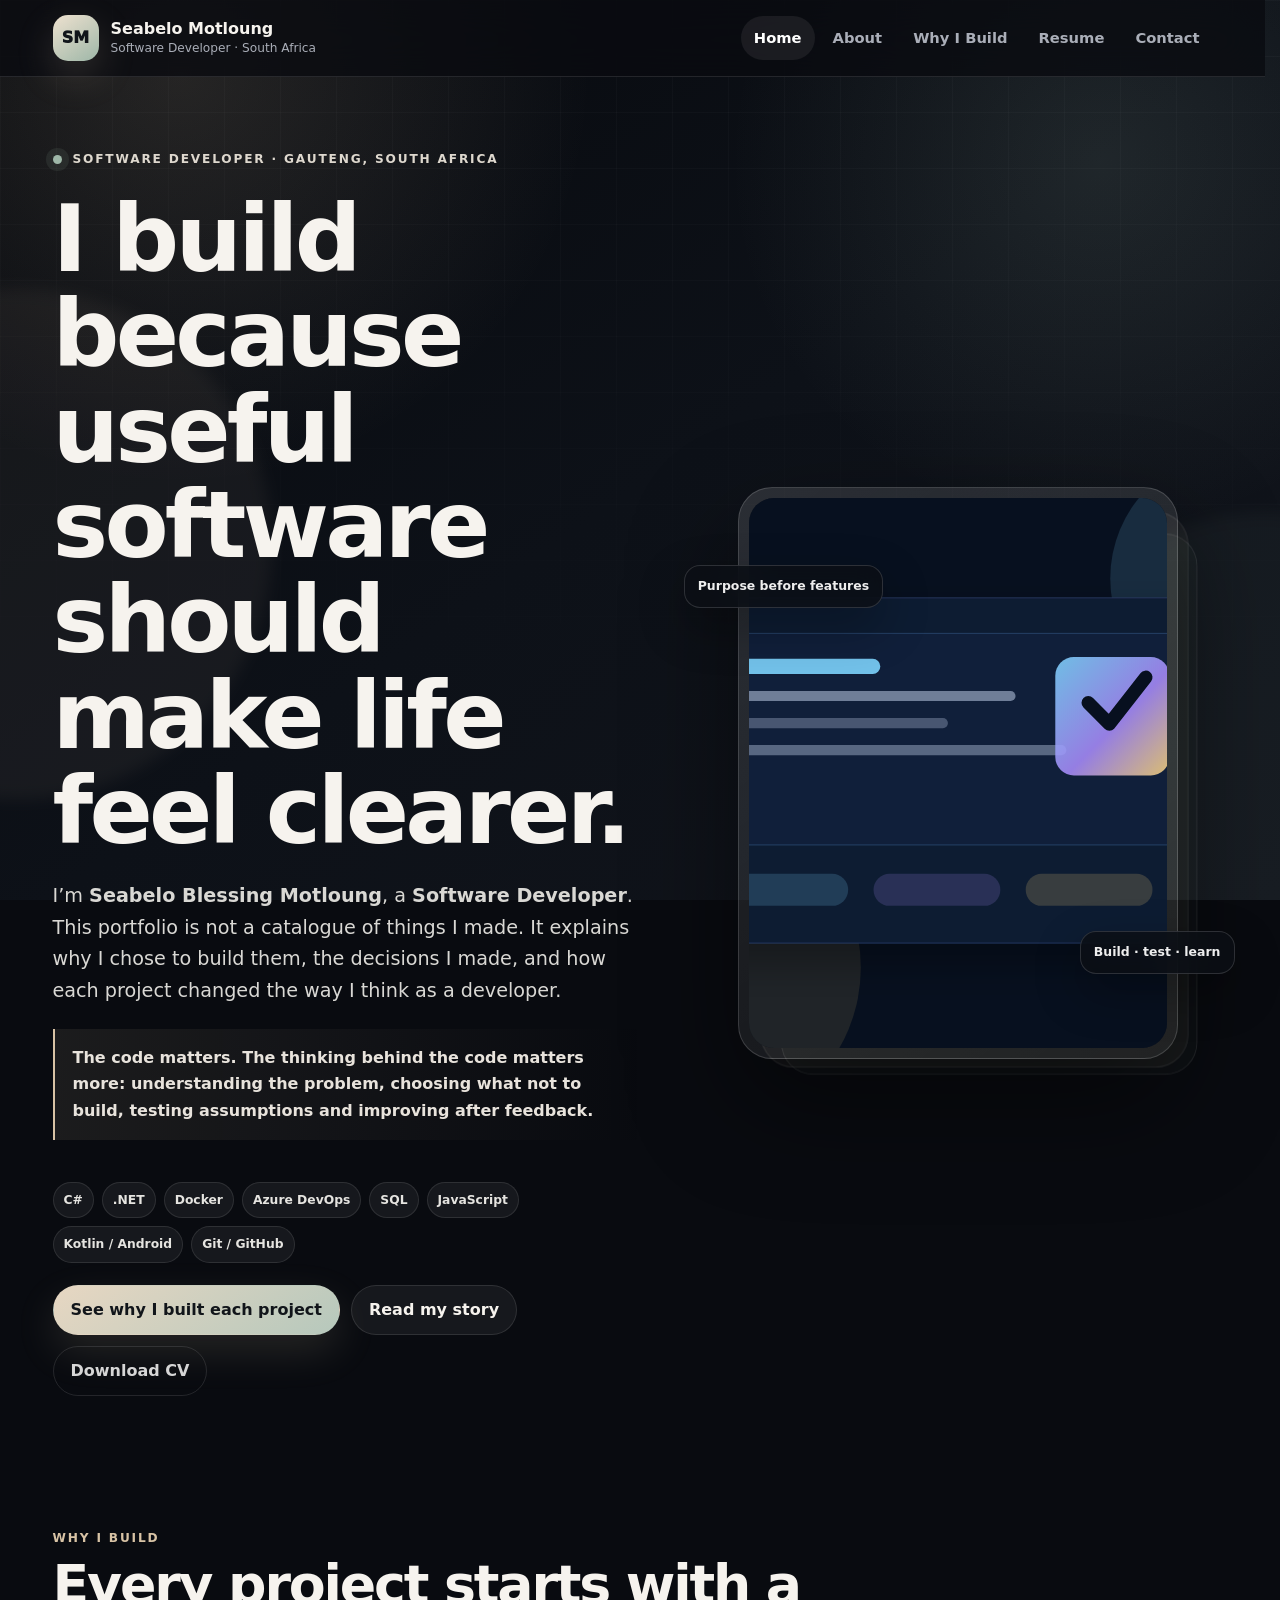
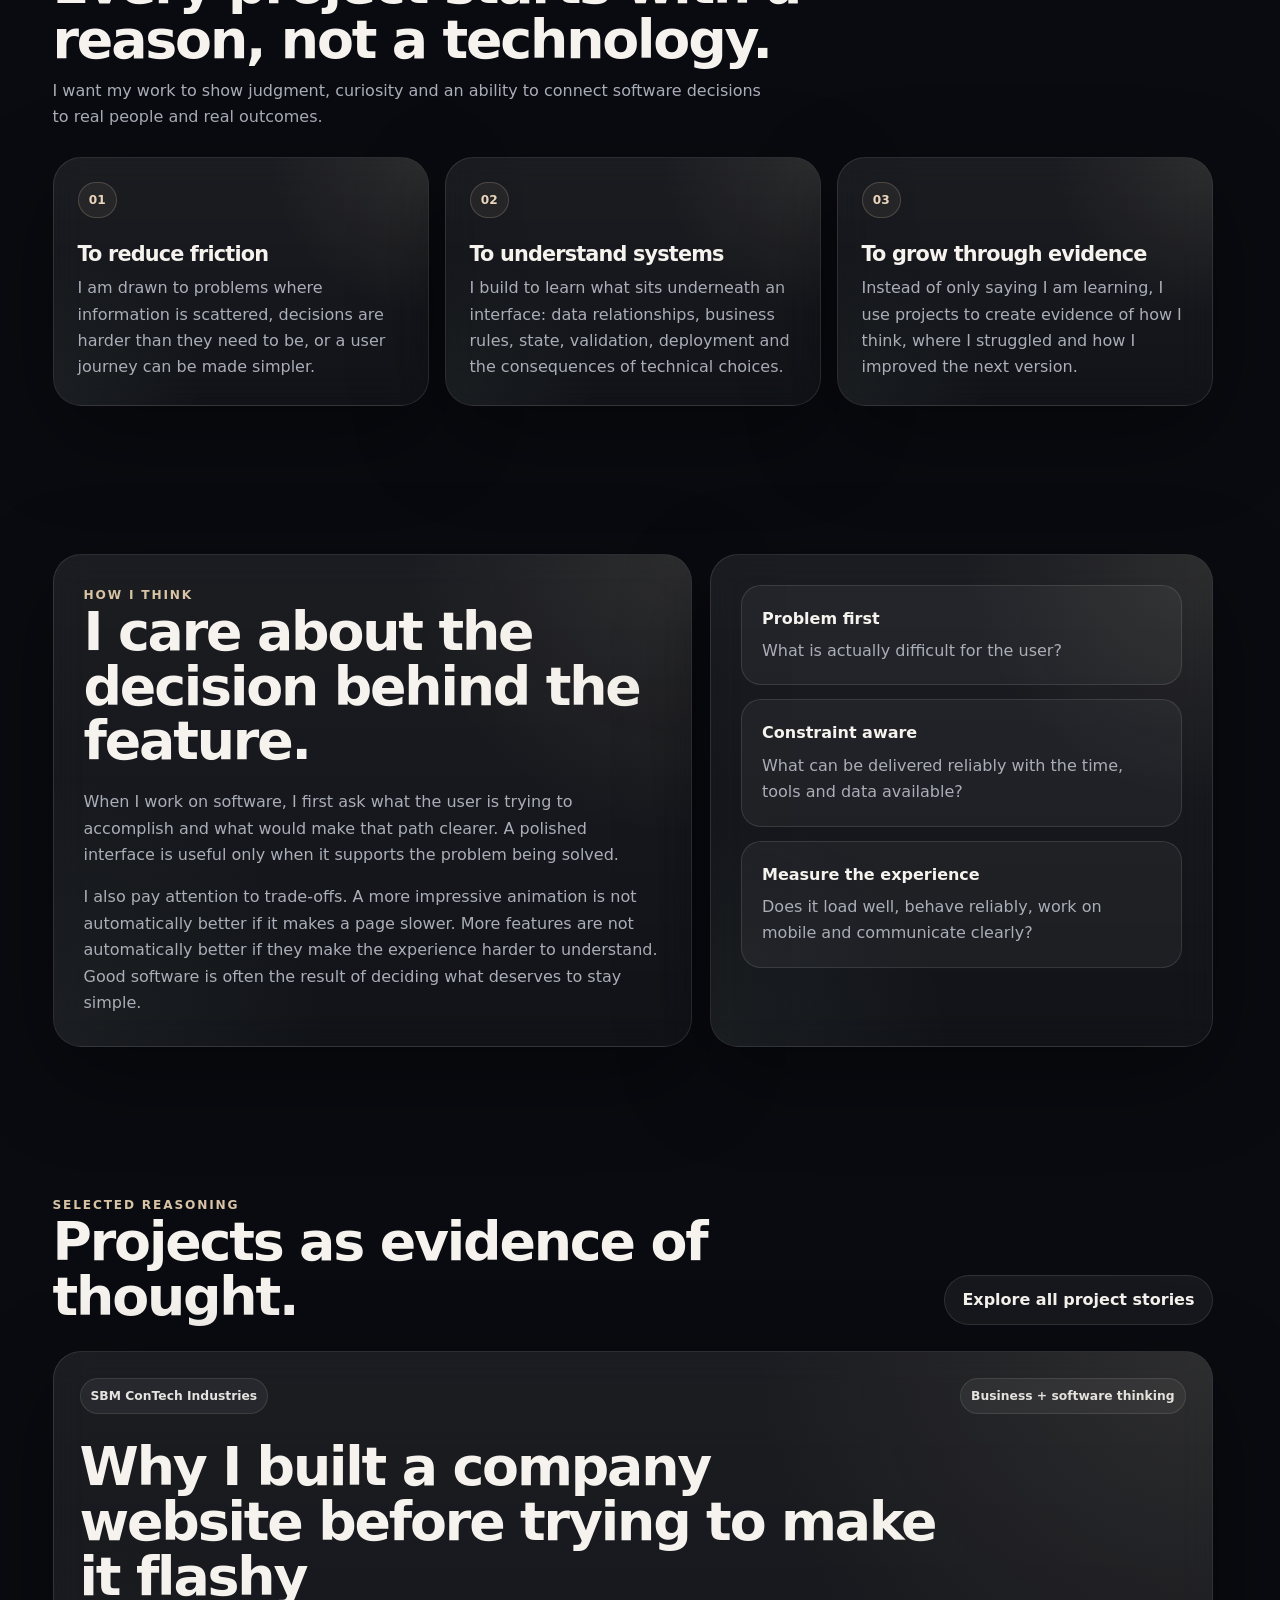
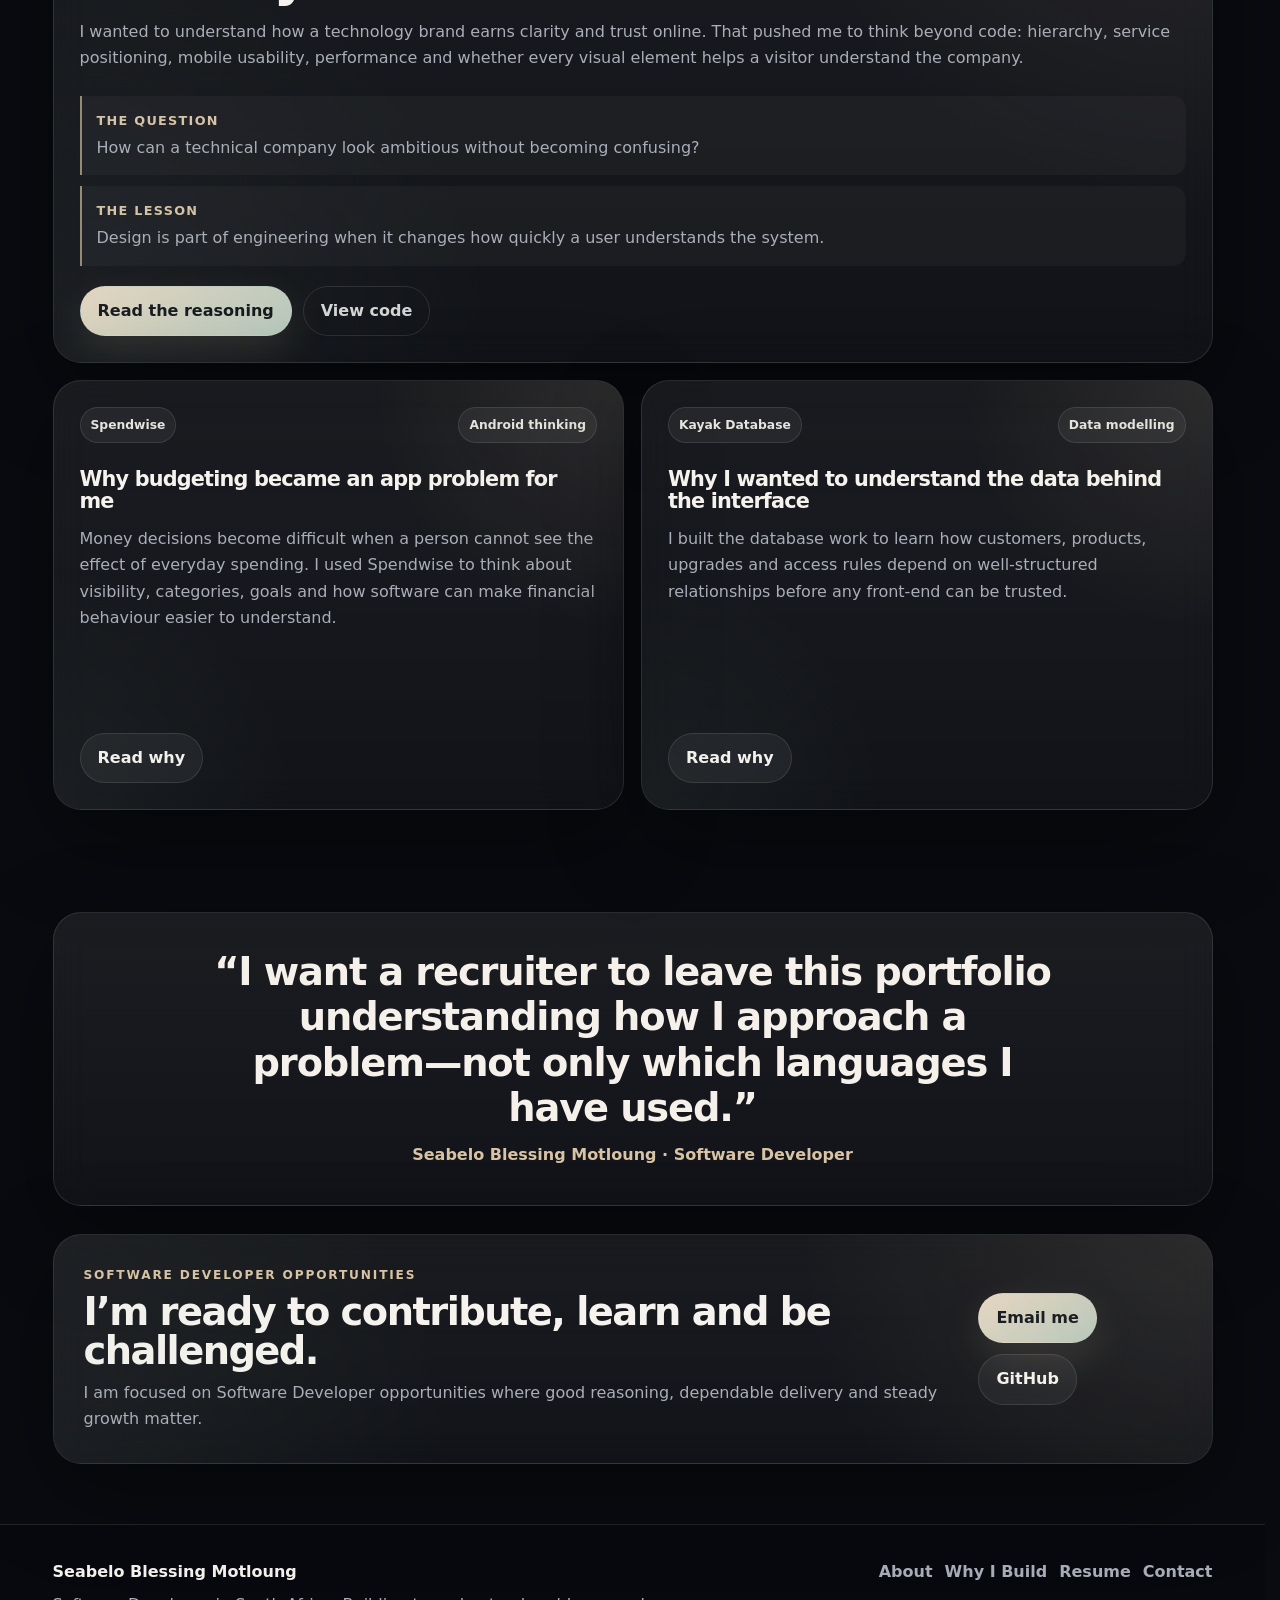
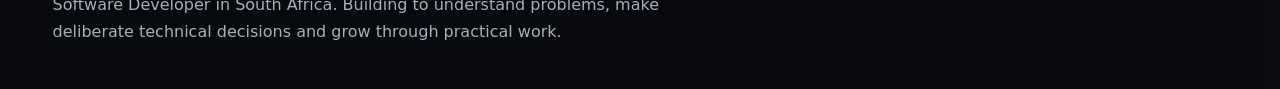
==== index.html @ 1f6c00f1 "Update homepage portrait, skills and Software Developer identity" ====
<!doctype html><html lang="en-ZA"><head><meta charset="utf-8"><meta name="viewport" content="width=device-width,initial-scale=1"><title>Seabelo Blessing Motloung | Software Developer</title><meta name="description" content="Seabelo Blessing Motloung is a Software Developer in South Africa focused on purposeful software, C#, Docker, Azure DevOps, SQL, web development and application development."><meta name="author" content="Seabelo Blessing Motloung"><meta name="robots" content="index,follow,max-image-preview:large,max-snippet:-1,max-video-preview:-1"><meta name="theme-color" content="#090b10"><link rel="canonical" href="https://seabelomotloung.co.za/"><meta property="og:site_name" content="Seabelo Blessing Motloung"><meta property="og:type" content="profile"><meta property="og:title" content="Seabelo Blessing Motloung | Software Developer"><meta property="og:description" content="Software Developer in South Africa. Explore why I build software, how I reason through problems and what each project teaches me."><meta property="og:url" content="https://seabelomotloung.co.za/"><meta property="og:image" content="https://raw.githubusercontent.com/motloungseabelo-gif/sbmcontech-website/main/images/founder-960.webp"><meta property="og:image:alt" content="Seabelo Blessing Motloung, Software Developer"><meta name="twitter:card" content="summary_large_image"><meta name="twitter:title" content="Seabelo Blessing Motloung | Software Developer"><meta name="twitter:description" content="Software Developer focused on purposeful software, practical problem solving and continuous growth."><meta name="twitter:image" content="https://raw.githubusercontent.com/motloungseabelo-gif/sbmcontech-website/main/images/founder-960.webp"><link rel="stylesheet" href="assets/styles.css"><script type="application/ld+json">{"@context":"https://schema.org","@graph":[{"@type":"Person","@id":"https://seabelomotloung.co.za/#person","name":"Seabelo Blessing Motloung","alternateName":"Seabelo Motloung","url":"https://seabelomotloung.co.za/","image":"https://raw.githubusercontent.com/motloungseabelo-gif/sbmcontech-website/main/images/founder-960.webp","jobTitle":"Software Developer","description":"Software Developer in South Africa focused on practical problem solving and purposeful software development.","knowsAbout":["C#",".NET","Docker","Azure DevOps","SQL","JavaScript","Kotlin","Android development","Git","GitHub","Responsive web development"],"sameAs":["https://github.com/motloungseabelo-gif"],"alumniOf":{"@type":"CollegeOrUniversity","name":"IIE Rosebank College"}},{"@type":"WebSite","@id":"https://seabelomotloung.co.za/#website","url":"https://seabelomotloung.co.za/","name":"Seabelo Blessing Motloung | Software Developer","publisher":{"@id":"https://seabelomotloung.co.za/#person"}}]}</script></head><body><a class="skip-link" href="#main">Skip to content</a><div class="site-bg" aria-hidden="true"><span class="orb one"></span><span class="orb two"></span></div><header class="site-header"><div class="container nav-shell"><a class="brand" href="index.html" aria-label="Seabelo Motloung home"><span class="brand-mark">SM</span><span><strong>Seabelo Motloung</strong><small>Software Developer · South Africa</small></span></a><button class="nav-toggle" type="button" aria-expanded="false" aria-controls="primary-nav">Menu</button><nav id="primary-nav" class="primary-nav" aria-label="Primary navigation"><ul><li><a href="index.html" aria-current="page">Home</a></li><li><a href="about.html">About</a></li><li><a href="projects.html">Why I Build</a></li><li><a href="resume.html">Resume</a></li><li><a href="contact.html">Contact</a></li></ul></nav></div></header><main id="main"><section class="hero container reveal"><div class="hero-copy"><p class="eyebrow">Software Developer · Gauteng, South Africa</p><h1>I build because useful software should make life feel clearer.</h1><p class="lead">I’m <strong>Seabelo Blessing Motloung</strong>, a <strong>Software Developer</strong>. This portfolio is not a catalogue of things I made. It explains why I chose to build them, the decisions I made, and how each project changed the way I think as a developer.</p><p class="why-line">The code matters. The thinking behind the code matters more: understanding the problem, choosing what not to build, testing assumptions and improving after feedback.</p><div class="skill-cloud" aria-label="Core software development skills"><span>C#</span><span>.NET</span><span>Docker</span><span>Azure DevOps</span><span>SQL</span><span>JavaScript</span><span>Kotlin / Android</span><span>Git / GitHub</span></div><div class="hero-actions"><a class="btn btn-primary" href="projects.html">See why I built each project</a><a class="btn btn-outline" href="about.html">Read my story</a><a class="btn btn-ghost" href="Seabelo_Blessing_Motloung_CV.pdf" download>Download CV</a></div></div><aside class="portrait-scene" aria-label="Portrait of Seabelo Blessing Motloung"><div class="portrait-glow" aria-hidden="true"></div><div class="portrait-chip a">Purpose before features</div><div class="portrait-card"><img src="https://raw.githubusercontent.com/motloungseabelo-gif/sbmcontech-website/main/images/founder-960.webp" srcset="https://raw.githubusercontent.com/motloungseabelo-gif/sbmcontech-website/main/images/founder-480.webp 480w,https://raw.githubusercontent.com/motloungseabelo-gif/sbmcontech-website/main/images/founder-960.webp 960w" sizes="(max-width:980px) 92vw,460px" width="900" height="1170" fetchpriority="high" alt="Seabelo Blessing Motloung, Software Developer"></div><div class="portrait-chip b">Build · test · learn</div></aside></section><section class="section container reveal"><div class="section-head"><p class="kicker">Why I build</p><h2>Every project starts with a reason, not a technology.</h2><p>I want my work to show judgment, curiosity and an ability to connect software decisions to real people and real outcomes.</p></div><div class="reason-grid"><article class="reason-card"><span class="number">01</span><h3>To reduce friction</h3><p>I am drawn to problems where information is scattered, decisions are harder than they need to be, or a user journey can be made simpler.</p></article><article class="reason-card"><span class="number">02</span><h3>To understand systems</h3><p>I build to learn what sits underneath an interface: data relationships, business rules, state, validation, deployment and the consequences of technical choices.</p></article><article class="reason-card"><span class="number">03</span><h3>To grow through evidence</h3><p>Instead of only saying I am learning, I use projects to create evidence of how I think, where I struggled and how I improved the next version.</p></article></div></section><section class="section container reveal"><div class="story-grid"><article class="story-card"><p class="kicker">How I think</p><h2>I care about the decision behind the feature.</h2><p>When I work on software, I first ask what the user is trying to accomplish and what would make that path clearer. A polished interface is useful only when it supports the problem being solved.</p><p>I also pay attention to trade-offs. A more impressive animation is not automatically better if it makes a page slower. More features are not automatically better if they make the experience harder to understand. Good software is often the result of deciding what deserves to stay simple.</p></article><aside class="story-card"><div class="decision-stack"><div class="decision"><strong>Problem first</strong><p>What is actually difficult for the user?</p></div><div class="decision"><strong>Constraint aware</strong><p>What can be delivered reliably with the time, tools and data available?</p></div><div class="decision"><strong>Measure the experience</strong><p>Does it load well, behave reliably, work on mobile and communicate clearly?</p></div></div></aside></div></section><section class="section container reveal"><div class="section-head horizontal"><div><p class="kicker">Selected reasoning</p><h2>Projects as evidence of thought.</h2></div><a class="btn btn-outline" href="projects.html">Explore all project stories</a></div><div class="project-grid"><article class="project-card featured"><div class="project-meta"><span>SBM ConTech Industries</span><span>Business + software thinking</span></div><h2>Why I built a company website before trying to make it flashy</h2><p>I wanted to understand how a technology brand earns clarity and trust online. That pushed me to think beyond code: hierarchy, service positioning, mobile usability, performance and whether every visual element helps a visitor understand the company.</p><div class="project-thinking"><div><strong>The question</strong><span>How can a technical company look ambitious without becoming confusing?</span></div><div><strong>The lesson</strong><span>Design is part of engineering when it changes how quickly a user understands the system.</span></div></div><div class="link-row"><a class="btn btn-primary" href="projects.html#sbm">Read the reasoning</a><a class="btn btn-ghost" href="https://github.com/motloungseabelo-gif/sbmcontech-website" target="_blank" rel="noopener">View code</a></div></article><article class="project-card"><div class="project-meta"><span>Spendwise</span><span>Android thinking</span></div><h3>Why budgeting became an app problem for me</h3><p>Money decisions become difficult when a person cannot see the effect of everyday spending. I used Spendwise to think about visibility, categories, goals and how software can make financial behaviour easier to understand.</p><div class="link-row"><a class="btn btn-outline" href="projects.html#spendwise">Read why</a></div></article><article class="project-card"><div class="project-meta"><span>Kayak Database</span><span>Data modelling</span></div><h3>Why I wanted to understand the data behind the interface</h3><p>I built the database work to learn how customers, products, upgrades and access rules depend on well-structured relationships before any front-end can be trusted.</p><div class="link-row"><a class="btn btn-outline" href="projects.html#kayak">Read why</a></div></article></div></section><section class="container quote-band reveal"><p>“I want a recruiter to leave this portfolio understanding how I approach a problem—not only which languages I have used.”</p><span>Seabelo Blessing Motloung · Software Developer</span></section><section class="container cta reveal"><div><p class="kicker">Software Developer opportunities</p><h2>I’m ready to contribute, learn and be challenged.</h2><p>I am focused on Software Developer opportunities where good reasoning, dependable delivery and steady growth matter.</p></div><div class="hero-actions"><a class="btn btn-primary" href="mailto:seabelomotloung@gmail.com">Email me</a><a class="btn btn-outline" href="https://github.com/motloungseabelo-gif" target="_blank" rel="noopener">GitHub</a></div></section></main><footer class="site-footer"><div class="container footer-grid"><div><strong>Seabelo Blessing Motloung</strong><p>Software Developer in South Africa. Building to understand problems, make deliberate technical decisions and grow through practical work.</p></div><div class="footer-links"><a href="about.html">About</a><a href="projects.html">Why I Build</a><a href="resume.html">Resume</a><a href="contact.html">Contact</a></div></div></footer><script src="assets/script.js" defer></script></body></html>
---- assets/styles.css ----
:root{--bg:#090b10;--bg2:#10141c;--panel:rgba(18,22,31,.76);--panel2:rgba(255,255,255,.055);--text:#f6f3ee;--muted:#aaaeb8;--line:rgba(255,255,255,.11);--accent:#d8c3a5;--accent2:#9eb7a8;--deep:#232832;--shadow:0 28px 90px rgba(0,0,0,.4);--r:28px}*{box-sizing:border-box}html{scroll-behavior:smooth;scrollbar-gutter:stable}body{margin:0;min-width:320px;overflow-x:hidden;background:var(--bg);color:var(--text);font-family:Inter,ui-sans-serif,system-ui,-apple-system,BlinkMacSystemFont,"Segoe UI",sans-serif;line-height:1.65;-webkit-font-smoothing:antialiased}img{display:block;max-width:100%;height:auto}a{color:inherit;text-decoration:none}button,a{-webkit-tap-highlight-color:transparent}p{margin:0;color:var(--muted)}h1,h2,h3{margin:0;line-height:1.02;letter-spacing:-.04em}h1{font-size:clamp(3rem,7.3vw,7rem);max-width:980px}h2{font-size:clamp(2rem,4.2vw,4rem);max-width:860px}h3{font-size:1.3rem}.container{width:min(1160px,92%);margin-inline:auto}.skip-link{position:fixed;left:12px;top:-80px;z-index:100;background:#fff;color:#111;padding:10px 14px;border-radius:12px}.skip-link:focus{top:12px}.site-bg{position:fixed;inset:0;z-index:-3;overflow:hidden;background:radial-gradient(circle at 14% 8%,rgba(216,195,165,.14),transparent 30%),radial-gradient(circle at 86% 18%,rgba(158,183,168,.13),transparent 28%),linear-gradient(145deg,#07090d,#0d1118 52%,#12151c)}.site-bg:before{content:"";position:absolute;inset:0;background-image:linear-gradient(rgba(255,255,255,.028) 1px,transparent 1px),linear-gradient(90deg,rgba(255,255,255,.028) 1px,transparent 1px);background-size:56px 56px;mask-image:linear-gradient(to bottom,#000,transparent 88%)}.orb{position:absolute;border-radius:50%;filter:blur(8px);opacity:.38}.orb.one{width:32rem;height:32rem;left:-15rem;top:18rem;background:rgba(216,195,165,.16)}.orb.two{width:28rem;height:28rem;right:-13rem;top:32rem;background:rgba(158,183,168,.13)}.site-header{position:sticky;top:0;z-index:40;border-bottom:1px solid var(--line);background:rgba(9,11,16,.78);backdrop-filter:blur(20px);-webkit-backdrop-filter:blur(20px)}.nav-shell{min-height:76px;display:flex;align-items:center;justify-content:space-between;gap:24px}.brand{display:flex;align-items:center;gap:12px;min-width:0}.brand-mark{width:46px;height:46px;flex:0 0 46px;display:grid;place-items:center;border-radius:15px;background:linear-gradient(145deg,#eee1cf,#9eb7a8);color:#11151a;font-weight:950;box-shadow:0 14px 38px rgba(216,195,165,.18)}.brand span:last-child{min-width:0}.brand strong,.brand small{display:block;line-height:1.15}.brand strong{white-space:nowrap}.brand small{margin-top:4px;color:var(--muted);font-size:.76rem}.primary-nav ul{display:flex;gap:5px;align-items:center;list-style:none;margin:0;padding:0}.primary-nav a{display:block;padding:10px 13px;border-radius:999px;color:var(--muted);font-size:.92rem;font-weight:780}.primary-nav a:hover,.primary-nav a[aria-current=page]{color:#fff;background:rgba(255,255,255,.07)}.nav-toggle{display:none;border:1px solid var(--line);background:rgba(255,255,255,.06);color:#fff;border-radius:999px;padding:10px 14px;font:inherit;font-weight:800}.hero{min-height:calc(100svh - 76px);display:grid;grid-template-columns:1.08fr .92fr;gap:54px;align-items:center;padding:72px 0 58px}.hero-copy{display:grid;gap:22px;min-width:0}.eyebrow,.kicker{margin:0;color:var(--accent);font-size:.76rem;font-weight:900;letter-spacing:.15em;text-transform:uppercase}.eyebrow{display:flex;align-items:center;gap:11px;color:#ded8ce}.eyebrow:before{content:"";width:9px;height:9px;border-radius:50%;background:var(--accent2);box-shadow:0 0 0 7px rgba(158,183,168,.1)}.lead{max-width:780px;color:#d9d8d4;font-size:clamp(1.05rem,1.8vw,1.2rem)}.why-line{max-width:760px;padding:16px 18px;border-left:2px solid var(--accent);background:linear-gradient(90deg,rgba(216,195,165,.09),transparent);border-radius:0 18px 18px 0;color:#e8e3dc;font-weight:650}.hero-actions,.link-row{display:flex;flex-wrap:wrap;gap:11px}.btn{min-height:46px;display:inline-flex;align-items:center;justify-content:center;padding:11px 17px;border:1px solid var(--line);border-radius:999px;font-weight:850;transition:transform .2s ease,border-color .2s ease,background .2s ease}.btn:hover{transform:translateY(-2px);border-color:rgba(255,255,255,.23)}.btn-primary{background:linear-gradient(145deg,#e7d7c2,#b6c8bc);color:#11151a;border-color:transparent;box-shadow:0 16px 42px rgba(216,195,165,.14)}.btn-outline{background:rgba(255,255,255,.055)}.btn-ghost{background:transparent;color:#d6d6d6}.portrait-scene{position:relative;min-height:610px;display:grid;place-items:center;perspective:1200px;isolation:isolate}.portrait-glow{position:absolute;width:78%;aspect-ratio:1;border-radius:50%;background:radial-gradient(circle,rgba(216,195,165,.2),transparent 66%);filter:blur(8px);z-index:-2}.portrait-card{--rx:0deg;--ry:0deg;position:relative;width:min(440px,100%);aspect-ratio:4/5.2;padding:10px;border-radius:34px;border:1px solid rgba(255,255,255,.16);background:linear-gradient(145deg,rgba(255,255,255,.12),rgba(255,255,255,.035));box-shadow:0 45px 110px rgba(0,0,0,.48);transform-style:preserve-3d;transform:rotateX(var(--rx)) rotateY(var(--ry));transition:transform .22s ease}.portrait-card:before,.portrait-card:after{content:"";position:absolute;border:1px solid rgba(255,255,255,.1);border-radius:34px;pointer-events:none}.portrait-card:before{inset:16px -18px -18px 16px;z-index:-1;transform:translateZ(-34px);background:rgba(216,195,165,.055)}.portrait-card:after{inset:32px -34px -34px 32px;z-index:-2;transform:translateZ(-68px);background:rgba(158,183,168,.035)}.portrait-card img{width:100%;height:100%;object-fit:cover;object-position:center top;border-radius:25px;background:#151922}.portrait-chip{position:absolute;z-index:4;padding:10px 13px;border:1px solid rgba(255,255,255,.14);border-radius:16px;background:rgba(12,15,21,.82);backdrop-filter:blur(15px);box-shadow:0 18px 48px rgba(0,0,0,.3);font-size:.78rem;font-weight:850;color:#eee}.portrait-chip.a{left:-20px;top:16%}.portrait-chip.b{right:-22px;bottom:17%}.section{padding:74px 0}.section-head{display:grid;gap:10px;margin-bottom:26px}.section-head.horizontal{grid-template-columns:1fr auto;align-items:end;gap:24px}.section-head p{max-width:720px}.glass,.story-card,.project-card,.reason-card,.resume-card,.contact-card,.quote-band,.cta{position:relative;overflow:hidden;border:1px solid var(--line);border-radius:var(--r);background:linear-gradient(180deg,rgba(255,255,255,.075),rgba(255,255,255,.035));box-shadow:var(--shadow);backdrop-filter:blur(18px)}.glass:before,.story-card:before,.project-card:before,.reason-card:before,.resume-card:before,.contact-card:before,.cta:before{content:"";position:absolute;inset:0;pointer-events:none;background:radial-gradient(circle at top right,rgba(216,195,165,.1),transparent 35%),radial-gradient(circle at bottom left,rgba(158,183,168,.07),transparent 34%)}.reason-grid{display:grid;grid-template-columns:repeat(3,1fr);gap:16px}.reason-card{padding:24px;min-height:225px}.number{display:inline-flex;margin-bottom:26px;padding:7px 10px;border-radius:999px;border:1px solid rgba(216,195,165,.22);background:rgba(216,195,165,.07);color:#e9d6bc;font-size:.76rem;font-weight:900}.reason-card h3{margin-bottom:10px}.story-grid{display:grid;grid-template-columns:1.12fr .88fr;gap:18px}.story-card{padding:30px}.story-card h2{margin-bottom:20px}.story-card p+p{margin-top:16px}.decision-stack{display:grid;gap:14px}.decision{padding:20px;border:1px solid var(--line);border-radius:20px;background:rgba(255,255,255,.045)}.decision strong{display:block;margin-bottom:6px}.project-grid{display:grid;grid-template-columns:repeat(2,1fr);gap:17px}.project-card{padding:26px;min-height:430px;display:flex;flex-direction:column}.project-card.featured{grid-column:1/-1;min-height:360px}.project-meta{display:flex;justify-content:space-between;gap:10px;flex-wrap:wrap;margin-bottom:26px}.project-meta span,.tags span,.skill-cloud span{display:inline-flex;padding:7px 10px;border:1px solid rgba(255,255,255,.1);border-radius:999px;background:rgba(255,255,255,.055);font-size:.77rem;font-weight:800;color:#e5e4e0}.project-card h2,.project-card h3{margin-bottom:14px}.project-card p{margin-bottom:16px}.project-thinking{display:grid;gap:11px;margin:8px 0 20px}.project-thinking div{padding:14px 15px;border-left:2px solid rgba(216,195,165,.65);background:rgba(255,255,255,.035);border-radius:0 14px 14px 0}.project-thinking strong{display:block;font-size:.8rem;text-transform:uppercase;letter-spacing:.1em;color:#d8c3a5}.project-thinking span{display:block;margin-top:4px;color:var(--muted)}.project-card .link-row{margin-top:auto}.tags,.skill-cloud{display:flex;flex-wrap:wrap;gap:8px}.tags{margin-bottom:18px}.page-hero{padding:82px 0 42px;display:grid;gap:17px}.page-hero h1{max-width:1020px}.page-hero .lead{max-width:820px}.quote-band{margin:28px auto;padding:36px;text-align:center}.quote-band p{max-width:850px;margin:auto;color:#f5f0e9;font-size:clamp(1.45rem,3vw,2.5rem);font-weight:850;line-height:1.18;letter-spacing:-.03em}.quote-band span{display:block;margin-top:12px;color:var(--accent);font-weight:800}.process-grid{display:grid;grid-template-columns:repeat(4,1fr);gap:14px}.process-step{padding:22px;border:1px solid var(--line);border-radius:22px;background:rgba(255,255,255,.04)}.process-step span{color:var(--accent);font-size:.75rem;font-weight:900}.process-step h3{margin:14px 0 8px}.resume-grid,.contact-grid{display:grid;grid-template-columns:1.06fr .94fr;gap:18px}.resume-card,.contact-card{padding:28px}.resume-card h2,.contact-card h2{margin-bottom:16px}.highlight-list,.contact-list{display:grid;gap:11px;margin-top:22px}.highlight,.contact-link{padding:16px;border:1px solid var(--line);border-radius:18px;background:rgba(255,255,255,.045)}.highlight strong,.contact-link strong{display:block}.highlight span,.contact-link span{display:block;margin-top:4px;color:var(--muted);overflow-wrap:anywhere}.skill-cloud{margin-top:20px}.cta{display:flex;align-items:center;justify-content:space-between;gap:24px;padding:30px;margin:20px auto 60px}.cta h2{font-size:clamp(1.8rem,3vw,2.7rem);margin:7px 0 10px}.site-footer{border-top:1px solid var(--line);background:rgba(7,9,13,.5);padding:34px 0 44px}.footer-grid{display:flex;align-items:flex-start;justify-content:space-between;gap:28px}.footer-grid p{max-width:650px;margin-top:7px}.footer-links{display:flex;flex-wrap:wrap;gap:12px}.footer-links a{color:var(--muted);font-weight:800}.footer-links a:hover{color:#fff}.reveal{opacity:0;transform:translateY(16px);transition:opacity .6s ease,transform .6s ease}.reveal.is-visible{opacity:1;transform:none}@media(max-width:980px){.hero,.story-grid,.resume-grid,.contact-grid{grid-template-columns:1fr}.hero{padding-top:48px}.portrait-scene{min-height:520px}.portrait-card{width:min(390px,88%)}.reason-grid,.process-grid{grid-template-columns:repeat(2,1fr)}.primary-nav{display:none;position:absolute;left:4%;right:4%;top:76px;padding:12px;border:1px solid var(--line);border-radius:20px;background:rgba(9,11,16,.97);box-shadow:var(--shadow)}.primary-nav.open{display:block}.primary-nav ul{display:grid}.nav-toggle{display:inline-flex}.project-card.featured{grid-column:auto}.project-grid{grid-template-columns:1fr}}@media(max-width:650px){.container{width:min(92%,1160px)}.brand small{display:none}.brand strong{font-size:.91rem}.hero{gap:28px;min-height:auto;padding:44px 0 30px}.hero h1{font-size:clamp(2.7rem,14vw,4.6rem)}.portrait-scene{min-height:460px}.portrait-card{width:82%;border-radius:28px}.portrait-card img{border-radius:21px}.portrait-chip{font-size:.7rem}.portrait-chip.a{left:0}.portrait-chip.b{right:0}.section{padding:52px 0}.reason-grid,.process-grid{grid-template-columns:1fr}.section-head.horizontal{grid-template-columns:1fr}.story-card,.project-card,.resume-card,.contact-card,.cta,.quote-band{padding:22px}.cta,.footer-grid{display:grid}.project-card{min-height:0}.page-hero{padding-top:58px}.btn{width:100%}.hero-actions,.link-row{display:grid;width:100%}}@media(prefers-reduced-motion:reduce){*,*:before,*:after{animation:none!important;transition:none!important;scroll-behavior:auto!important}.reveal{opacity:1;transform:none}.portrait-card{transform:none!important}}
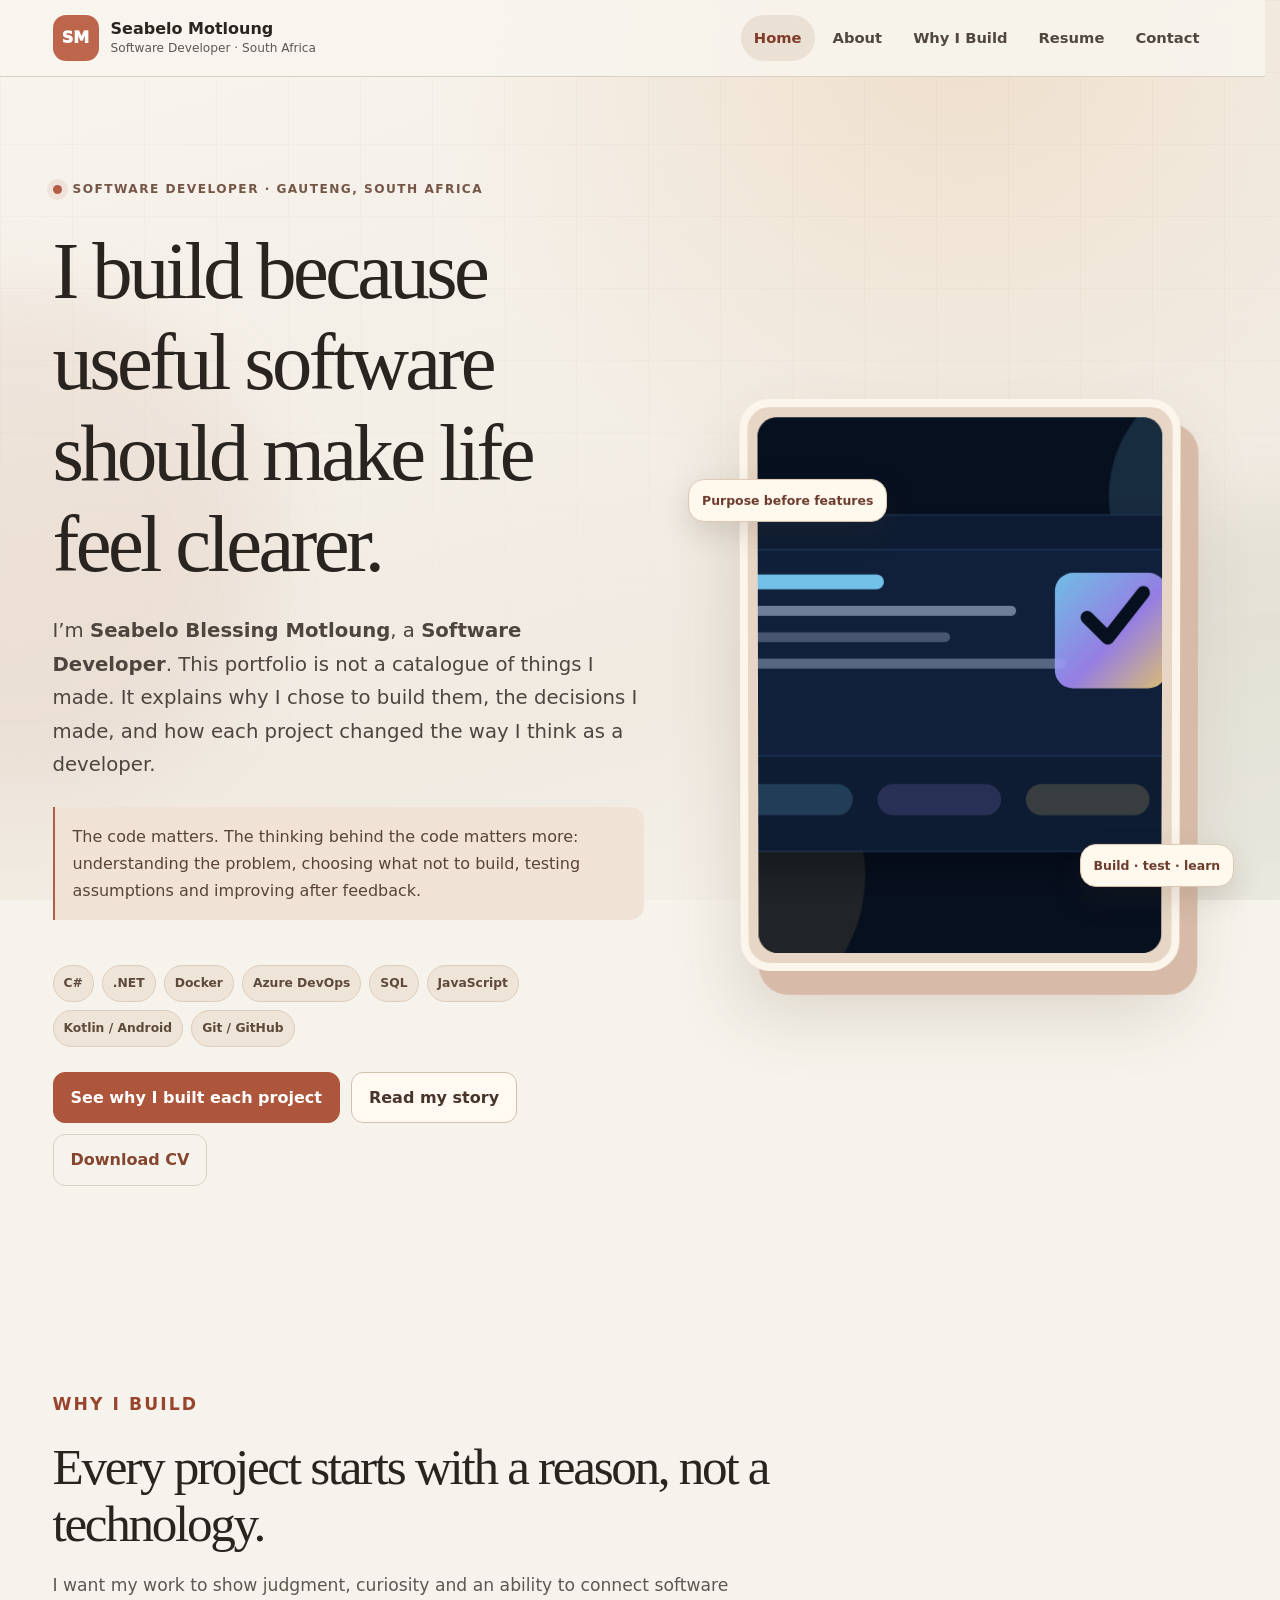
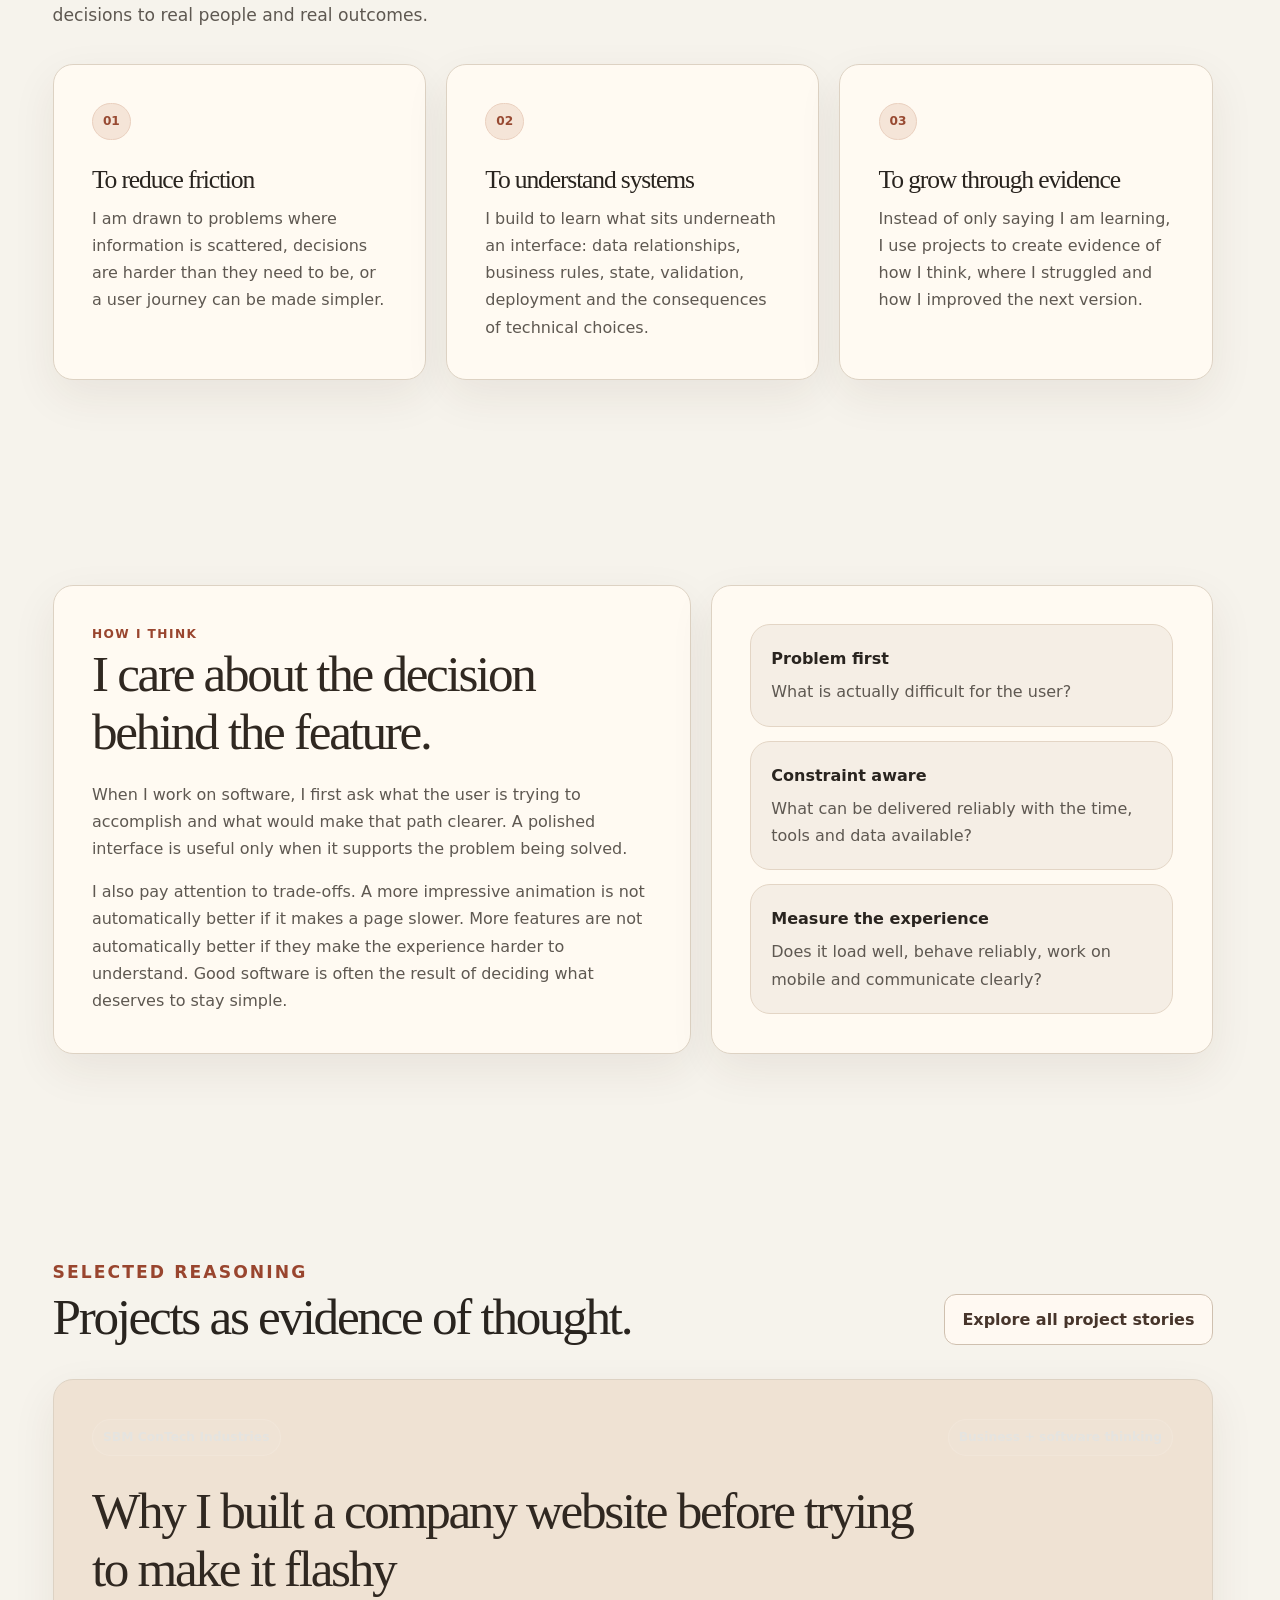
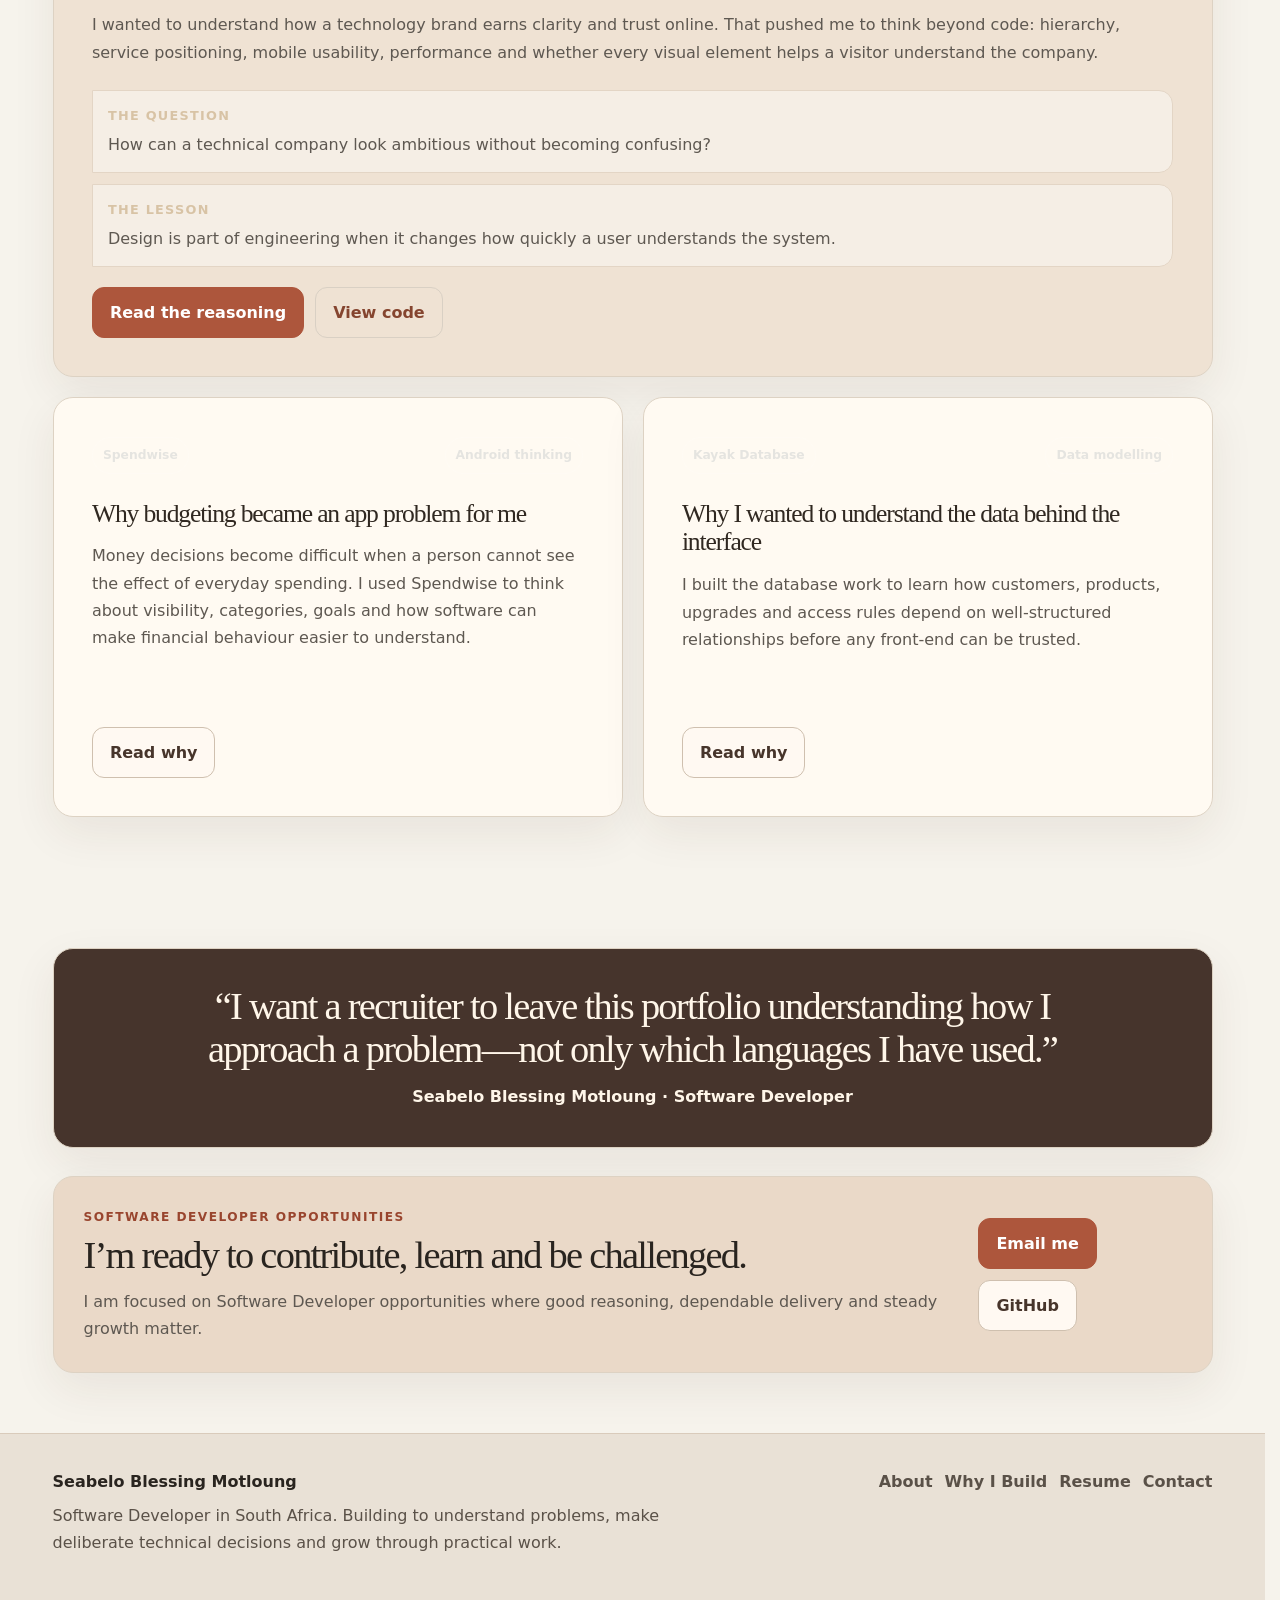
==== commit 63740f08: "Improve person entity SEO and AI search discoverability for index.html" ====
--- a/index.html
+++ b/index.html
@@ -1 +1 @@
-<!doctype html><html lang="en-ZA"><head><meta charset="utf-8"><meta name="viewport" content="width=device-width,initial-scale=1"><title>Seabelo Blessing Motloung | Software Developer</title><meta name="description" content="Seabelo Blessing Motloung is a Software Developer in South Africa focused on purposeful software, C#, Docker, Azure DevOps, SQL, web development and application development."><meta name="author" content="Seabelo Blessing Motloung"><meta name="robots" content="index,follow,max-image-preview:large,max-snippet:-1,max-video-preview:-1"><meta name="theme-color" content="#090b10"><link rel="canonical" href="https://seabelomotloung.co.za/"><meta property="og:site_name" content="Seabelo Blessing Motloung"><meta property="og:type" content="profile"><meta property="og:title" content="Seabelo Blessing Motloung | Software Developer"><meta property="og:description" content="Software Developer in South Africa. Explore why I build software, how I reason through problems and what each project teaches me."><meta property="og:url" content="https://seabelomotloung.co.za/"><meta property="og:image" content="https://raw.githubusercontent.com/motloungseabelo-gif/sbmcontech-website/main/images/founder-960.webp"><meta property="og:image:alt" content="Seabelo Blessing Motloung, Software Developer"><meta name="twitter:card" content="summary_large_image"><meta name="twitter:title" content="Seabelo Blessing Motloung | Software Developer"><meta name="twitter:description" content="Software Developer focused on purposeful software, practical problem solving and continuous growth."><meta name="twitter:image" content="https://raw.githubusercontent.com/motloungseabelo-gif/sbmcontech-website/main/images/founder-960.webp"><link rel="stylesheet" href="assets/styles.css"><script type="application/ld+json">{"@context":"https://schema.org","@graph":[{"@type":"Person","@id":"https://seabelomotloung.co.za/#person","name":"Seabelo Blessing Motloung","alternateName":"Seabelo Motloung","url":"https://seabelomotloung.co.za/","image":"https://raw.githubusercontent.com/motloungseabelo-gif/sbmcontech-website/main/images/founder-960.webp","jobTitle":"Software Developer","description":"Software Developer in South Africa focused on practical problem solving and purposeful software development.","knowsAbout":["C#",".NET","Docker","Azure DevOps","SQL","JavaScript","Kotlin","Android development","Git","GitHub","Responsive web development"],"sameAs":["https://github.com/motloungseabelo-gif"],"alumniOf":{"@type":"CollegeOrUniversity","name":"IIE Rosebank College"}},{"@type":"WebSite","@id":"https://seabelomotloung.co.za/#website","url":"https://seabelomotloung.co.za/","name":"Seabelo Blessing Motloung | Software Developer","publisher":{"@id":"https://seabelomotloung.co.za/#person"}}]}</script></head><body><a class="skip-link" href="#main">Skip to content</a><div class="site-bg" aria-hidden="true"><span class="orb one"></span><span class="orb two"></span></div><header class="site-header"><div class="container nav-shell"><a class="brand" href="index.html" aria-label="Seabelo Motloung home"><span class="brand-mark">SM</span><span><strong>Seabelo Motloung</strong><small>Software Developer · South Africa</small></span></a><button class="nav-toggle" type="button" aria-expanded="false" aria-controls="primary-nav">Menu</button><nav id="primary-nav" class="primary-nav" aria-label="Primary navigation"><ul><li><a href="index.html" aria-current="page">Home</a></li><li><a href="about.html">About</a></li><li><a href="projects.html">Why I Build</a></li><li><a href="resume.html">Resume</a></li><li><a href="contact.html">Contact</a></li></ul></nav></div></header><main id="main"><section class="hero container reveal"><div class="hero-copy"><p class="eyebrow">Software Developer · Gauteng, South Africa</p><h1>I build because useful software should make life feel clearer.</h1><p class="lead">I’m <strong>Seabelo Blessing Motloung</strong>, a <strong>Software Developer</strong>. This portfolio is not a catalogue of things I made. It explains why I chose to build them, the decisions I made, and how each project changed the way I think as a developer.</p><p class="why-line">The code matters. The thinking behind the code matters more: understanding the problem, choosing what not to build, testing assumptions and improving after feedback.</p><div class="skill-cloud" aria-label="Core software development skills"><span>C#</span><span>.NET</span><span>Docker</span><span>Azure DevOps</span><span>SQL</span><span>JavaScript</span><span>Kotlin / Android</span><span>Git / GitHub</span></div><div class="hero-actions"><a class="btn btn-primary" href="projects.html">See why I built each project</a><a class="btn btn-outline" href="about.html">Read my story</a><a class="btn btn-ghost" href="Seabelo_Blessing_Motloung_CV.pdf" download>Download CV</a></div></div><aside class="portrait-scene" aria-label="Portrait of Seabelo Blessing Motloung"><div class="portrait-glow" aria-hidden="true"></div><div class="portrait-chip a">Purpose before features</div><div class="portrait-card"><img src="https://raw.githubusercontent.com/motloungseabelo-gif/sbmcontech-website/main/images/founder-960.webp" srcset="https://raw.githubusercontent.com/motloungseabelo-gif/sbmcontech-website/main/images/founder-480.webp 480w,https://raw.githubusercontent.com/motloungseabelo-gif/sbmcontech-website/main/images/founder-960.webp 960w" sizes="(max-width:980px) 92vw,460px" width="900" height="1170" fetchpriority="high" alt="Seabelo Blessing Motloung, Software Developer"></div><div class="portrait-chip b">Build · test · learn</div></aside></section><section class="section container reveal"><div class="section-head"><p class="kicker">Why I build</p><h2>Every project starts with a reason, not a technology.</h2><p>I want my work to show judgment, curiosity and an ability to connect software decisions to real people and real outcomes.</p></div><div class="reason-grid"><article class="reason-card"><span class="number">01</span><h3>To reduce friction</h3><p>I am drawn to problems where information is scattered, decisions are harder than they need to be, or a user journey can be made simpler.</p></article><article class="reason-card"><span class="number">02</span><h3>To understand systems</h3><p>I build to learn what sits underneath an interface: data relationships, business rules, state, validation, deployment and the consequences of technical choices.</p></article><article class="reason-card"><span class="number">03</span><h3>To grow through evidence</h3><p>Instead of only saying I am learning, I use projects to create evidence of how I think, where I struggled and how I improved the next version.</p></article></div></section><section class="section container reveal"><div class="story-grid"><article class="story-card"><p class="kicker">How I think</p><h2>I care about the decision behind the feature.</h2><p>When I work on software, I first ask what the user is trying to accomplish and what would make that path clearer. A polished interface is useful only when it supports the problem being solved.</p><p>I also pay attention to trade-offs. A more impressive animation is not automatically better if it makes a page slower. More features are not automatically better if they make the experience harder to understand. Good software is often the result of deciding what deserves to stay simple.</p></article><aside class="story-card"><div class="decision-stack"><div class="decision"><strong>Problem first</strong><p>What is actually difficult for the user?</p></div><div class="decision"><strong>Constraint aware</strong><p>What can be delivered reliably with the time, tools and data available?</p></div><div class="decision"><strong>Measure the experience</strong><p>Does it load well, behave reliably, work on mobile and communicate clearly?</p></div></div></aside></div></section><section class="section container reveal"><div class="section-head horizontal"><div><p class="kicker">Selected reasoning</p><h2>Projects as evidence of thought.</h2></div><a class="btn btn-outline" href="projects.html">Explore all project stories</a></div><div class="project-grid"><article class="project-card featured"><div class="project-meta"><span>SBM ConTech Industries</span><span>Business + software thinking</span></div><h2>Why I built a company website before trying to make it flashy</h2><p>I wanted to understand how a technology brand earns clarity and trust online. That pushed me to think beyond code: hierarchy, service positioning, mobile usability, performance and whether every visual element helps a visitor understand the company.</p><div class="project-thinking"><div><strong>The question</strong><span>How can a technical company look ambitious without becoming confusing?</span></div><div><strong>The lesson</strong><span>Design is part of engineering when it changes how quickly a user understands the system.</span></div></div><div class="link-row"><a class="btn btn-primary" href="projects.html#sbm">Read the reasoning</a><a class="btn btn-ghost" href="https://github.com/motloungseabelo-gif/sbmcontech-website" target="_blank" rel="noopener">View code</a></div></article><article class="project-card"><div class="project-meta"><span>Spendwise</span><span>Android thinking</span></div><h3>Why budgeting became an app problem for me</h3><p>Money decisions become difficult when a person cannot see the effect of everyday spending. I used Spendwise to think about visibility, categories, goals and how software can make financial behaviour easier to understand.</p><div class="link-row"><a class="btn btn-outline" href="projects.html#spendwise">Read why</a></div></article><article class="project-card"><div class="project-meta"><span>Kayak Database</span><span>Data modelling</span></div><h3>Why I wanted to understand the data behind the interface</h3><p>I built the database work to learn how customers, products, upgrades and access rules depend on well-structured relationships before any front-end can be trusted.</p><div class="link-row"><a class="btn btn-outline" href="projects.html#kayak">Read why</a></div></article></div></section><section class="container quote-band reveal"><p>“I want a recruiter to leave this portfolio understanding how I approach a problem—not only which languages I have used.”</p><span>Seabelo Blessing Motloung · Software Developer</span></section><section class="container cta reveal"><div><p class="kicker">Software Developer opportunities</p><h2>I’m ready to contribute, learn and be challenged.</h2><p>I am focused on Software Developer opportunities where good reasoning, dependable delivery and steady growth matter.</p></div><div class="hero-actions"><a class="btn btn-primary" href="mailto:seabelomotloung@gmail.com">Email me</a><a class="btn btn-outline" href="https://github.com/motloungseabelo-gif" target="_blank" rel="noopener">GitHub</a></div></section></main><footer class="site-footer"><div class="container footer-grid"><div><strong>Seabelo Blessing Motloung</strong><p>Software Developer in South Africa. Building to understand problems, make deliberate technical decisions and grow through practical work.</p></div><div class="footer-links"><a href="about.html">About</a><a href="projects.html">Why I Build</a><a href="resume.html">Resume</a><a href="contact.html">Contact</a></div></div></footer><script src="assets/script.js" defer></script></body></html>+<!doctype html><html lang="en-ZA"><head><meta charset="utf-8"><meta name="viewport" content="width=device-width,initial-scale=1"><title>Seabelo Blessing Motloung | Software Developer</title><meta name="description" content="Seabelo Blessing Motloung is a Software Developer in South Africa focused on purposeful software, C#, Docker, Azure DevOps, SQL, web development and application development."><meta name="author" content="Seabelo Blessing Motloung"><meta name="robots" content="index,follow,max-image-preview:large,max-snippet:-1,max-video-preview:-1"><meta name="theme-color" content="#f6f3ec"><link rel="canonical" href="https://seabelomotloung.co.za/"><meta property="og:site_name" content="Seabelo Blessing Motloung"><meta property="og:type" content="profile"><meta property="og:title" content="Seabelo Blessing Motloung | Software Developer"><meta property="og:description" content="Software Developer in South Africa. Explore why I build software, how I reason through problems and what each project teaches me."><meta property="og:url" content="https://seabelomotloung.co.za/"><meta property="og:image" content="https://raw.githubusercontent.com/motloungseabelo-gif/sbmcontech-website/main/images/founder-960.webp"><meta property="og:image:alt" content="Seabelo Blessing Motloung, Software Developer"><meta name="twitter:card" content="summary_large_image"><meta name="twitter:title" content="Seabelo Blessing Motloung | Software Developer"><meta name="twitter:description" content="Software Developer focused on purposeful software, practical problem solving and continuous growth."><meta name="twitter:image" content="https://raw.githubusercontent.com/motloungseabelo-gif/sbmcontech-website/main/images/founder-960.webp"><link rel="stylesheet" href="assets/styles.css"><script type="application/ld+json">{"@context":"https://schema.org","@graph":[{"@type":"Person","@id":"https://seabelomotloung.co.za/#person","name":"Seabelo Blessing Motloung","alternateName":["Seabelo Motloung","Seabelo Blessing Motloung"],"url":"https://seabelomotloung.co.za/","image":"https://raw.githubusercontent.com/motloungseabelo-gif/sbmcontech-website/main/images/founder-960.webp","jobTitle":"Software Developer","description":"Software Developer in South Africa focused on practical problem solving and purposeful software development.","knowsAbout":["C#",".NET","Docker","Azure DevOps","SQL","JavaScript","Kotlin","Android development","Git","GitHub","Responsive web development"],"sameAs":["https://github.com/motloungseabelo-gif"],"alumniOf":{"@type":"CollegeOrUniversity","name":"IIE Rosebank College"},"hasOccupation":{"@type":"Occupation","name":"Software Developer"},"homeLocation":{"@type":"Place","name":"Gauteng, South Africa"}},{"@type":"WebSite","@id":"https://seabelomotloung.co.za/#website","url":"https://seabelomotloung.co.za/","name":"Seabelo Blessing Motloung | Software Developer","publisher":{"@id":"https://seabelomotloung.co.za/#person"}},{"@type":"ProfilePage","@id":"https://seabelomotloung.co.za/#profile","url":"https://seabelomotloung.co.za/","name":"Seabelo Blessing Motloung — Software Developer Portfolio","description":"The official software developer portfolio of Seabelo Blessing Motloung, based in South Africa, featuring project case studies, technical skills, resume, and contact details.","inLanguage":"en-ZA","mainEntity":{"@id":"https://seabelomotloung.co.za/#person"},"isPartOf":{"@id":"https://seabelomotloung.co.za/#website"}}]}</script><meta property="og:locale" content="en_ZA"><meta name="color-scheme" content="light"></head><body><a class="skip-link" href="#main">Skip to content</a><div class="site-bg" aria-hidden="true"><span class="orb one"></span><span class="orb two"></span></div><header class="site-header"><div class="container nav-shell"><a class="brand" href="index.html" aria-label="Seabelo Motloung home"><span class="brand-mark">SM</span><span><strong>Seabelo Motloung</strong><small>Software Developer · South Africa</small></span></a><button class="nav-toggle" type="button" aria-expanded="false" aria-controls="primary-nav">Menu</button><nav id="primary-nav" class="primary-nav" aria-label="Primary navigation"><ul><li><a href="index.html" aria-current="page">Home</a></li><li><a href="about.html">About</a></li><li><a href="projects.html">Why I Build</a></li><li><a href="resume.html">Resume</a></li><li><a href="contact.html">Contact</a></li></ul></nav></div></header><main id="main"><section class="hero container reveal"><div class="hero-copy"><p class="eyebrow">Software Developer · Gauteng, South Africa</p><h1>I build because useful software should make life feel clearer.</h1><p class="lead">I’m <strong>Seabelo Blessing Motloung</strong>, a <strong>Software Developer</strong>. This portfolio is not a catalogue of things I made. It explains why I chose to build them, the decisions I made, and how each project changed the way I think as a developer.</p><p class="why-line">The code matters. The thinking behind the code matters more: understanding the problem, choosing what not to build, testing assumptions and improving after feedback.</p><div class="skill-cloud" aria-label="Core software development skills"><span>C#</span><span>.NET</span><span>Docker</span><span>Azure DevOps</span><span>SQL</span><span>JavaScript</span><span>Kotlin / Android</span><span>Git / GitHub</span></div><div class="hero-actions"><a class="btn btn-primary" href="projects.html">See why I built each project</a><a class="btn btn-outline" href="about.html">Read my story</a><a class="btn btn-ghost" href="Seabelo_Blessing_Motloung_CV.pdf" download>Download CV</a></div></div><aside class="portrait-scene" aria-label="Portrait of Seabelo Blessing Motloung"><div class="portrait-glow" aria-hidden="true"></div><div class="portrait-chip a">Purpose before features</div><div class="portrait-card"><img src="https://raw.githubusercontent.com/motloungseabelo-gif/sbmcontech-website/main/images/founder-960.webp" srcset="https://raw.githubusercontent.com/motloungseabelo-gif/sbmcontech-website/main/images/founder-480.webp 480w,https://raw.githubusercontent.com/motloungseabelo-gif/sbmcontech-website/main/images/founder-960.webp 960w" sizes="(max-width:980px) 92vw,460px" width="900" height="1170" fetchpriority="high" alt="Seabelo Blessing Motloung, Software Developer"></div><div class="portrait-chip b">Build · test · learn</div></aside></section><section class="section container reveal"><div class="section-head"><p class="kicker">Why I build</p><h2>Every project starts with a reason, not a technology.</h2><p>I want my work to show judgment, curiosity and an ability to connect software decisions to real people and real outcomes.</p></div><div class="reason-grid"><article class="reason-card"><span class="number">01</span><h3>To reduce friction</h3><p>I am drawn to problems where information is scattered, decisions are harder than they need to be, or a user journey can be made simpler.</p></article><article class="reason-card"><span class="number">02</span><h3>To understand systems</h3><p>I build to learn what sits underneath an interface: data relationships, business rules, state, validation, deployment and the consequences of technical choices.</p></article><article class="reason-card"><span class="number">03</span><h3>To grow through evidence</h3><p>Instead of only saying I am learning, I use projects to create evidence of how I think, where I struggled and how I improved the next version.</p></article></div></section><section class="section container reveal"><div class="story-grid"><article class="story-card"><p class="kicker">How I think</p><h2>I care about the decision behind the feature.</h2><p>When I work on software, I first ask what the user is trying to accomplish and what would make that path clearer. A polished interface is useful only when it supports the problem being solved.</p><p>I also pay attention to trade-offs. A more impressive animation is not automatically better if it makes a page slower. More features are not automatically better if they make the experience harder to understand. Good software is often the result of deciding what deserves to stay simple.</p></article><aside class="story-card"><div class="decision-stack"><div class="decision"><strong>Problem first</strong><p>What is actually difficult for the user?</p></div><div class="decision"><strong>Constraint aware</strong><p>What can be delivered reliably with the time, tools and data available?</p></div><div class="decision"><strong>Measure the experience</strong><p>Does it load well, behave reliably, work on mobile and communicate clearly?</p></div></div></aside></div></section><section class="section container reveal"><div class="section-head horizontal"><div><p class="kicker">Selected reasoning</p><h2>Projects as evidence of thought.</h2></div><a class="btn btn-outline" href="projects.html">Explore all project stories</a></div><div class="project-grid"><article class="project-card featured"><div class="project-meta"><span>SBM ConTech Industries</span><span>Business + software thinking</span></div><h2>Why I built a company website before trying to make it flashy</h2><p>I wanted to understand how a technology brand earns clarity and trust online. That pushed me to think beyond code: hierarchy, service positioning, mobile usability, performance and whether every visual element helps a visitor understand the company.</p><div class="project-thinking"><div><strong>The question</strong><span>How can a technical company look ambitious without becoming confusing?</span></div><div><strong>The lesson</strong><span>Design is part of engineering when it changes how quickly a user understands the system.</span></div></div><div class="link-row"><a class="btn btn-primary" href="projects.html#sbm">Read the reasoning</a><a class="btn btn-ghost" href="https://github.com/motloungseabelo-gif/sbmcontech-website" target="_blank" rel="noopener">View code</a></div></article><article class="project-card"><div class="project-meta"><span>Spendwise</span><span>Android thinking</span></div><h3>Why budgeting became an app problem for me</h3><p>Money decisions become difficult when a person cannot see the effect of everyday spending. I used Spendwise to think about visibility, categories, goals and how software can make financial behaviour easier to understand.</p><div class="link-row"><a class="btn btn-outline" href="projects.html#spendwise">Read why</a></div></article><article class="project-card"><div class="project-meta"><span>Kayak Database</span><span>Data modelling</span></div><h3>Why I wanted to understand the data behind the interface</h3><p>I built the database work to learn how customers, products, upgrades and access rules depend on well-structured relationships before any front-end can be trusted.</p><div class="link-row"><a class="btn btn-outline" href="projects.html#kayak">Read why</a></div></article></div></section><section class="container quote-band reveal"><p>“I want a recruiter to leave this portfolio understanding how I approach a problem—not only which languages I have used.”</p><span>Seabelo Blessing Motloung · Software Developer</span></section><section class="container cta reveal"><div><p class="kicker">Software Developer opportunities</p><h2>I’m ready to contribute, learn and be challenged.</h2><p>I am focused on Software Developer opportunities where good reasoning, dependable delivery and steady growth matter.</p></div><div class="hero-actions"><a class="btn btn-primary" href="mailto:seabelomotloung@gmail.com">Email me</a><a class="btn btn-outline" href="https://github.com/motloungseabelo-gif" target="_blank" rel="noopener">GitHub</a></div></section></main><footer class="site-footer"><div class="container footer-grid"><div><strong>Seabelo Blessing Motloung</strong><p>Software Developer in South Africa. Building to understand problems, make deliberate technical decisions and grow through practical work.</p></div><div class="footer-links"><a href="about.html">About</a><a href="projects.html">Why I Build</a><a href="resume.html">Resume</a><a href="contact.html">Contact</a></div></div></footer><script src="assets/script.js" defer></script></body></html>
--- a/assets/styles.css
+++ b/assets/styles.css
@@ -1 +1,48 @@
-:root{--bg:#090b10;--bg2:#10141c;--panel:rgba(18,22,31,.76);--panel2:rgba(255,255,255,.055);--text:#f6f3ee;--muted:#aaaeb8;--line:rgba(255,255,255,.11);--accent:#d8c3a5;--accent2:#9eb7a8;--deep:#232832;--shadow:0 28px 90px rgba(0,0,0,.4);--r:28px}*{box-sizing:border-box}html{scroll-behavior:smooth;scrollbar-gutter:stable}body{margin:0;min-width:320px;overflow-x:hidden;background:var(--bg);color:var(--text);font-family:Inter,ui-sans-serif,system-ui,-apple-system,BlinkMacSystemFont,"Segoe UI",sans-serif;line-height:1.65;-webkit-font-smoothing:antialiased}img{display:block;max-width:100%;height:auto}a{color:inherit;text-decoration:none}button,a{-webkit-tap-highlight-color:transparent}p{margin:0;color:var(--muted)}h1,h2,h3{margin:0;line-height:1.02;letter-spacing:-.04em}h1{font-size:clamp(3rem,7.3vw,7rem);max-width:980px}h2{font-size:clamp(2rem,4.2vw,4rem);max-width:860px}h3{font-size:1.3rem}.container{width:min(1160px,92%);margin-inline:auto}.skip-link{position:fixed;left:12px;top:-80px;z-index:100;background:#fff;color:#111;padding:10px 14px;border-radius:12px}.skip-link:focus{top:12px}.site-bg{position:fixed;inset:0;z-index:-3;overflow:hidden;background:radial-gradient(circle at 14% 8%,rgba(216,195,165,.14),transparent 30%),radial-gradient(circle at 86% 18%,rgba(158,183,168,.13),transparent 28%),linear-gradient(145deg,#07090d,#0d1118 52%,#12151c)}.site-bg:before{content:"";position:absolute;inset:0;background-image:linear-gradient(rgba(255,255,255,.028) 1px,transparent 1px),linear-gradient(90deg,rgba(255,255,255,.028) 1px,transparent 1px);background-size:56px 56px;mask-image:linear-gradient(to bottom,#000,transparent 88%)}.orb{position:absolute;border-radius:50%;filter:blur(8px);opacity:.38}.orb.one{width:32rem;height:32rem;left:-15rem;top:18rem;background:rgba(216,195,165,.16)}.orb.two{width:28rem;height:28rem;right:-13rem;top:32rem;background:rgba(158,183,168,.13)}.site-header{position:sticky;top:0;z-index:40;border-bottom:1px solid var(--line);background:rgba(9,11,16,.78);backdrop-filter:blur(20px);-webkit-backdrop-filter:blur(20px)}.nav-shell{min-height:76px;display:flex;align-items:center;justify-content:space-between;gap:24px}.brand{display:flex;align-items:center;gap:12px;min-width:0}.brand-mark{width:46px;height:46px;flex:0 0 46px;display:grid;place-items:center;border-radius:15px;background:linear-gradient(145deg,#eee1cf,#9eb7a8);color:#11151a;font-weight:950;box-shadow:0 14px 38px rgba(216,195,165,.18)}.brand span:last-child{min-width:0}.brand strong,.brand small{display:block;line-height:1.15}.brand strong{white-space:nowrap}.brand small{margin-top:4px;color:var(--muted);font-size:.76rem}.primary-nav ul{display:flex;gap:5px;align-items:center;list-style:none;margin:0;padding:0}.primary-nav a{display:block;padding:10px 13px;border-radius:999px;color:var(--muted);font-size:.92rem;font-weight:780}.primary-nav a:hover,.primary-nav a[aria-current=page]{color:#fff;background:rgba(255,255,255,.07)}.nav-toggle{display:none;border:1px solid var(--line);background:rgba(255,255,255,.06);color:#fff;border-radius:999px;padding:10px 14px;font:inherit;font-weight:800}.hero{min-height:calc(100svh - 76px);display:grid;grid-template-columns:1.08fr .92fr;gap:54px;align-items:center;padding:72px 0 58px}.hero-copy{display:grid;gap:22px;min-width:0}.eyebrow,.kicker{margin:0;color:var(--accent);font-size:.76rem;font-weight:900;letter-spacing:.15em;text-transform:uppercase}.eyebrow{display:flex;align-items:center;gap:11px;color:#ded8ce}.eyebrow:before{content:"";width:9px;height:9px;border-radius:50%;background:var(--accent2);box-shadow:0 0 0 7px rgba(158,183,168,.1)}.lead{max-width:780px;color:#d9d8d4;font-size:clamp(1.05rem,1.8vw,1.2rem)}.why-line{max-width:760px;padding:16px 18px;border-left:2px solid var(--accent);background:linear-gradient(90deg,rgba(216,195,165,.09),transparent);border-radius:0 18px 18px 0;color:#e8e3dc;font-weight:650}.hero-actions,.link-row{display:flex;flex-wrap:wrap;gap:11px}.btn{min-height:46px;display:inline-flex;align-items:center;justify-content:center;padding:11px 17px;border:1px solid var(--line);border-radius:999px;font-weight:850;transition:transform .2s ease,border-color .2s ease,background .2s ease}.btn:hover{transform:translateY(-2px);border-color:rgba(255,255,255,.23)}.btn-primary{background:linear-gradient(145deg,#e7d7c2,#b6c8bc);color:#11151a;border-color:transparent;box-shadow:0 16px 42px rgba(216,195,165,.14)}.btn-outline{background:rgba(255,255,255,.055)}.btn-ghost{background:transparent;color:#d6d6d6}.portrait-scene{position:relative;min-height:610px;display:grid;place-items:center;perspective:1200px;isolation:isolate}.portrait-glow{position:absolute;width:78%;aspect-ratio:1;border-radius:50%;background:radial-gradient(circle,rgba(216,195,165,.2),transparent 66%);filter:blur(8px);z-index:-2}.portrait-card{--rx:0deg;--ry:0deg;position:relative;width:min(440px,100%);aspect-ratio:4/5.2;padding:10px;border-radius:34px;border:1px solid rgba(255,255,255,.16);background:linear-gradient(145deg,rgba(255,255,255,.12),rgba(255,255,255,.035));box-shadow:0 45px 110px rgba(0,0,0,.48);transform-style:preserve-3d;transform:rotateX(var(--rx)) rotateY(var(--ry));transition:transform .22s ease}.portrait-card:before,.portrait-card:after{content:"";position:absolute;border:1px solid rgba(255,255,255,.1);border-radius:34px;pointer-events:none}.portrait-card:before{inset:16px -18px -18px 16px;z-index:-1;transform:translateZ(-34px);background:rgba(216,195,165,.055)}.portrait-card:after{inset:32px -34px -34px 32px;z-index:-2;transform:translateZ(-68px);background:rgba(158,183,168,.035)}.portrait-card img{width:100%;height:100%;object-fit:cover;object-position:center top;border-radius:25px;background:#151922}.portrait-chip{position:absolute;z-index:4;padding:10px 13px;border:1px solid rgba(255,255,255,.14);border-radius:16px;background:rgba(12,15,21,.82);backdrop-filter:blur(15px);box-shadow:0 18px 48px rgba(0,0,0,.3);font-size:.78rem;font-weight:850;color:#eee}.portrait-chip.a{left:-20px;top:16%}.portrait-chip.b{right:-22px;bottom:17%}.section{padding:74px 0}.section-head{display:grid;gap:10px;margin-bottom:26px}.section-head.horizontal{grid-template-columns:1fr auto;align-items:end;gap:24px}.section-head p{max-width:720px}.glass,.story-card,.project-card,.reason-card,.resume-card,.contact-card,.quote-band,.cta{position:relative;overflow:hidden;border:1px solid var(--line);border-radius:var(--r);background:linear-gradient(180deg,rgba(255,255,255,.075),rgba(255,255,255,.035));box-shadow:var(--shadow);backdrop-filter:blur(18px)}.glass:before,.story-card:before,.project-card:before,.reason-card:before,.resume-card:before,.contact-card:before,.cta:before{content:"";position:absolute;inset:0;pointer-events:none;background:radial-gradient(circle at top right,rgba(216,195,165,.1),transparent 35%),radial-gradient(circle at bottom left,rgba(158,183,168,.07),transparent 34%)}.reason-grid{display:grid;grid-template-columns:repeat(3,1fr);gap:16px}.reason-card{padding:24px;min-height:225px}.number{display:inline-flex;margin-bottom:26px;padding:7px 10px;border-radius:999px;border:1px solid rgba(216,195,165,.22);background:rgba(216,195,165,.07);color:#e9d6bc;font-size:.76rem;font-weight:900}.reason-card h3{margin-bottom:10px}.story-grid{display:grid;grid-template-columns:1.12fr .88fr;gap:18px}.story-card{padding:30px}.story-card h2{margin-bottom:20px}.story-card p+p{margin-top:16px}.decision-stack{display:grid;gap:14px}.decision{padding:20px;border:1px solid var(--line);border-radius:20px;background:rgba(255,255,255,.045)}.decision strong{display:block;margin-bottom:6px}.project-grid{display:grid;grid-template-columns:repeat(2,1fr);gap:17px}.project-card{padding:26px;min-height:430px;display:flex;flex-direction:column}.project-card.featured{grid-column:1/-1;min-height:360px}.project-meta{display:flex;justify-content:space-between;gap:10px;flex-wrap:wrap;margin-bottom:26px}.project-meta span,.tags span,.skill-cloud span{display:inline-flex;padding:7px 10px;border:1px solid rgba(255,255,255,.1);border-radius:999px;background:rgba(255,255,255,.055);font-size:.77rem;font-weight:800;color:#e5e4e0}.project-card h2,.project-card h3{margin-bottom:14px}.project-card p{margin-bottom:16px}.project-thinking{display:grid;gap:11px;margin:8px 0 20px}.project-thinking div{padding:14px 15px;border-left:2px solid rgba(216,195,165,.65);background:rgba(255,255,255,.035);border-radius:0 14px 14px 0}.project-thinking strong{display:block;font-size:.8rem;text-transform:uppercase;letter-spacing:.1em;color:#d8c3a5}.project-thinking span{display:block;margin-top:4px;color:var(--muted)}.project-card .link-row{margin-top:auto}.tags,.skill-cloud{display:flex;flex-wrap:wrap;gap:8px}.tags{margin-bottom:18px}.page-hero{padding:82px 0 42px;display:grid;gap:17px}.page-hero h1{max-width:1020px}.page-hero .lead{max-width:820px}.quote-band{margin:28px auto;padding:36px;text-align:center}.quote-band p{max-width:850px;margin:auto;color:#f5f0e9;font-size:clamp(1.45rem,3vw,2.5rem);font-weight:850;line-height:1.18;letter-spacing:-.03em}.quote-band span{display:block;margin-top:12px;color:var(--accent);font-weight:800}.process-grid{display:grid;grid-template-columns:repeat(4,1fr);gap:14px}.process-step{padding:22px;border:1px solid var(--line);border-radius:22px;background:rgba(255,255,255,.04)}.process-step span{color:var(--accent);font-size:.75rem;font-weight:900}.process-step h3{margin:14px 0 8px}.resume-grid,.contact-grid{display:grid;grid-template-columns:1.06fr .94fr;gap:18px}.resume-card,.contact-card{padding:28px}.resume-card h2,.contact-card h2{margin-bottom:16px}.highlight-list,.contact-list{display:grid;gap:11px;margin-top:22px}.highlight,.contact-link{padding:16px;border:1px solid var(--line);border-radius:18px;background:rgba(255,255,255,.045)}.highlight strong,.contact-link strong{display:block}.highlight span,.contact-link span{display:block;margin-top:4px;color:var(--muted);overflow-wrap:anywhere}.skill-cloud{margin-top:20px}.cta{display:flex;align-items:center;justify-content:space-between;gap:24px;padding:30px;margin:20px auto 60px}.cta h2{font-size:clamp(1.8rem,3vw,2.7rem);margin:7px 0 10px}.site-footer{border-top:1px solid var(--line);background:rgba(7,9,13,.5);padding:34px 0 44px}.footer-grid{display:flex;align-items:flex-start;justify-content:space-between;gap:28px}.footer-grid p{max-width:650px;margin-top:7px}.footer-links{display:flex;flex-wrap:wrap;gap:12px}.footer-links a{color:var(--muted);font-weight:800}.footer-links a:hover{color:#fff}.reveal{opacity:0;transform:translateY(16px);transition:opacity .6s ease,transform .6s ease}.reveal.is-visible{opacity:1;transform:none}@media(max-width:980px){.hero,.story-grid,.resume-grid,.contact-grid{grid-template-columns:1fr}.hero{padding-top:48px}.portrait-scene{min-height:520px}.portrait-card{width:min(390px,88%)}.reason-grid,.process-grid{grid-template-columns:repeat(2,1fr)}.primary-nav{display:none;position:absolute;left:4%;right:4%;top:76px;padding:12px;border:1px solid var(--line);border-radius:20px;background:rgba(9,11,16,.97);box-shadow:var(--shadow)}.primary-nav.open{display:block}.primary-nav ul{display:grid}.nav-toggle{display:inline-flex}.project-card.featured{grid-column:auto}.project-grid{grid-template-columns:1fr}}@media(max-width:650px){.container{width:min(92%,1160px)}.brand small{display:none}.brand strong{font-size:.91rem}.hero{gap:28px;min-height:auto;padding:44px 0 30px}.hero h1{font-size:clamp(2.7rem,14vw,4.6rem)}.portrait-scene{min-height:460px}.portrait-card{width:82%;border-radius:28px}.portrait-card img{border-radius:21px}.portrait-chip{font-size:.7rem}.portrait-chip.a{left:0}.portrait-chip.b{right:0}.section{padding:52px 0}.reason-grid,.process-grid{grid-template-columns:1fr}.section-head.horizontal{grid-template-columns:1fr}.story-card,.project-card,.resume-card,.contact-card,.cta,.quote-band{padding:22px}.cta,.footer-grid{display:grid}.project-card{min-height:0}.page-hero{padding-top:58px}.btn{width:100%}.hero-actions,.link-row{display:grid;width:100%}}@media(prefers-reduced-motion:reduce){*,*:before,*:after{animation:none!important;transition:none!important;scroll-behavior:auto!important}.reveal{opacity:1;transform:none}.portrait-card{transform:none!important}}+:root{--bg:#090b10;--bg2:#10141c;--panel:rgba(18,22,31,.76);--panel2:rgba(255,255,255,.055);--text:#f6f3ee;--muted:#aaaeb8;--line:rgba(255,255,255,.11);--accent:#d8c3a5;--accent2:#9eb7a8;--deep:#232832;--shadow:0 28px 90px rgba(0,0,0,.4);--r:28px}*{box-sizing:border-box}html{scroll-behavior:smooth;scrollbar-gutter:stable}body{margin:0;min-width:320px;overflow-x:hidden;background:var(--bg);color:var(--text);font-family:Inter,ui-sans-serif,system-ui,-apple-system,BlinkMacSystemFont,"Segoe UI",sans-serif;line-height:1.65;-webkit-font-smoothing:antialiased}img{display:block;max-width:100%;height:auto}a{color:inherit;text-decoration:none}button,a{-webkit-tap-highlight-color:transparent}p{margin:0;color:var(--muted)}h1,h2,h3{margin:0;line-height:1.02;letter-spacing:-.04em}h1{font-size:clamp(3rem,7.3vw,7rem);max-width:980px}h2{font-size:clamp(2rem,4.2vw,4rem);max-width:860px}h3{font-size:1.3rem}.container{width:min(1160px,92%);margin-inline:auto}.skip-link{position:fixed;left:12px;top:-80px;z-index:100;background:#fff;color:#111;padding:10px 14px;border-radius:12px}.skip-link:focus{top:12px}.site-bg{position:fixed;inset:0;z-index:-3;overflow:hidden;background:radial-gradient(circle at 14% 8%,rgba(216,195,165,.14),transparent 30%),radial-gradient(circle at 86% 18%,rgba(158,183,168,.13),transparent 28%),linear-gradient(145deg,#07090d,#0d1118 52%,#12151c)}.site-bg:before{content:"";position:absolute;inset:0;background-image:linear-gradient(rgba(255,255,255,.028) 1px,transparent 1px),linear-gradient(90deg,rgba(255,255,255,.028) 1px,transparent 1px);background-size:56px 56px;mask-image:linear-gradient(to bottom,#000,transparent 88%)}.orb{position:absolute;border-radius:50%;filter:blur(8px);opacity:.38}.orb.one{width:32rem;height:32rem;left:-15rem;top:18rem;background:rgba(216,195,165,.16)}.orb.two{width:28rem;height:28rem;right:-13rem;top:32rem;background:rgba(158,183,168,.13)}.site-header{position:sticky;top:0;z-index:40;border-bottom:1px solid var(--line);background:rgba(9,11,16,.78);backdrop-filter:blur(20px);-webkit-backdrop-filter:blur(20px)}.nav-shell{min-height:76px;display:flex;align-items:center;justify-content:space-between;gap:24px}.brand{display:flex;align-items:center;gap:12px;min-width:0}.brand-mark{width:46px;height:46px;flex:0 0 46px;display:grid;place-items:center;border-radius:15px;background:linear-gradient(145deg,#eee1cf,#9eb7a8);color:#11151a;font-weight:950;box-shadow:0 14px 38px rgba(216,195,165,.18)}.brand span:last-child{min-width:0}.brand strong,.brand small{display:block;line-height:1.15}.brand strong{white-space:nowrap}.brand small{margin-top:4px;color:var(--muted);font-size:.76rem}.primary-nav ul{display:flex;gap:5px;align-items:center;list-style:none;margin:0;padding:0}.primary-nav a{display:block;padding:10px 13px;border-radius:999px;color:var(--muted);font-size:.92rem;font-weight:780}.primary-nav a:hover,.primary-nav a[aria-current=page]{color:#fff;background:rgba(255,255,255,.07)}.nav-toggle{display:none;border:1px solid var(--line);background:rgba(255,255,255,.06);color:#fff;border-radius:999px;padding:10px 14px;font:inherit;font-weight:800}.hero{min-height:calc(100svh - 76px);display:grid;grid-template-columns:1.08fr .92fr;gap:54px;align-items:center;padding:72px 0 58px}.hero-copy{display:grid;gap:22px;min-width:0}.eyebrow,.kicker{margin:0;color:var(--accent);font-size:.76rem;font-weight:900;letter-spacing:.15em;text-transform:uppercase}.eyebrow{display:flex;align-items:center;gap:11px;color:#ded8ce}.eyebrow:before{content:"";width:9px;height:9px;border-radius:50%;background:var(--accent2);box-shadow:0 0 0 7px rgba(158,183,168,.1)}.lead{max-width:780px;color:#d9d8d4;font-size:clamp(1.05rem,1.8vw,1.2rem)}.why-line{max-width:760px;padding:16px 18px;border-left:2px solid var(--accent);background:linear-gradient(90deg,rgba(216,195,165,.09),transparent);border-radius:0 18px 18px 0;color:#e8e3dc;font-weight:650}.hero-actions,.link-row{display:flex;flex-wrap:wrap;gap:11px}.btn{min-height:46px;display:inline-flex;align-items:center;justify-content:center;padding:11px 17px;border:1px solid var(--line);border-radius:999px;font-weight:850;transition:transform .2s ease,border-color .2s ease,background .2s ease}.btn:hover{transform:translateY(-2px);border-color:rgba(255,255,255,.23)}.btn-primary{background:linear-gradient(145deg,#e7d7c2,#b6c8bc);color:#11151a;border-color:transparent;box-shadow:0 16px 42px rgba(216,195,165,.14)}.btn-outline{background:rgba(255,255,255,.055)}.btn-ghost{background:transparent;color:#d6d6d6}.portrait-scene{position:relative;min-height:610px;display:grid;place-items:center;perspective:1200px;isolation:isolate}.portrait-glow{position:absolute;width:78%;aspect-ratio:1;border-radius:50%;background:radial-gradient(circle,rgba(216,195,165,.2),transparent 66%);filter:blur(8px);z-index:-2}.portrait-card{--rx:0deg;--ry:0deg;position:relative;width:min(440px,100%);aspect-ratio:4/5.2;padding:10px;border-radius:34px;border:1px solid rgba(255,255,255,.16);background:linear-gradient(145deg,rgba(255,255,255,.12),rgba(255,255,255,.035));box-shadow:0 45px 110px rgba(0,0,0,.48);transform-style:preserve-3d;transform:rotateX(var(--rx)) rotateY(var(--ry));transition:transform .22s ease}.portrait-card:before,.portrait-card:after{content:"";position:absolute;border:1px solid rgba(255,255,255,.1);border-radius:34px;pointer-events:none}.portrait-card:before{inset:16px -18px -18px 16px;z-index:-1;transform:translateZ(-34px);background:rgba(216,195,165,.055)}.portrait-card:after{inset:32px -34px -34px 32px;z-index:-2;transform:translateZ(-68px);background:rgba(158,183,168,.035)}.portrait-card img{width:100%;height:100%;object-fit:cover;object-position:center top;border-radius:25px;background:#151922}.portrait-chip{position:absolute;z-index:4;padding:10px 13px;border:1px solid rgba(255,255,255,.14);border-radius:16px;background:rgba(12,15,21,.82);backdrop-filter:blur(15px);box-shadow:0 18px 48px rgba(0,0,0,.3);font-size:.78rem;font-weight:850;color:#eee}.portrait-chip.a{left:-20px;top:16%}.portrait-chip.b{right:-22px;bottom:17%}.section{padding:74px 0}.section-head{display:grid;gap:10px;margin-bottom:26px}.section-head.horizontal{grid-template-columns:1fr auto;align-items:end;gap:24px}.section-head p{max-width:720px}.glass,.story-card,.project-card,.reason-card,.resume-card,.contact-card,.quote-band,.cta{position:relative;overflow:hidden;border:1px solid var(--line);border-radius:var(--r);background:linear-gradient(180deg,rgba(255,255,255,.075),rgba(255,255,255,.035));box-shadow:var(--shadow);backdrop-filter:blur(18px)}.glass:before,.story-card:before,.project-card:before,.reason-card:before,.resume-card:before,.contact-card:before,.cta:before{content:"";position:absolute;inset:0;pointer-events:none;background:radial-gradient(circle at top right,rgba(216,195,165,.1),transparent 35%),radial-gradient(circle at bottom left,rgba(158,183,168,.07),transparent 34%)}.reason-grid{display:grid;grid-template-columns:repeat(3,1fr);gap:16px}.reason-card{padding:24px;min-height:225px}.number{display:inline-flex;margin-bottom:26px;padding:7px 10px;border-radius:999px;border:1px solid rgba(216,195,165,.22);background:rgba(216,195,165,.07);color:#e9d6bc;font-size:.76rem;font-weight:900}.reason-card h3{margin-bottom:10px}.story-grid{display:grid;grid-template-columns:1.12fr .88fr;gap:18px}.story-card{padding:30px}.story-card h2{margin-bottom:20px}.story-card p+p{margin-top:16px}.decision-stack{display:grid;gap:14px}.decision{padding:20px;border:1px solid var(--line);border-radius:20px;background:rgba(255,255,255,.045)}.decision strong{display:block;margin-bottom:6px}.project-grid{display:grid;grid-template-columns:repeat(2,1fr);gap:17px}.project-card{padding:26px;min-height:430px;display:flex;flex-direction:column}.project-card.featured{grid-column:1/-1;min-height:360px}.project-meta{display:flex;justify-content:space-between;gap:10px;flex-wrap:wrap;margin-bottom:26px}.project-meta span,.tags span,.skill-cloud span{display:inline-flex;padding:7px 10px;border:1px solid rgba(255,255,255,.1);border-radius:999px;background:rgba(255,255,255,.055);font-size:.77rem;font-weight:800;color:#e5e4e0}.project-card h2,.project-card h3{margin-bottom:14px}.project-card p{margin-bottom:16px}.project-thinking{display:grid;gap:11px;margin:8px 0 20px}.project-thinking div{padding:14px 15px;border-left:2px solid rgba(216,195,165,.65);background:rgba(255,255,255,.035);border-radius:0 14px 14px 0}.project-thinking strong{display:block;font-size:.8rem;text-transform:uppercase;letter-spacing:.1em;color:#d8c3a5}.project-thinking span{display:block;margin-top:4px;color:var(--muted)}.project-card .link-row{margin-top:auto}.tags,.skill-cloud{display:flex;flex-wrap:wrap;gap:8px}.tags{margin-bottom:18px}.page-hero{padding:82px 0 42px;display:grid;gap:17px}.page-hero h1{max-width:1020px}.page-hero .lead{max-width:820px}.quote-band{margin:28px auto;padding:36px;text-align:center}.quote-band p{max-width:850px;margin:auto;color:#f5f0e9;font-size:clamp(1.45rem,3vw,2.5rem);font-weight:850;line-height:1.18;letter-spacing:-.03em}.quote-band span{display:block;margin-top:12px;color:var(--accent);font-weight:800}.process-grid{display:grid;grid-template-columns:repeat(4,1fr);gap:14px}.process-step{padding:22px;border:1px solid var(--line);border-radius:22px;background:rgba(255,255,255,.04)}.process-step span{color:var(--accent);font-size:.75rem;font-weight:900}.process-step h3{margin:14px 0 8px}.resume-grid,.contact-grid{display:grid;grid-template-columns:1.06fr .94fr;gap:18px}.resume-card,.contact-card{padding:28px}.resume-card h2,.contact-card h2{margin-bottom:16px}.highlight-list,.contact-list{display:grid;gap:11px;margin-top:22px}.highlight,.contact-link{padding:16px;border:1px solid var(--line);border-radius:18px;background:rgba(255,255,255,.045)}.highlight strong,.contact-link strong{display:block}.highlight span,.contact-link span{display:block;margin-top:4px;color:var(--muted);overflow-wrap:anywhere}.skill-cloud{margin-top:20px}.cta{display:flex;align-items:center;justify-content:space-between;gap:24px;padding:30px;margin:20px auto 60px}.cta h2{font-size:clamp(1.8rem,3vw,2.7rem);margin:7px 0 10px}.site-footer{border-top:1px solid var(--line);background:rgba(7,9,13,.5);padding:34px 0 44px}.footer-grid{display:flex;align-items:flex-start;justify-content:space-between;gap:28px}.footer-grid p{max-width:650px;margin-top:7px}.footer-links{display:flex;flex-wrap:wrap;gap:12px}.footer-links a{color:var(--muted);font-weight:800}.footer-links a:hover{color:#fff}.reveal{opacity:0;transform:translateY(16px);transition:opacity .6s ease,transform .6s ease}.reveal.is-visible{opacity:1;transform:none}@media(max-width:980px){.hero,.story-grid,.resume-grid,.contact-grid{grid-template-columns:1fr}.hero{padding-top:48px}.portrait-scene{min-height:520px}.portrait-card{width:min(390px,88%)}.reason-grid,.process-grid{grid-template-columns:repeat(2,1fr)}.primary-nav{display:none;position:absolute;left:4%;right:4%;top:76px;padding:12px;border:1px solid var(--line);border-radius:20px;background:rgba(9,11,16,.97);box-shadow:var(--shadow)}.primary-nav.open{display:block}.primary-nav ul{display:grid}.nav-toggle{display:inline-flex}.project-card.featured{grid-column:auto}.project-grid{grid-template-columns:1fr}}@media(max-width:650px){.container{width:min(92%,1160px)}.brand small{display:none}.brand strong{font-size:.91rem}.hero{gap:28px;min-height:auto;padding:44px 0 30px}.hero h1{font-size:clamp(2.7rem,14vw,4.6rem)}.portrait-scene{min-height:460px}.portrait-card{width:82%;border-radius:28px}.portrait-card img{border-radius:21px}.portrait-chip{font-size:.7rem}.portrait-chip.a{left:0}.portrait-chip.b{right:0}.section{padding:52px 0}.reason-grid,.process-grid{grid-template-columns:1fr}.section-head.horizontal{grid-template-columns:1fr}.story-card,.project-card,.resume-card,.contact-card,.cta,.quote-band{padding:22px}.cta,.footer-grid{display:grid}.project-card{min-height:0}.page-hero{padding-top:58px}.btn{width:100%}.hero-actions,.link-row{display:grid;width:100%}}@media(prefers-reduced-motion:reduce){*,*:before,*:after{animation:none!important;transition:none!important;scroll-behavior:auto!important}.reveal{opacity:1;transform:none}.portrait-card{transform:none!important}}
+
+/* 2026 editorial refresh — warm, readable, and intentionally lightweight */
+:root{color-scheme:light;--bg:#f6f3ec;--bg2:#efe9de;--panel:#fffaf1;--panel2:#eee8de;--text:#29241f;--muted:#5e5851;--line:#d9d0c4;--accent:#a34f37;--accent2:#687b65;--deep:#382c28;--shadow:0 16px 45px rgba(65,45,30,.075);--r:20px}
+html{scroll-padding-top:100px}
+body{background:var(--bg);color:var(--text);font-family:ui-sans-serif,system-ui,-apple-system,"Segoe UI",sans-serif;line-height:1.7}
+h1,h2,h3,.quote-band p{font-family:Georgia,"Iowan Old Style","Palatino Linotype",serif;font-weight:500;letter-spacing:-.045em;line-height:1.13}
+h1{font-size:clamp(3.1rem,6.3vw,6.6rem)}h2{font-size:clamp(2.2rem,4vw,4.1rem)}h3{font-size:clamp(1.4rem,2vw,1.75rem)}
+p{color:var(--muted)}.container{width:min(1160px,calc(100% - 48px))}
+.site-bg{background:radial-gradient(ellipse at 75% 4%,#efdfcc 0,transparent 40%),linear-gradient(165deg,#f8f5ef 0%,#f0eae1 70%,#f6f3ec 100%)}
+.site-bg:before{background-image:linear-gradient(rgba(104,74,52,.035) 1px,transparent 1px),linear-gradient(90deg,rgba(104,74,52,.035) 1px,transparent 1px);background-size:72px 72px}
+.orb{opacity:.12;filter:blur(40px)}.orb.one{background:#c58c73}.orb.two{background:#889779}
+.site-header{background:rgba(248,245,238,.88);border-color:var(--line);backdrop-filter:blur(14px)}
+.nav-shell{min-height:76px}
+.brand-mark{background:#bd664b;color:#fff;box-shadow:none;border-radius:13px}
+.brand strong{color:var(--text)}.brand small{color:var(--muted)}
+.primary-nav a{color:#50483f;font-weight:650}.primary-nav a:hover,.primary-nav a[aria-current=page]{background:#eae0d4;color:#823b28}
+.nav-toggle{background:#fff9f0;color:var(--text);border-color:var(--line)}
+.eyebrow,.kicker{color:#99452e;letter-spacing:.12em}.eyebrow{color:#755647}.eyebrow:before{background:#b35e44;box-shadow:0 0 0 6px #b35e441a}
+.hero{gap:clamp(24px,5vw,72px);padding-block:clamp(64px,8vw,112px);min-height:min(860px,calc(100svh - 76px))}
+.hero-copy{gap:25px}.hero h1{max-width:750px}.lead{color:#4d453e;font-size:clamp(1.05rem,1.55vw,1.23rem)}
+.why-line{background:#f0e3d6;border-left-color:#b35e44;color:#584338;border-radius:0 14px 14px 0;font-weight:500}
+.skill-cloud span,.tags span{background:#eee4d8!important;color:#5d4a3b!important;border:1px solid #ddccba!important}
+.btn{border-radius:12px;font-weight:700;min-height:48px;box-shadow:none;transition:transform .2s ease,background .2s ease,border-color .2s ease}
+.btn:hover{transform:translateY(-2px);border-color:#ab7863}.btn-primary{background:#ad563c;color:#fff;border-color:#ad563c;box-shadow:none}.btn-primary:hover{background:#88412d;color:#fff}
+.btn-outline{background:#fff9f2;color:#47352b;border-color:#cfc0af}.btn-ghost{color:#85452f;background:transparent}
+.portrait-scene{perspective:1300px;transform:translate3d(0,calc(var(--scroll-depth,0px)*-.12),0);will-change:transform}
+.portrait-glow{background:radial-gradient(circle,#c7816833,transparent 68%)}
+.portrait-card{background:#e7d6c5;border:8px solid #fbf5ec;border-radius:30px;box-shadow:18px 24px 0 #d7bba8,0 40px 70px #64483130;transform:rotateX(calc(var(--rx,0deg) + var(--scroll-tilt,0deg))) rotateY(var(--ry,0deg));}
+.portrait-card:before{border-color:#ceb6a1;background:#e5d2c0}.portrait-card:after{border-color:#e0c8b5;background:#e9d8c6}
+.portrait-card img{border-radius:20px}.portrait-chip{background:#fff9ed;color:#6c3c2e;border:1px solid #dbc8b5;box-shadow:0 12px 30px #4f392526}
+.section{padding-block:clamp(64px,8vw,112px)}.section-head{gap:18px;margin-bottom:34px}.section-head p{font-size:1.075rem}
+.glass,.story-card,.project-card,.reason-card,.resume-card,.contact-card,.quote-band,.cta{background:#fffaf2;border:1px solid #ddd2c3;box-shadow:var(--shadow);backdrop-filter:none}
+.glass:before,.story-card:before,.project-card:before,.reason-card:before,.resume-card:before,.contact-card:before,.cta:before{background:none}
+.reason-grid,.project-grid,.story-grid{gap:20px}.reason-card,.project-card,.story-card{padding:clamp(24px,3vw,40px)}
+.reason-card{min-height:250px}.number{background:#f5e5d8;color:#984a32;border:1px solid #ead0bf}
+.project-card{min-height:420px}.project-card.featured{background:#efe2d3;min-height:390px}
+.project-card h2,.project-card h3,.story-card h2{color:#302821}
+.project-meta{color:#854e3a}.project-thinking>div,.decision{background:#f5eee5;border:1px solid #e3d5c5}
+.quote-band{background:#46342c;color:#fff6e9}.quote-band p,.quote-band span{color:#fff6e9}
+.cta{background:#ead9c8}.site-footer{background:#e9e1d6;border-top:1px solid #d9cbbb;color:var(--text)}
+.site-footer p,.footer-links a{color:#5a5148}
+.page-hero{padding-top:clamp(72px,9vw,130px);padding-bottom:clamp(35px,5vw,70px)}
+:focus-visible{outline:3px solid #ac573f;outline-offset:4px}
+@media(max-width:980px){.hero{min-height:auto;gap:35px}.portrait-scene{min-height:420px}.portrait-card{width:min(390px,78vw)}}
+@media(max-width:720px){.container{width:calc(100% - 36px)}.hero{padding-top:56px;padding-bottom:40px;gap:18px}.hero-copy{gap:18px}h1{font-size:clamp(2.75rem,12.5vw,4rem)}h2{font-size:clamp(2rem,9vw,3rem)}.section{padding-block:60px}.reason-card,.project-card,.story-card{padding:24px;min-height:0}.portrait-scene{min-height:390px;transform:none}.portrait-card{width:min(320px,72vw);box-shadow:12px 16px 0 #d7bba8,0 20px 45px #64483122}.portrait-chip{font-size:.68rem;padding:8px}.portrait-chip.a{left:0}.portrait-chip.b{right:0}.hero-actions .btn{flex:1 1 auto}.site-header{backdrop-filter:none}.primary-nav{background:#fffaf2!important;border-color:#dfd1c2!important}.primary-nav a{color:#4d4037!important}}
+@media(max-width:480px){.brand small{font-size:.65rem}.brand-mark{width:40px;height:40px;flex-basis:40px}.hero-actions{gap:8px}.hero-actions .btn{width:100%}.portrait-scene{min-height:345px}.portrait-card{width:min(270px,72vw)}}
+@media(prefers-reduced-motion:reduce){html{scroll-behavior:auto}.portrait-scene,.portrait-card,.btn{transform:none!important;transition:none!important}.reveal{opacity:1!important;transform:none!important}}
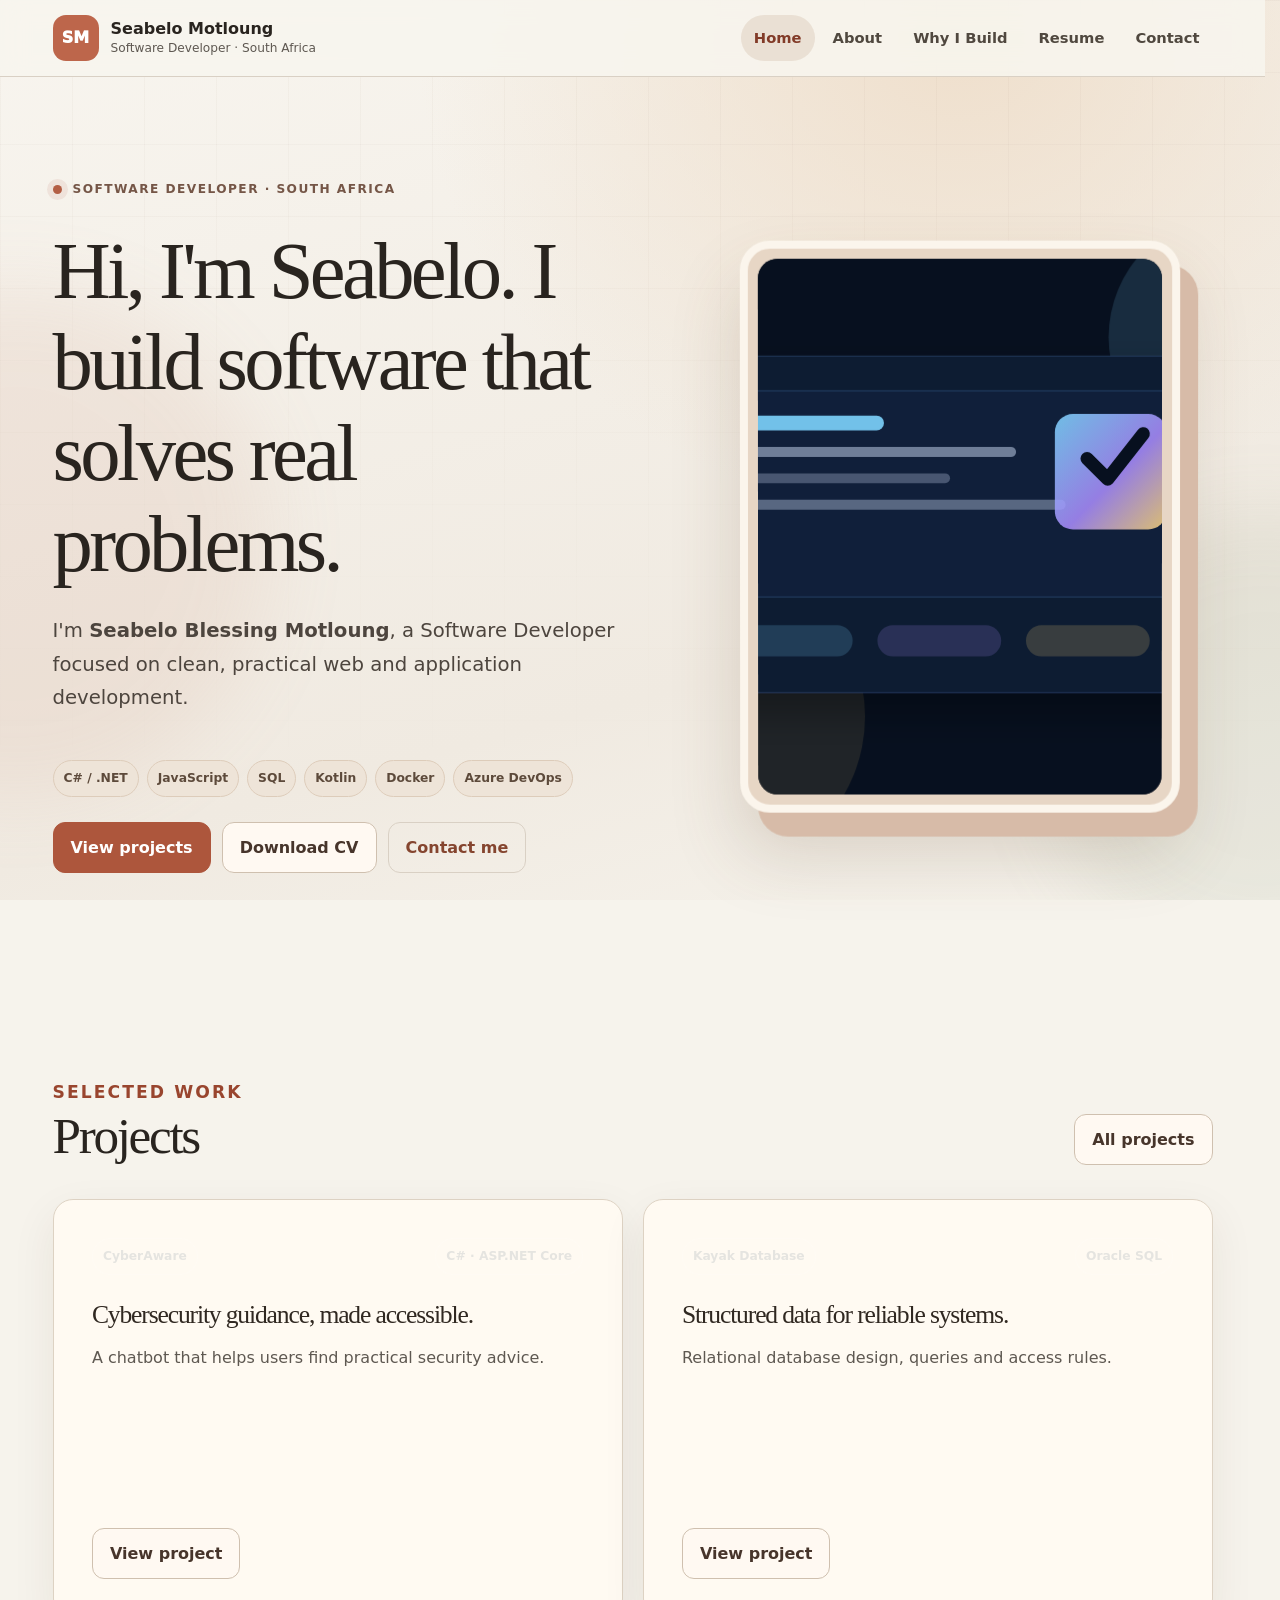
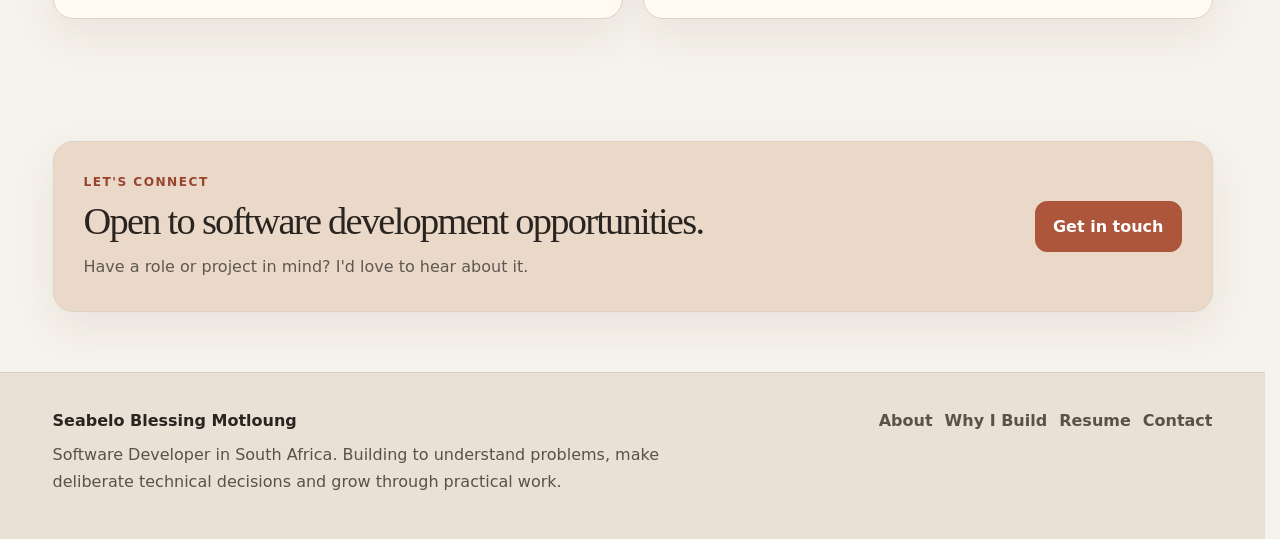
==== commit 5f4f202a: "Streamline index.html for concise professional recruiter experience" ====
--- a/index.html
+++ b/index.html
@@ -1 +1 @@
-<!doctype html><html lang="en-ZA"><head><meta charset="utf-8"><meta name="viewport" content="width=device-width,initial-scale=1"><title>Seabelo Blessing Motloung | Software Developer</title><meta name="description" content="Seabelo Blessing Motloung is a Software Developer in South Africa focused on purposeful software, C#, Docker, Azure DevOps, SQL, web development and application development."><meta name="author" content="Seabelo Blessing Motloung"><meta name="robots" content="index,follow,max-image-preview:large,max-snippet:-1,max-video-preview:-1"><meta name="theme-color" content="#f6f3ec"><link rel="canonical" href="https://seabelomotloung.co.za/"><meta property="og:site_name" content="Seabelo Blessing Motloung"><meta property="og:type" content="profile"><meta property="og:title" content="Seabelo Blessing Motloung | Software Developer"><meta property="og:description" content="Software Developer in South Africa. Explore why I build software, how I reason through problems and what each project teaches me."><meta property="og:url" content="https://seabelomotloung.co.za/"><meta property="og:image" content="https://raw.githubusercontent.com/motloungseabelo-gif/sbmcontech-website/main/images/founder-960.webp"><meta property="og:image:alt" content="Seabelo Blessing Motloung, Software Developer"><meta name="twitter:card" content="summary_large_image"><meta name="twitter:title" content="Seabelo Blessing Motloung | Software Developer"><meta name="twitter:description" content="Software Developer focused on purposeful software, practical problem solving and continuous growth."><meta name="twitter:image" content="https://raw.githubusercontent.com/motloungseabelo-gif/sbmcontech-website/main/images/founder-960.webp"><link rel="stylesheet" href="assets/styles.css"><script type="application/ld+json">{"@context":"https://schema.org","@graph":[{"@type":"Person","@id":"https://seabelomotloung.co.za/#person","name":"Seabelo Blessing Motloung","alternateName":["Seabelo Motloung","Seabelo Blessing Motloung"],"url":"https://seabelomotloung.co.za/","image":"https://raw.githubusercontent.com/motloungseabelo-gif/sbmcontech-website/main/images/founder-960.webp","jobTitle":"Software Developer","description":"Software Developer in South Africa focused on practical problem solving and purposeful software development.","knowsAbout":["C#",".NET","Docker","Azure DevOps","SQL","JavaScript","Kotlin","Android development","Git","GitHub","Responsive web development"],"sameAs":["https://github.com/motloungseabelo-gif"],"alumniOf":{"@type":"CollegeOrUniversity","name":"IIE Rosebank College"},"hasOccupation":{"@type":"Occupation","name":"Software Developer"},"homeLocation":{"@type":"Place","name":"Gauteng, South Africa"}},{"@type":"WebSite","@id":"https://seabelomotloung.co.za/#website","url":"https://seabelomotloung.co.za/","name":"Seabelo Blessing Motloung | Software Developer","publisher":{"@id":"https://seabelomotloung.co.za/#person"}},{"@type":"ProfilePage","@id":"https://seabelomotloung.co.za/#profile","url":"https://seabelomotloung.co.za/","name":"Seabelo Blessing Motloung — Software Developer Portfolio","description":"The official software developer portfolio of Seabelo Blessing Motloung, based in South Africa, featuring project case studies, technical skills, resume, and contact details.","inLanguage":"en-ZA","mainEntity":{"@id":"https://seabelomotloung.co.za/#person"},"isPartOf":{"@id":"https://seabelomotloung.co.za/#website"}}]}</script><meta property="og:locale" content="en_ZA"><meta name="color-scheme" content="light"></head><body><a class="skip-link" href="#main">Skip to content</a><div class="site-bg" aria-hidden="true"><span class="orb one"></span><span class="orb two"></span></div><header class="site-header"><div class="container nav-shell"><a class="brand" href="index.html" aria-label="Seabelo Motloung home"><span class="brand-mark">SM</span><span><strong>Seabelo Motloung</strong><small>Software Developer · South Africa</small></span></a><button class="nav-toggle" type="button" aria-expanded="false" aria-controls="primary-nav">Menu</button><nav id="primary-nav" class="primary-nav" aria-label="Primary navigation"><ul><li><a href="index.html" aria-current="page">Home</a></li><li><a href="about.html">About</a></li><li><a href="projects.html">Why I Build</a></li><li><a href="resume.html">Resume</a></li><li><a href="contact.html">Contact</a></li></ul></nav></div></header><main id="main"><section class="hero container reveal"><div class="hero-copy"><p class="eyebrow">Software Developer · Gauteng, South Africa</p><h1>I build because useful software should make life feel clearer.</h1><p class="lead">I’m <strong>Seabelo Blessing Motloung</strong>, a <strong>Software Developer</strong>. This portfolio is not a catalogue of things I made. It explains why I chose to build them, the decisions I made, and how each project changed the way I think as a developer.</p><p class="why-line">The code matters. The thinking behind the code matters more: understanding the problem, choosing what not to build, testing assumptions and improving after feedback.</p><div class="skill-cloud" aria-label="Core software development skills"><span>C#</span><span>.NET</span><span>Docker</span><span>Azure DevOps</span><span>SQL</span><span>JavaScript</span><span>Kotlin / Android</span><span>Git / GitHub</span></div><div class="hero-actions"><a class="btn btn-primary" href="projects.html">See why I built each project</a><a class="btn btn-outline" href="about.html">Read my story</a><a class="btn btn-ghost" href="Seabelo_Blessing_Motloung_CV.pdf" download>Download CV</a></div></div><aside class="portrait-scene" aria-label="Portrait of Seabelo Blessing Motloung"><div class="portrait-glow" aria-hidden="true"></div><div class="portrait-chip a">Purpose before features</div><div class="portrait-card"><img src="https://raw.githubusercontent.com/motloungseabelo-gif/sbmcontech-website/main/images/founder-960.webp" srcset="https://raw.githubusercontent.com/motloungseabelo-gif/sbmcontech-website/main/images/founder-480.webp 480w,https://raw.githubusercontent.com/motloungseabelo-gif/sbmcontech-website/main/images/founder-960.webp 960w" sizes="(max-width:980px) 92vw,460px" width="900" height="1170" fetchpriority="high" alt="Seabelo Blessing Motloung, Software Developer"></div><div class="portrait-chip b">Build · test · learn</div></aside></section><section class="section container reveal"><div class="section-head"><p class="kicker">Why I build</p><h2>Every project starts with a reason, not a technology.</h2><p>I want my work to show judgment, curiosity and an ability to connect software decisions to real people and real outcomes.</p></div><div class="reason-grid"><article class="reason-card"><span class="number">01</span><h3>To reduce friction</h3><p>I am drawn to problems where information is scattered, decisions are harder than they need to be, or a user journey can be made simpler.</p></article><article class="reason-card"><span class="number">02</span><h3>To understand systems</h3><p>I build to learn what sits underneath an interface: data relationships, business rules, state, validation, deployment and the consequences of technical choices.</p></article><article class="reason-card"><span class="number">03</span><h3>To grow through evidence</h3><p>Instead of only saying I am learning, I use projects to create evidence of how I think, where I struggled and how I improved the next version.</p></article></div></section><section class="section container reveal"><div class="story-grid"><article class="story-card"><p class="kicker">How I think</p><h2>I care about the decision behind the feature.</h2><p>When I work on software, I first ask what the user is trying to accomplish and what would make that path clearer. A polished interface is useful only when it supports the problem being solved.</p><p>I also pay attention to trade-offs. A more impressive animation is not automatically better if it makes a page slower. More features are not automatically better if they make the experience harder to understand. Good software is often the result of deciding what deserves to stay simple.</p></article><aside class="story-card"><div class="decision-stack"><div class="decision"><strong>Problem first</strong><p>What is actually difficult for the user?</p></div><div class="decision"><strong>Constraint aware</strong><p>What can be delivered reliably with the time, tools and data available?</p></div><div class="decision"><strong>Measure the experience</strong><p>Does it load well, behave reliably, work on mobile and communicate clearly?</p></div></div></aside></div></section><section class="section container reveal"><div class="section-head horizontal"><div><p class="kicker">Selected reasoning</p><h2>Projects as evidence of thought.</h2></div><a class="btn btn-outline" href="projects.html">Explore all project stories</a></div><div class="project-grid"><article class="project-card featured"><div class="project-meta"><span>SBM ConTech Industries</span><span>Business + software thinking</span></div><h2>Why I built a company website before trying to make it flashy</h2><p>I wanted to understand how a technology brand earns clarity and trust online. That pushed me to think beyond code: hierarchy, service positioning, mobile usability, performance and whether every visual element helps a visitor understand the company.</p><div class="project-thinking"><div><strong>The question</strong><span>How can a technical company look ambitious without becoming confusing?</span></div><div><strong>The lesson</strong><span>Design is part of engineering when it changes how quickly a user understands the system.</span></div></div><div class="link-row"><a class="btn btn-primary" href="projects.html#sbm">Read the reasoning</a><a class="btn btn-ghost" href="https://github.com/motloungseabelo-gif/sbmcontech-website" target="_blank" rel="noopener">View code</a></div></article><article class="project-card"><div class="project-meta"><span>Spendwise</span><span>Android thinking</span></div><h3>Why budgeting became an app problem for me</h3><p>Money decisions become difficult when a person cannot see the effect of everyday spending. I used Spendwise to think about visibility, categories, goals and how software can make financial behaviour easier to understand.</p><div class="link-row"><a class="btn btn-outline" href="projects.html#spendwise">Read why</a></div></article><article class="project-card"><div class="project-meta"><span>Kayak Database</span><span>Data modelling</span></div><h3>Why I wanted to understand the data behind the interface</h3><p>I built the database work to learn how customers, products, upgrades and access rules depend on well-structured relationships before any front-end can be trusted.</p><div class="link-row"><a class="btn btn-outline" href="projects.html#kayak">Read why</a></div></article></div></section><section class="container quote-band reveal"><p>“I want a recruiter to leave this portfolio understanding how I approach a problem—not only which languages I have used.”</p><span>Seabelo Blessing Motloung · Software Developer</span></section><section class="container cta reveal"><div><p class="kicker">Software Developer opportunities</p><h2>I’m ready to contribute, learn and be challenged.</h2><p>I am focused on Software Developer opportunities where good reasoning, dependable delivery and steady growth matter.</p></div><div class="hero-actions"><a class="btn btn-primary" href="mailto:seabelomotloung@gmail.com">Email me</a><a class="btn btn-outline" href="https://github.com/motloungseabelo-gif" target="_blank" rel="noopener">GitHub</a></div></section></main><footer class="site-footer"><div class="container footer-grid"><div><strong>Seabelo Blessing Motloung</strong><p>Software Developer in South Africa. Building to understand problems, make deliberate technical decisions and grow through practical work.</p></div><div class="footer-links"><a href="about.html">About</a><a href="projects.html">Why I Build</a><a href="resume.html">Resume</a><a href="contact.html">Contact</a></div></div></footer><script src="assets/script.js" defer></script></body></html>+<!doctype html><html lang="en-ZA"><head><meta charset="utf-8"><meta name="viewport" content="width=device-width,initial-scale=1"><title>Seabelo Blessing Motloung | Software Developer</title><meta name="description" content="Seabelo Blessing Motloung is a Software Developer in South Africa focused on purposeful software, C#, Docker, Azure DevOps, SQL, web development and application development."><meta name="author" content="Seabelo Blessing Motloung"><meta name="robots" content="index,follow,max-image-preview:large,max-snippet:-1,max-video-preview:-1"><meta name="theme-color" content="#f6f3ec"><link rel="canonical" href="https://seabelomotloung.co.za/"><meta property="og:site_name" content="Seabelo Blessing Motloung"><meta property="og:type" content="profile"><meta property="og:title" content="Seabelo Blessing Motloung | Software Developer"><meta property="og:description" content="Software Developer in South Africa. Explore why I build software, how I reason through problems and what each project teaches me."><meta property="og:url" content="https://seabelomotloung.co.za/"><meta property="og:image" content="https://raw.githubusercontent.com/motloungseabelo-gif/sbmcontech-website/main/images/founder-960.webp"><meta property="og:image:alt" content="Seabelo Blessing Motloung, Software Developer"><meta name="twitter:card" content="summary_large_image"><meta name="twitter:title" content="Seabelo Blessing Motloung | Software Developer"><meta name="twitter:description" content="Software Developer focused on purposeful software, practical problem solving and continuous growth."><meta name="twitter:image" content="https://raw.githubusercontent.com/motloungseabelo-gif/sbmcontech-website/main/images/founder-960.webp"><link rel="stylesheet" href="assets/styles.css"><script type="application/ld+json">{"@context":"https://schema.org","@graph":[{"@type":"Person","@id":"https://seabelomotloung.co.za/#person","name":"Seabelo Blessing Motloung","alternateName":["Seabelo Motloung","Seabelo Blessing Motloung"],"url":"https://seabelomotloung.co.za/","image":"https://raw.githubusercontent.com/motloungseabelo-gif/sbmcontech-website/main/images/founder-960.webp","jobTitle":"Software Developer","description":"Software Developer in South Africa focused on practical problem solving and purposeful software development.","knowsAbout":["C#",".NET","Docker","Azure DevOps","SQL","JavaScript","Kotlin","Android development","Git","GitHub","Responsive web development"],"sameAs":["https://github.com/motloungseabelo-gif"],"alumniOf":{"@type":"CollegeOrUniversity","name":"IIE Rosebank College"},"hasOccupation":{"@type":"Occupation","name":"Software Developer"},"homeLocation":{"@type":"Place","name":"Gauteng, South Africa"}},{"@type":"WebSite","@id":"https://seabelomotloung.co.za/#website","url":"https://seabelomotloung.co.za/","name":"Seabelo Blessing Motloung | Software Developer","publisher":{"@id":"https://seabelomotloung.co.za/#person"}},{"@type":"ProfilePage","@id":"https://seabelomotloung.co.za/#profile","url":"https://seabelomotloung.co.za/","name":"Seabelo Blessing Motloung — Software Developer Portfolio","description":"The official software developer portfolio of Seabelo Blessing Motloung, based in South Africa, featuring project case studies, technical skills, resume, and contact details.","inLanguage":"en-ZA","mainEntity":{"@id":"https://seabelomotloung.co.za/#person"},"isPartOf":{"@id":"https://seabelomotloung.co.za/#website"}}]}</script><meta property="og:locale" content="en_ZA"><meta name="color-scheme" content="light"></head><body><a class="skip-link" href="#main">Skip to content</a><div class="site-bg" aria-hidden="true"><span class="orb one"></span><span class="orb two"></span></div><header class="site-header"><div class="container nav-shell"><a class="brand" href="index.html" aria-label="Seabelo Motloung home"><span class="brand-mark">SM</span><span><strong>Seabelo Motloung</strong><small>Software Developer · South Africa</small></span></a><button class="nav-toggle" type="button" aria-expanded="false" aria-controls="primary-nav">Menu</button><nav id="primary-nav" class="primary-nav" aria-label="Primary navigation"><ul><li><a href="index.html" aria-current="page">Home</a></li><li><a href="about.html">About</a></li><li><a href="projects.html">Why I Build</a></li><li><a href="resume.html">Resume</a></li><li><a href="contact.html">Contact</a></li></ul></nav></div></header><main id="main"><section class="hero container reveal"><div class="hero-copy"><p class="eyebrow">Software Developer · South Africa</p><h1>Hi, I'm Seabelo. I build software that solves real problems.</h1><p class="lead">I'm <strong>Seabelo Blessing Motloung</strong>, a Software Developer focused on clean, practical web and application development.</p><div class="skill-cloud" aria-label="Core skills"><span>C# / .NET</span><span>JavaScript</span><span>SQL</span><span>Kotlin</span><span>Docker</span><span>Azure DevOps</span></div><div class="hero-actions"><a class="btn btn-primary" href="projects.html">View projects</a><a class="btn btn-outline" href="Seabelo_Blessing_Motloung_CV.pdf" download>Download CV</a><a class="btn btn-ghost" href="mailto:seabelomotloung@gmail.com">Contact me</a></div></div><aside class="portrait-scene" aria-label="Portrait of Seabelo Blessing Motloung"><div class="portrait-glow" aria-hidden="true"></div><div class="portrait-card"><img src="https://raw.githubusercontent.com/motloungseabelo-gif/sbmcontech-website/main/images/founder-960.webp" srcset="https://raw.githubusercontent.com/motloungseabelo-gif/sbmcontech-website/main/images/founder-480.webp 480w,https://raw.githubusercontent.com/motloungseabelo-gif/sbmcontech-website/main/images/founder-960.webp 960w" sizes="(max-width:980px) 72vw,440px" width="900" height="1170" fetchpriority="high" alt="Seabelo Blessing Motloung, Software Developer"></div></aside></section><section class="section container reveal"><div class="section-head horizontal"><div><p class="kicker">Selected work</p><h2>Projects</h2></div><a class="btn btn-outline" href="projects.html">All projects</a></div><div class="project-grid"><article class="project-card"><div class="project-meta"><span>CyberAware</span><span>C# · ASP.NET Core</span></div><h3>Cybersecurity guidance, made accessible.</h3><p>A chatbot that helps users find practical security advice.</p><div class="link-row"><a class="btn btn-outline" href="projects.html#cyberaware">View project</a></div></article><article class="project-card"><div class="project-meta"><span>Kayak Database</span><span>Oracle SQL</span></div><h3>Structured data for reliable systems.</h3><p>Relational database design, queries and access rules.</p><div class="link-row"><a class="btn btn-outline" href="projects.html#kayak">View project</a></div></article></div></section><section class="container cta reveal"><div><p class="kicker">Let's connect</p><h2>Open to software development opportunities.</h2><p>Have a role or project in mind? I'd love to hear about it.</p></div><a class="btn btn-primary" href="mailto:seabelomotloung@gmail.com">Get in touch</a></section></main><footer class="site-footer"><div class="container footer-grid"><div><strong>Seabelo Blessing Motloung</strong><p>Software Developer in South Africa. Building to understand problems, make deliberate technical decisions and grow through practical work.</p></div><div class="footer-links"><a href="about.html">About</a><a href="projects.html">Why I Build</a><a href="resume.html">Resume</a><a href="contact.html">Contact</a></div></div></footer><script src="assets/script.js" defer></script></body></html>
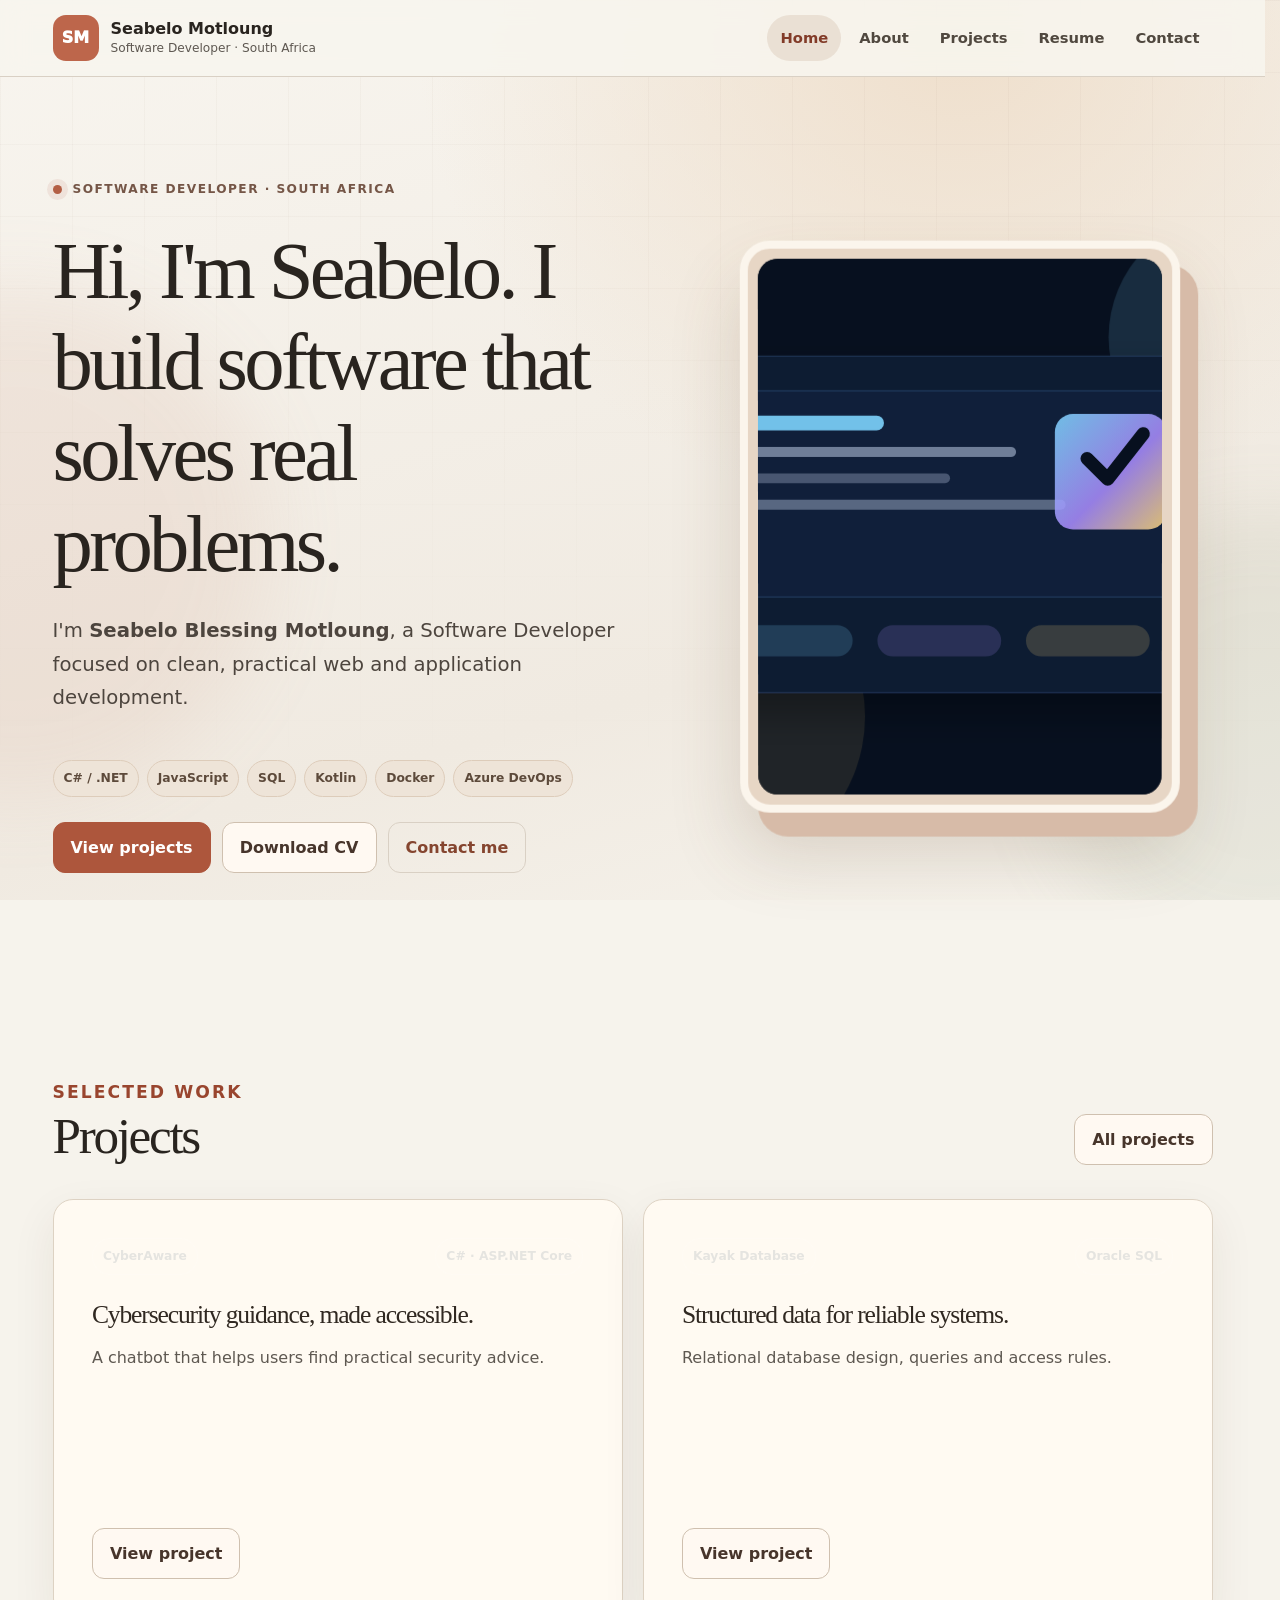
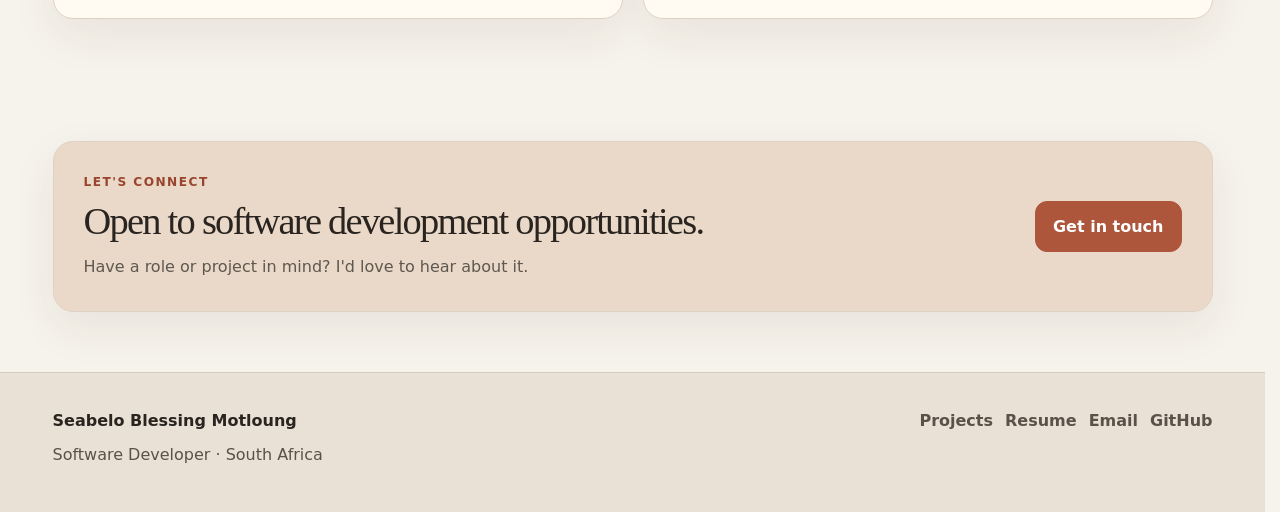
==== commit be8e4301: "Simplify portfolio navigation and footer" ====
--- a/index.html
+++ b/index.html
@@ -1 +1 @@
-<!doctype html><html lang="en-ZA"><head><meta charset="utf-8"><meta name="viewport" content="width=device-width,initial-scale=1"><title>Seabelo Blessing Motloung | Software Developer</title><meta name="description" content="Seabelo Blessing Motloung is a Software Developer in South Africa focused on purposeful software, C#, Docker, Azure DevOps, SQL, web development and application development."><meta name="author" content="Seabelo Blessing Motloung"><meta name="robots" content="index,follow,max-image-preview:large,max-snippet:-1,max-video-preview:-1"><meta name="theme-color" content="#f6f3ec"><link rel="canonical" href="https://seabelomotloung.co.za/"><meta property="og:site_name" content="Seabelo Blessing Motloung"><meta property="og:type" content="profile"><meta property="og:title" content="Seabelo Blessing Motloung | Software Developer"><meta property="og:description" content="Software Developer in South Africa. Explore why I build software, how I reason through problems and what each project teaches me."><meta property="og:url" content="https://seabelomotloung.co.za/"><meta property="og:image" content="https://raw.githubusercontent.com/motloungseabelo-gif/sbmcontech-website/main/images/founder-960.webp"><meta property="og:image:alt" content="Seabelo Blessing Motloung, Software Developer"><meta name="twitter:card" content="summary_large_image"><meta name="twitter:title" content="Seabelo Blessing Motloung | Software Developer"><meta name="twitter:description" content="Software Developer focused on purposeful software, practical problem solving and continuous growth."><meta name="twitter:image" content="https://raw.githubusercontent.com/motloungseabelo-gif/sbmcontech-website/main/images/founder-960.webp"><link rel="stylesheet" href="assets/styles.css"><script type="application/ld+json">{"@context":"https://schema.org","@graph":[{"@type":"Person","@id":"https://seabelomotloung.co.za/#person","name":"Seabelo Blessing Motloung","alternateName":["Seabelo Motloung","Seabelo Blessing Motloung"],"url":"https://seabelomotloung.co.za/","image":"https://raw.githubusercontent.com/motloungseabelo-gif/sbmcontech-website/main/images/founder-960.webp","jobTitle":"Software Developer","description":"Software Developer in South Africa focused on practical problem solving and purposeful software development.","knowsAbout":["C#",".NET","Docker","Azure DevOps","SQL","JavaScript","Kotlin","Android development","Git","GitHub","Responsive web development"],"sameAs":["https://github.com/motloungseabelo-gif"],"alumniOf":{"@type":"CollegeOrUniversity","name":"IIE Rosebank College"},"hasOccupation":{"@type":"Occupation","name":"Software Developer"},"homeLocation":{"@type":"Place","name":"Gauteng, South Africa"}},{"@type":"WebSite","@id":"https://seabelomotloung.co.za/#website","url":"https://seabelomotloung.co.za/","name":"Seabelo Blessing Motloung | Software Developer","publisher":{"@id":"https://seabelomotloung.co.za/#person"}},{"@type":"ProfilePage","@id":"https://seabelomotloung.co.za/#profile","url":"https://seabelomotloung.co.za/","name":"Seabelo Blessing Motloung — Software Developer Portfolio","description":"The official software developer portfolio of Seabelo Blessing Motloung, based in South Africa, featuring project case studies, technical skills, resume, and contact details.","inLanguage":"en-ZA","mainEntity":{"@id":"https://seabelomotloung.co.za/#person"},"isPartOf":{"@id":"https://seabelomotloung.co.za/#website"}}]}</script><meta property="og:locale" content="en_ZA"><meta name="color-scheme" content="light"></head><body><a class="skip-link" href="#main">Skip to content</a><div class="site-bg" aria-hidden="true"><span class="orb one"></span><span class="orb two"></span></div><header class="site-header"><div class="container nav-shell"><a class="brand" href="index.html" aria-label="Seabelo Motloung home"><span class="brand-mark">SM</span><span><strong>Seabelo Motloung</strong><small>Software Developer · South Africa</small></span></a><button class="nav-toggle" type="button" aria-expanded="false" aria-controls="primary-nav">Menu</button><nav id="primary-nav" class="primary-nav" aria-label="Primary navigation"><ul><li><a href="index.html" aria-current="page">Home</a></li><li><a href="about.html">About</a></li><li><a href="projects.html">Why I Build</a></li><li><a href="resume.html">Resume</a></li><li><a href="contact.html">Contact</a></li></ul></nav></div></header><main id="main"><section class="hero container reveal"><div class="hero-copy"><p class="eyebrow">Software Developer · South Africa</p><h1>Hi, I'm Seabelo. I build software that solves real problems.</h1><p class="lead">I'm <strong>Seabelo Blessing Motloung</strong>, a Software Developer focused on clean, practical web and application development.</p><div class="skill-cloud" aria-label="Core skills"><span>C# / .NET</span><span>JavaScript</span><span>SQL</span><span>Kotlin</span><span>Docker</span><span>Azure DevOps</span></div><div class="hero-actions"><a class="btn btn-primary" href="projects.html">View projects</a><a class="btn btn-outline" href="Seabelo_Blessing_Motloung_CV.pdf" download>Download CV</a><a class="btn btn-ghost" href="mailto:seabelomotloung@gmail.com">Contact me</a></div></div><aside class="portrait-scene" aria-label="Portrait of Seabelo Blessing Motloung"><div class="portrait-glow" aria-hidden="true"></div><div class="portrait-card"><img src="https://raw.githubusercontent.com/motloungseabelo-gif/sbmcontech-website/main/images/founder-960.webp" srcset="https://raw.githubusercontent.com/motloungseabelo-gif/sbmcontech-website/main/images/founder-480.webp 480w,https://raw.githubusercontent.com/motloungseabelo-gif/sbmcontech-website/main/images/founder-960.webp 960w" sizes="(max-width:980px) 72vw,440px" width="900" height="1170" fetchpriority="high" alt="Seabelo Blessing Motloung, Software Developer"></div></aside></section><section class="section container reveal"><div class="section-head horizontal"><div><p class="kicker">Selected work</p><h2>Projects</h2></div><a class="btn btn-outline" href="projects.html">All projects</a></div><div class="project-grid"><article class="project-card"><div class="project-meta"><span>CyberAware</span><span>C# · ASP.NET Core</span></div><h3>Cybersecurity guidance, made accessible.</h3><p>A chatbot that helps users find practical security advice.</p><div class="link-row"><a class="btn btn-outline" href="projects.html#cyberaware">View project</a></div></article><article class="project-card"><div class="project-meta"><span>Kayak Database</span><span>Oracle SQL</span></div><h3>Structured data for reliable systems.</h3><p>Relational database design, queries and access rules.</p><div class="link-row"><a class="btn btn-outline" href="projects.html#kayak">View project</a></div></article></div></section><section class="container cta reveal"><div><p class="kicker">Let's connect</p><h2>Open to software development opportunities.</h2><p>Have a role or project in mind? I'd love to hear about it.</p></div><a class="btn btn-primary" href="mailto:seabelomotloung@gmail.com">Get in touch</a></section></main><footer class="site-footer"><div class="container footer-grid"><div><strong>Seabelo Blessing Motloung</strong><p>Software Developer in South Africa. Building to understand problems, make deliberate technical decisions and grow through practical work.</p></div><div class="footer-links"><a href="about.html">About</a><a href="projects.html">Why I Build</a><a href="resume.html">Resume</a><a href="contact.html">Contact</a></div></div></footer><script src="assets/script.js" defer></script></body></html>+<!doctype html><html lang="en-ZA"><head><meta charset="utf-8"><meta name="viewport" content="width=device-width,initial-scale=1"><title>Seabelo Blessing Motloung | Software Developer</title><meta name="description" content="Seabelo Blessing Motloung is a Software Developer in South Africa focused on purposeful software, C#, Docker, Azure DevOps, SQL, web development and application development."><meta name="author" content="Seabelo Blessing Motloung"><meta name="robots" content="index,follow,max-image-preview:large,max-snippet:-1,max-video-preview:-1"><meta name="theme-color" content="#f6f3ec"><link rel="canonical" href="https://seabelomotloung.co.za/"><meta property="og:site_name" content="Seabelo Blessing Motloung"><meta property="og:type" content="profile"><meta property="og:title" content="Seabelo Blessing Motloung | Software Developer"><meta property="og:description" content="Software Developer in South Africa. Explore why I build software, how I reason through problems and what each project teaches me."><meta property="og:url" content="https://seabelomotloung.co.za/"><meta property="og:image" content="https://raw.githubusercontent.com/motloungseabelo-gif/sbmcontech-website/main/images/founder-960.webp"><meta property="og:image:alt" content="Seabelo Blessing Motloung, Software Developer"><meta name="twitter:card" content="summary_large_image"><meta name="twitter:title" content="Seabelo Blessing Motloung | Software Developer"><meta name="twitter:description" content="Software Developer focused on purposeful software, practical problem solving and continuous growth."><meta name="twitter:image" content="https://raw.githubusercontent.com/motloungseabelo-gif/sbmcontech-website/main/images/founder-960.webp"><link rel="stylesheet" href="assets/styles.css"><script type="application/ld+json">{"@context":"https://schema.org","@graph":[{"@type":"Person","@id":"https://seabelomotloung.co.za/#person","name":"Seabelo Blessing Motloung","alternateName":["Seabelo Motloung","Seabelo Blessing Motloung"],"url":"https://seabelomotloung.co.za/","image":"https://raw.githubusercontent.com/motloungseabelo-gif/sbmcontech-website/main/images/founder-960.webp","jobTitle":"Software Developer","description":"Software Developer in South Africa focused on practical problem solving and purposeful software development.","knowsAbout":["C#",".NET","Docker","Azure DevOps","SQL","JavaScript","Kotlin","Android development","Git","GitHub","Responsive web development"],"sameAs":["https://github.com/motloungseabelo-gif"],"alumniOf":{"@type":"CollegeOrUniversity","name":"IIE Rosebank College"},"hasOccupation":{"@type":"Occupation","name":"Software Developer"},"homeLocation":{"@type":"Place","name":"Gauteng, South Africa"}},{"@type":"WebSite","@id":"https://seabelomotloung.co.za/#website","url":"https://seabelomotloung.co.za/","name":"Seabelo Blessing Motloung | Software Developer","publisher":{"@id":"https://seabelomotloung.co.za/#person"}},{"@type":"ProfilePage","@id":"https://seabelomotloung.co.za/#profile","url":"https://seabelomotloung.co.za/","name":"Seabelo Blessing Motloung — Software Developer Portfolio","description":"The official software developer portfolio of Seabelo Blessing Motloung, based in South Africa, featuring project case studies, technical skills, resume, and contact details.","inLanguage":"en-ZA","mainEntity":{"@id":"https://seabelomotloung.co.za/#person"},"isPartOf":{"@id":"https://seabelomotloung.co.za/#website"}}]}</script><meta property="og:locale" content="en_ZA"><meta name="color-scheme" content="light"></head><body><a class="skip-link" href="#main">Skip to content</a><div class="site-bg" aria-hidden="true"><span class="orb one"></span><span class="orb two"></span></div><header class="site-header"><div class="container nav-shell"><a class="brand" href="index.html" aria-label="Seabelo Motloung home"><span class="brand-mark">SM</span><span><strong>Seabelo Motloung</strong><small>Software Developer · South Africa</small></span></a><button class="nav-toggle" type="button" aria-expanded="false" aria-controls="primary-nav">Menu</button><nav id="primary-nav" class="primary-nav" aria-label="Primary navigation"><ul><li><a href="index.html" aria-current="page">Home</a></li><li><a href="about.html">About</a></li><li><a href="projects.html">Projects</a></li><li><a href="resume.html">Resume</a></li><li><a href="contact.html">Contact</a></li></ul></nav></div></header><main id="main"><section class="hero container reveal"><div class="hero-copy"><p class="eyebrow">Software Developer · South Africa</p><h1>Hi, I'm Seabelo. I build software that solves real problems.</h1><p class="lead">I'm <strong>Seabelo Blessing Motloung</strong>, a Software Developer focused on clean, practical web and application development.</p><div class="skill-cloud" aria-label="Core skills"><span>C# / .NET</span><span>JavaScript</span><span>SQL</span><span>Kotlin</span><span>Docker</span><span>Azure DevOps</span></div><div class="hero-actions"><a class="btn btn-primary" href="projects.html">View projects</a><a class="btn btn-outline" href="Seabelo_Blessing_Motloung_CV.pdf" download>Download CV</a><a class="btn btn-ghost" href="mailto:seabelomotloung@gmail.com">Contact me</a></div></div><aside class="portrait-scene" aria-label="Portrait of Seabelo Blessing Motloung"><div class="portrait-glow" aria-hidden="true"></div><div class="portrait-card"><img src="https://raw.githubusercontent.com/motloungseabelo-gif/sbmcontech-website/main/images/founder-960.webp" srcset="https://raw.githubusercontent.com/motloungseabelo-gif/sbmcontech-website/main/images/founder-480.webp 480w,https://raw.githubusercontent.com/motloungseabelo-gif/sbmcontech-website/main/images/founder-960.webp 960w" sizes="(max-width:980px) 72vw,440px" width="900" height="1170" fetchpriority="high" alt="Seabelo Blessing Motloung, Software Developer"></div></aside></section><section class="section container reveal"><div class="section-head horizontal"><div><p class="kicker">Selected work</p><h2>Projects</h2></div><a class="btn btn-outline" href="projects.html">All projects</a></div><div class="project-grid"><article class="project-card"><div class="project-meta"><span>CyberAware</span><span>C# · ASP.NET Core</span></div><h3>Cybersecurity guidance, made accessible.</h3><p>A chatbot that helps users find practical security advice.</p><div class="link-row"><a class="btn btn-outline" href="projects.html#cyberaware">View project</a></div></article><article class="project-card"><div class="project-meta"><span>Kayak Database</span><span>Oracle SQL</span></div><h3>Structured data for reliable systems.</h3><p>Relational database design, queries and access rules.</p><div class="link-row"><a class="btn btn-outline" href="projects.html#kayak">View project</a></div></article></div></section><section class="container cta reveal"><div><p class="kicker">Let's connect</p><h2>Open to software development opportunities.</h2><p>Have a role or project in mind? I'd love to hear about it.</p></div><a class="btn btn-primary" href="mailto:seabelomotloung@gmail.com">Get in touch</a></section></main><footer class="site-footer"><div class="container footer-grid"><div><strong>Seabelo Blessing Motloung</strong><p>Software Developer · South Africa</p></div><div class="footer-links"><a href="projects.html">Projects</a><a href="resume.html">Resume</a><a href="mailto:seabelomotloung@gmail.com">Email</a><a href="https://github.com/motloungseabelo-gif" target="_blank" rel="noopener">GitHub</a></div></div></footer><script src="assets/script.js" defer></script></body></html>
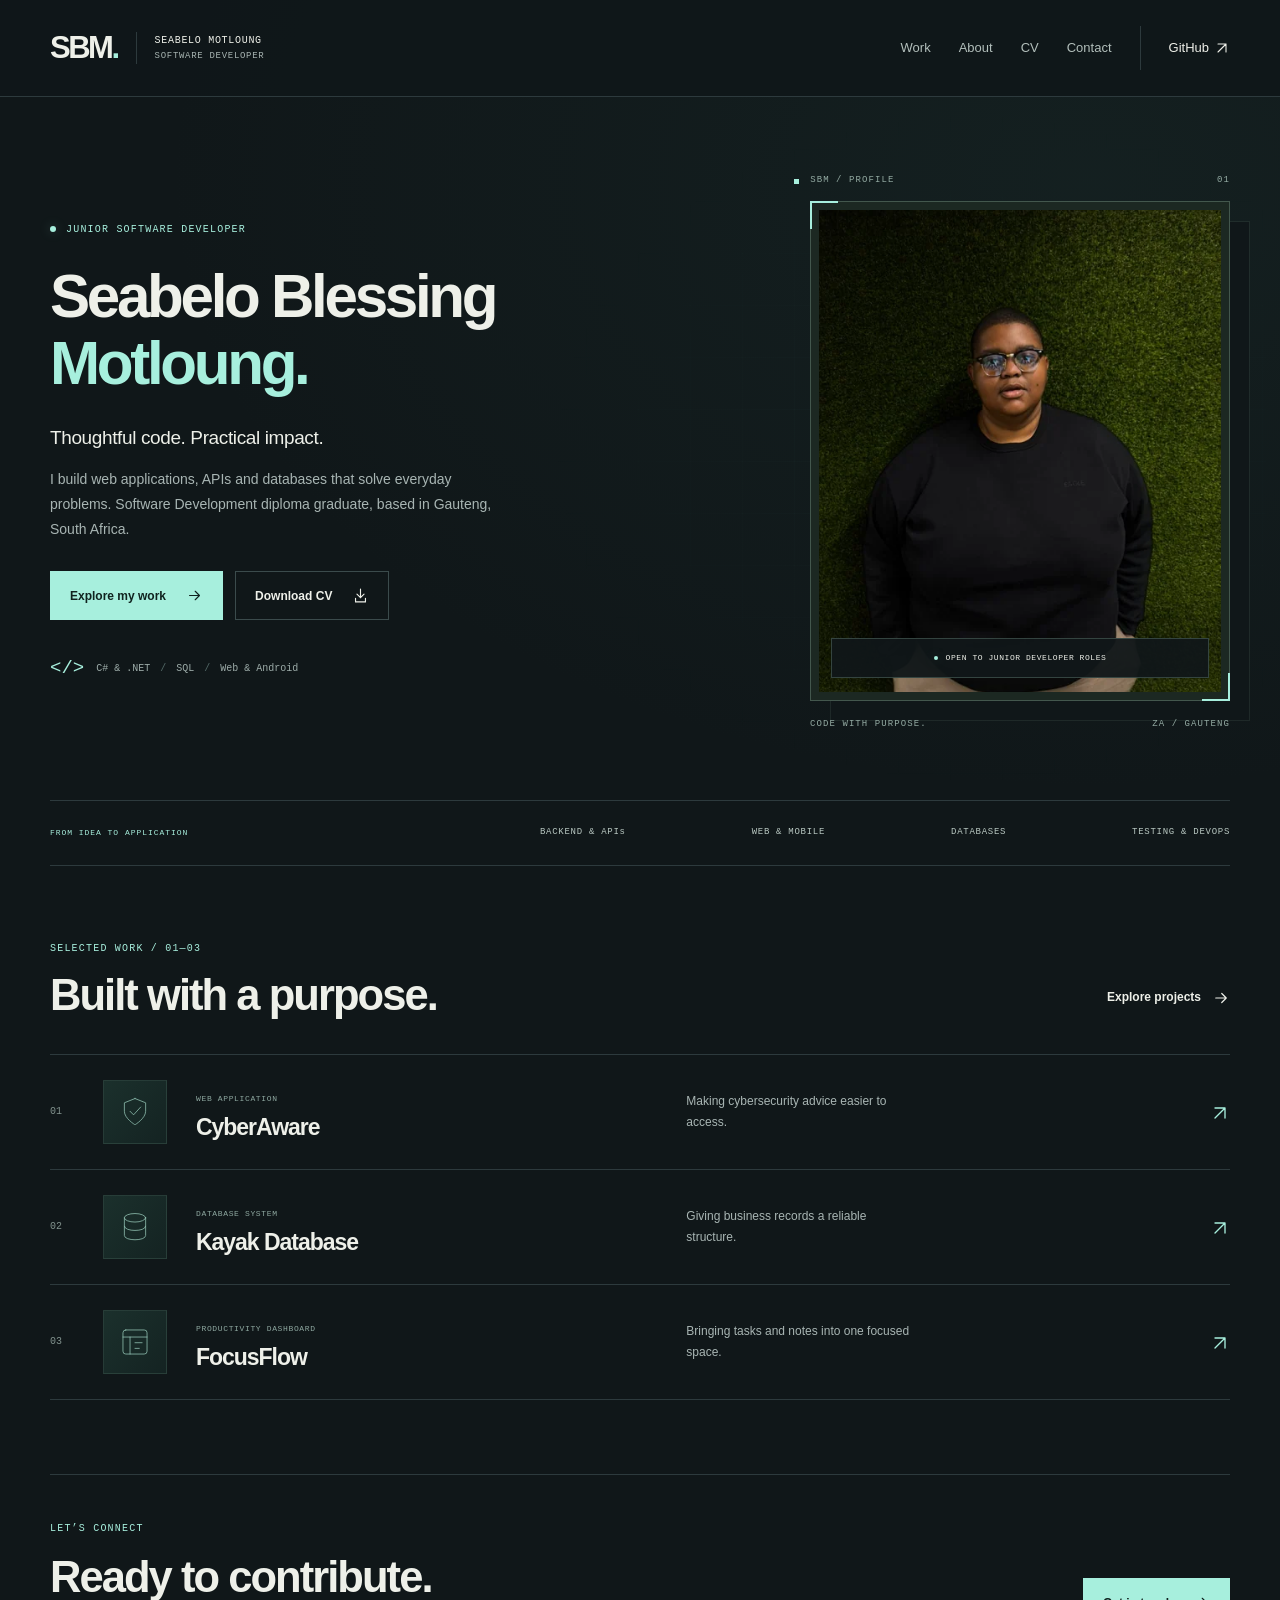
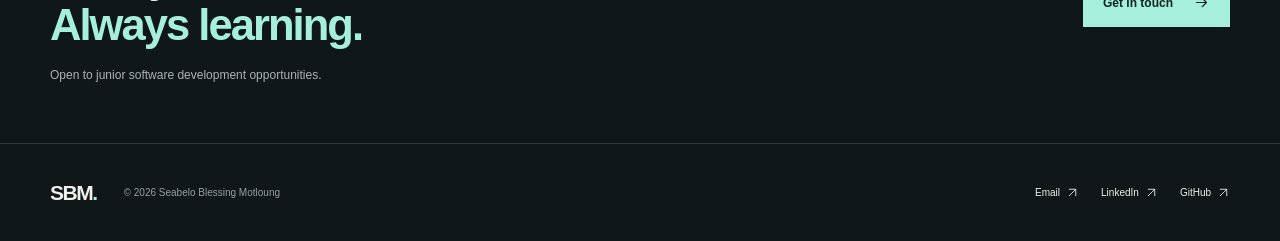
==== commit 70e02cc5: "Refresh portfolio with futuristic design, updated CV and portrait Add a responsive graphite and cyan" ====
--- a/index.html
+++ b/index.html
@@ -1 +1,17 @@
-<!doctype html><html lang="en-ZA"><head><meta charset="utf-8"><meta name="viewport" content="width=device-width,initial-scale=1"><title>Seabelo Blessing Motloung | Software Developer</title><meta name="description" content="Seabelo Blessing Motloung is a Software Developer in South Africa focused on purposeful software, C#, Docker, Azure DevOps, SQL, web development and application development."><meta name="author" content="Seabelo Blessing Motloung"><meta name="robots" content="index,follow,max-image-preview:large,max-snippet:-1,max-video-preview:-1"><meta name="theme-color" content="#f6f3ec"><link rel="canonical" href="https://seabelomotloung.co.za/"><meta property="og:site_name" content="Seabelo Blessing Motloung"><meta property="og:type" content="profile"><meta property="og:title" content="Seabelo Blessing Motloung | Software Developer"><meta property="og:description" content="Software Developer in South Africa. Explore why I build software, how I reason through problems and what each project teaches me."><meta property="og:url" content="https://seabelomotloung.co.za/"><meta property="og:image" content="https://raw.githubusercontent.com/motloungseabelo-gif/sbmcontech-website/main/images/founder-960.webp"><meta property="og:image:alt" content="Seabelo Blessing Motloung, Software Developer"><meta name="twitter:card" content="summary_large_image"><meta name="twitter:title" content="Seabelo Blessing Motloung | Software Developer"><meta name="twitter:description" content="Software Developer focused on purposeful software, practical problem solving and continuous growth."><meta name="twitter:image" content="https://raw.githubusercontent.com/motloungseabelo-gif/sbmcontech-website/main/images/founder-960.webp"><link rel="stylesheet" href="assets/styles.css"><script type="application/ld+json">{"@context":"https://schema.org","@graph":[{"@type":"Person","@id":"https://seabelomotloung.co.za/#person","name":"Seabelo Blessing Motloung","alternateName":["Seabelo Motloung","Seabelo Blessing Motloung"],"url":"https://seabelomotloung.co.za/","image":"https://raw.githubusercontent.com/motloungseabelo-gif/sbmcontech-website/main/images/founder-960.webp","jobTitle":"Software Developer","description":"Software Developer in South Africa focused on practical problem solving and purposeful software development.","knowsAbout":["C#",".NET","Docker","Azure DevOps","SQL","JavaScript","Kotlin","Android development","Git","GitHub","Responsive web development"],"sameAs":["https://github.com/motloungseabelo-gif"],"alumniOf":{"@type":"CollegeOrUniversity","name":"IIE Rosebank College"},"hasOccupation":{"@type":"Occupation","name":"Software Developer"},"homeLocation":{"@type":"Place","name":"Gauteng, South Africa"}},{"@type":"WebSite","@id":"https://seabelomotloung.co.za/#website","url":"https://seabelomotloung.co.za/","name":"Seabelo Blessing Motloung | Software Developer","publisher":{"@id":"https://seabelomotloung.co.za/#person"}},{"@type":"ProfilePage","@id":"https://seabelomotloung.co.za/#profile","url":"https://seabelomotloung.co.za/","name":"Seabelo Blessing Motloung — Software Developer Portfolio","description":"The official software developer portfolio of Seabelo Blessing Motloung, based in South Africa, featuring project case studies, technical skills, resume, and contact details.","inLanguage":"en-ZA","mainEntity":{"@id":"https://seabelomotloung.co.za/#person"},"isPartOf":{"@id":"https://seabelomotloung.co.za/#website"}}]}</script><meta property="og:locale" content="en_ZA"><meta name="color-scheme" content="light"></head><body><a class="skip-link" href="#main">Skip to content</a><div class="site-bg" aria-hidden="true"><span class="orb one"></span><span class="orb two"></span></div><header class="site-header"><div class="container nav-shell"><a class="brand" href="index.html" aria-label="Seabelo Motloung home"><span class="brand-mark">SM</span><span><strong>Seabelo Motloung</strong><small>Software Developer · South Africa</small></span></a><button class="nav-toggle" type="button" aria-expanded="false" aria-controls="primary-nav">Menu</button><nav id="primary-nav" class="primary-nav" aria-label="Primary navigation"><ul><li><a href="index.html" aria-current="page">Home</a></li><li><a href="about.html">About</a></li><li><a href="projects.html">Projects</a></li><li><a href="resume.html">Resume</a></li><li><a href="contact.html">Contact</a></li></ul></nav></div></header><main id="main"><section class="hero container reveal"><div class="hero-copy"><p class="eyebrow">Software Developer · South Africa</p><h1>Hi, I'm Seabelo. I build software that solves real problems.</h1><p class="lead">I'm <strong>Seabelo Blessing Motloung</strong>, a Software Developer focused on clean, practical web and application development.</p><div class="skill-cloud" aria-label="Core skills"><span>C# / .NET</span><span>JavaScript</span><span>SQL</span><span>Kotlin</span><span>Docker</span><span>Azure DevOps</span></div><div class="hero-actions"><a class="btn btn-primary" href="projects.html">View projects</a><a class="btn btn-outline" href="Seabelo_Blessing_Motloung_CV.pdf" download>Download CV</a><a class="btn btn-ghost" href="mailto:seabelomotloung@gmail.com">Contact me</a></div></div><aside class="portrait-scene" aria-label="Portrait of Seabelo Blessing Motloung"><div class="portrait-glow" aria-hidden="true"></div><div class="portrait-card"><img src="https://raw.githubusercontent.com/motloungseabelo-gif/sbmcontech-website/main/images/founder-960.webp" srcset="https://raw.githubusercontent.com/motloungseabelo-gif/sbmcontech-website/main/images/founder-480.webp 480w,https://raw.githubusercontent.com/motloungseabelo-gif/sbmcontech-website/main/images/founder-960.webp 960w" sizes="(max-width:980px) 72vw,440px" width="900" height="1170" fetchpriority="high" alt="Seabelo Blessing Motloung, Software Developer"></div></aside></section><section class="section container reveal"><div class="section-head horizontal"><div><p class="kicker">Selected work</p><h2>Projects</h2></div><a class="btn btn-outline" href="projects.html">All projects</a></div><div class="project-grid"><article class="project-card"><div class="project-meta"><span>CyberAware</span><span>C# · ASP.NET Core</span></div><h3>Cybersecurity guidance, made accessible.</h3><p>A chatbot that helps users find practical security advice.</p><div class="link-row"><a class="btn btn-outline" href="projects.html#cyberaware">View project</a></div></article><article class="project-card"><div class="project-meta"><span>Kayak Database</span><span>Oracle SQL</span></div><h3>Structured data for reliable systems.</h3><p>Relational database design, queries and access rules.</p><div class="link-row"><a class="btn btn-outline" href="projects.html#kayak">View project</a></div></article></div></section><section class="container cta reveal"><div><p class="kicker">Let's connect</p><h2>Open to software development opportunities.</h2><p>Have a role or project in mind? I'd love to hear about it.</p></div><a class="btn btn-primary" href="mailto:seabelomotloung@gmail.com">Get in touch</a></section></main><footer class="site-footer"><div class="container footer-grid"><div><strong>Seabelo Blessing Motloung</strong><p>Software Developer · South Africa</p></div><div class="footer-links"><a href="projects.html">Projects</a><a href="resume.html">Resume</a><a href="mailto:seabelomotloung@gmail.com">Email</a><a href="https://github.com/motloungseabelo-gif" target="_blank" rel="noopener">GitHub</a></div></div></footer><script src="assets/script.js" defer></script></body></html>+<!doctype html>
+<html lang="en-ZA"><head><meta charset="utf-8"><meta name="viewport" content="width=device-width,initial-scale=1">
+<title>Seabelo Blessing Motloung | Software Developer</title><meta name="description" content="Seabelo Blessing Motloung, a junior Software Developer in Gauteng. Explore C#, ASP.NET Core, SQL and web projects, and download my CV."><meta name="author" content="Seabelo Blessing Motloung"><meta name="robots" content="index,follow,max-image-preview:large"><meta name="theme-color" content="#101719"><meta name="color-scheme" content="dark">
+<link rel="canonical" href="https://seabelomotloung.co.za/"><link rel="icon" href="assets/favicon.svg" type="image/svg+xml">
+<meta property="og:site_name" content="Seabelo Blessing Motloung"><meta property="og:locale" content="en_ZA"><meta property="og:type" content="profile"><meta property="og:title" content="Seabelo Blessing Motloung | Software Developer"><meta property="og:description" content="Seabelo Blessing Motloung, a junior Software Developer in Gauteng. Explore C#, ASP.NET Core, SQL and web projects, and download my CV."><meta property="og:url" content="https://seabelomotloung.co.za/"><meta property="og:image" content="https://seabelomotloung.co.za/assets/images/seabelo-social.jpg"><meta property="og:image:width" content="960"><meta property="og:image:height" content="1280"><meta property="og:image:alt" content="Professional portrait of Seabelo Blessing Motloung, Software Developer">
+<meta name="twitter:card" content="summary_large_image"><meta name="twitter:title" content="Seabelo Blessing Motloung | Software Developer"><meta name="twitter:description" content="Seabelo Blessing Motloung, a junior Software Developer in Gauteng. Explore C#, ASP.NET Core, SQL and web projects, and download my CV."><meta name="twitter:image" content="https://seabelomotloung.co.za/assets/images/seabelo-social.jpg">
+<link rel="stylesheet" href="assets/styles.css?v=20261101"><script type="application/ld+json">{"@context":"https://schema.org","@graph":[{"@type":"Person","@id":"https://seabelomotloung.co.za/#person","name":"Seabelo Blessing Motloung","alternateName":"Seabelo Motloung","url":"https://seabelomotloung.co.za/","image":"https://seabelomotloung.co.za/assets/images/seabelo-social.jpg","jobTitle":"Software Developer","description":"Software Development diploma graduate with project experience in C#, ASP.NET Core, REST APIs and databases.","sameAs":["https://github.com/motloungseabelo-gif","https://www.linkedin.com/in/seabelo-motloung-aa58aa301"],"alumniOf":{"@type":"CollegeOrUniversity","name":"IIE Rosebank College"},"homeLocation":{"@type":"Place","name":"Gauteng, South Africa"},"knowsAbout":["C#","ASP.NET Core","REST APIs","SQL","Kotlin","JavaScript","Docker","Azure DevOps","Software testing"]},{"@type":"WebSite","@id":"https://seabelomotloung.co.za/#website","url":"https://seabelomotloung.co.za/","name":"Seabelo Blessing Motloung | Software Developer","publisher":{"@id":"https://seabelomotloung.co.za/#person"}},{"@type":"ProfilePage","@id":"https://seabelomotloung.co.za/#webpage","url":"https://seabelomotloung.co.za/","name":"Seabelo Blessing Motloung | Software Developer","description":"Seabelo Blessing Motloung, a junior Software Developer in Gauteng. Explore C#, ASP.NET Core, SQL and web projects, and download my CV.","inLanguage":"en-ZA","about":{"@id":"https://seabelomotloung.co.za/#person"},"isPartOf":{"@id":"https://seabelomotloung.co.za/#website"},"mainEntity":{"@id":"https://seabelomotloung.co.za/#person"}}]}</script><script src="assets/script.js?v=20261101" defer></script></head>
+<body><a class="skip-link" href="#main">Skip to content</a>
+<header class="site-header"><div class="container nav-shell">
+<a class="brand" href="index.html" aria-label="Seabelo Motloung, home"><span class="brand-mark">SBM<span aria-hidden="true">.</span></span><span class="brand-label">SEABELO MOTLOUNG<span>SOFTWARE DEVELOPER</span></span></a>
+<button class="nav-toggle" type="button" aria-expanded="false" aria-controls="primary-nav"><span>Menu</span><svg viewBox="0 0 24 24" fill="none" aria-hidden="true"><path d="M4 8h16M4 16h16"/></svg></button>
+<nav id="primary-nav" class="primary-nav" aria-label="Primary navigation"><a href="projects.html">Work</a><a href="about.html">About</a><a href="resume.html">CV</a><a href="contact.html">Contact</a><a class="nav-github" href="https://github.com/motloungseabelo-gif" target="_blank" rel="noopener noreferrer" aria-label="GitHub profile, opens in a new tab">GitHub <svg viewBox="0 0 24 24" fill="none" aria-hidden="true"><path d="M6 18 18 6M6 6h12v12"/></svg></a></nav>
+</div></header><main id="main">
+<section class="hero container"><div class="hero-copy"><p class="eyebrow"><span class="status-dot" aria-hidden="true"></span>JUNIOR SOFTWARE DEVELOPER</p><h1>Seabelo Blessing<br><span>Motloung.</span></h1><p class="hero-statement">Thoughtful code. Practical impact.</p><p class="lead">I build web applications, APIs and databases that solve everyday problems. Software Development diploma graduate, based in Gauteng, South Africa.</p><div class="hero-actions"><a class="button button-primary" href="projects.html">Explore my work<svg viewBox="0 0 24 24" fill="none" aria-hidden="true"><path d="M5 12h14M13 6l6 6-6 6"/></svg></a><a class="button button-secondary" href="Seabelo_Blessing_Motloung_CV.pdf" download>Download CV<svg viewBox="0 0 24 24" fill="none" aria-hidden="true"><path d="M12 3v12m-5-5 5 5 5-5M5 16v5h14v-5"/></svg></a></div><div class="hero-footnote"><span aria-hidden="true">&lt;/&gt;</span><span>C# &amp; .NET<span class="separator">/</span>SQL<span class="separator">/</span>Web &amp; Android</span></div></div><div class="portrait-scene"><div class="portrait-stage"><div class="portrait-topline" aria-hidden="true"><span>SBM / PROFILE</span><span>01</span></div><div class="portrait-frame"><img src="assets/images/seabelo-960.webp" srcset="assets/images/seabelo-480.webp 480w, assets/images/seabelo-960.webp 960w" sizes="(max-width: 600px) 88vw, (max-width: 900px) 66vw, 420px" width="960" height="1280" alt="Seabelo Blessing Motloung, Software Developer, wearing glasses and a black top" fetchpriority="high" decoding="async"><div class="portrait-caption"><span class="status-dot" aria-hidden="true"></span><span>OPEN TO JUNIOR DEVELOPER ROLES</span></div></div><div class="portrait-bottomline" aria-hidden="true"><span>CODE WITH PURPOSE.</span><span>ZA / GAUTENG</span></div></div></div></section>
+<div class="container capabilities" aria-label="Areas of development"><span class="micro-label">FROM IDEA TO APPLICATION</span><div><span>BACKEND &amp; APIs</span><span>WEB &amp; MOBILE</span><span>DATABASES</span><span>TESTING &amp; DEVOPS</span></div></div>
+<section class="section container" aria-labelledby="work-heading"><div class="section-heading"><div><p class="eyebrow">SELECTED WORK / 01—03</p><h2 id="work-heading">Built with a purpose.</h2></div><a class="text-link" href="projects.html">Explore projects <svg viewBox="0 0 24 24" fill="none" aria-hidden="true"><path d="M5 12h14M13 6l6 6-6 6"/></svg></a></div><div class="work-list"><a class="work-row" href="projects.html#cyberaware"><span class="work-index">01</span><div class="project-symbol" aria-hidden="true"><svg viewBox="0 0 48 48" fill="none"><path d="m24 5 15 6v12c0 10-15 19-15 19S9 33 9 23V11l15-6Z"/><path d="m17 23 5 5 10-11"/></svg></div><span class="work-title"><span class="micro-label">WEB APPLICATION</span><h3>CyberAware</h3></span><span class="work-description">Making cybersecurity advice easier to access.</span><span class="work-arrow"><svg viewBox="0 0 24 24" fill="none" aria-hidden="true"><path d="M6 18 18 6M6 6h12v12"/></svg></span></a><a class="work-row" href="projects.html#kayak"><span class="work-index">02</span><div class="project-symbol" aria-hidden="true"><svg viewBox="0 0 48 48" fill="none"><ellipse cx="24" cy="11" rx="15" ry="6"/><path d="M9 11v25c0 8 30 8 30 0V11M9 23c0 8 30 8 30 0"/></svg></div><span class="work-title"><span class="micro-label">DATABASE SYSTEM</span><h3>Kayak Database</h3></span><span class="work-description">Giving business records a reliable structure.</span><span class="work-arrow"><svg viewBox="0 0 24 24" fill="none" aria-hidden="true"><path d="M6 18 18 6M6 6h12v12"/></svg></span></a><a class="work-row" href="projects.html#focusflow"><span class="work-index">03</span><div class="project-symbol" aria-hidden="true"><svg viewBox="0 0 48 48" fill="none"><rect x="7" y="7" width="34" height="34" rx="4"/><path d="M7 17h34M17 17v24m7-16h10m-10 8h6"/></svg></div><span class="work-title"><span class="micro-label">PRODUCTIVITY DASHBOARD</span><h3>FocusFlow</h3></span><span class="work-description">Bringing tasks and notes into one focused space.</span><span class="work-arrow"><svg viewBox="0 0 24 24" fill="none" aria-hidden="true"><path d="M6 18 18 6M6 6h12v12"/></svg></span></a></div></section>
+<section class="container contact-strip"><div><p class="eyebrow">LET’S CONNECT</p><h2>Ready to contribute.<br><span>Always learning.</span></h2><p>Open to junior software development opportunities.</p></div><a class="button button-primary" href="contact.html">Get in touch<svg viewBox="0 0 24 24" fill="none" aria-hidden="true"><path d="M5 12h14M13 6l6 6-6 6"/></svg></a></section></main><footer class="site-footer"><div class="container footer-inner"><a class="footer-signature" href="index.html">SBM<span>.</span></a><p>© 2026 Seabelo Blessing Motloung</p><div class="footer-links"><a href="mailto:seabelomotloung@gmail.com">Email <svg viewBox="0 0 24 24" fill="none" aria-hidden="true"><path d="M6 18 18 6M6 6h12v12"/></svg></a><a href="https://www.linkedin.com/in/seabelo-motloung-aa58aa301" target="_blank" rel="noopener noreferrer">LinkedIn <svg viewBox="0 0 24 24" fill="none" aria-hidden="true"><path d="M6 18 18 6M6 6h12v12"/></svg></a><a href="https://github.com/motloungseabelo-gif" target="_blank" rel="noopener noreferrer">GitHub <svg viewBox="0 0 24 24" fill="none" aria-hidden="true"><path d="M6 18 18 6M6 6h12v12"/></svg></a></div></div></footer></body></html>
--- a/assets/styles.css
+++ b/assets/styles.css
@@ -1,48 +1,11 @@
-:root{--bg:#090b10;--bg2:#10141c;--panel:rgba(18,22,31,.76);--panel2:rgba(255,255,255,.055);--text:#f6f3ee;--muted:#aaaeb8;--line:rgba(255,255,255,.11);--accent:#d8c3a5;--accent2:#9eb7a8;--deep:#232832;--shadow:0 28px 90px rgba(0,0,0,.4);--r:28px}*{box-sizing:border-box}html{scroll-behavior:smooth;scrollbar-gutter:stable}body{margin:0;min-width:320px;overflow-x:hidden;background:var(--bg);color:var(--text);font-family:Inter,ui-sans-serif,system-ui,-apple-system,BlinkMacSystemFont,"Segoe UI",sans-serif;line-height:1.65;-webkit-font-smoothing:antialiased}img{display:block;max-width:100%;height:auto}a{color:inherit;text-decoration:none}button,a{-webkit-tap-highlight-color:transparent}p{margin:0;color:var(--muted)}h1,h2,h3{margin:0;line-height:1.02;letter-spacing:-.04em}h1{font-size:clamp(3rem,7.3vw,7rem);max-width:980px}h2{font-size:clamp(2rem,4.2vw,4rem);max-width:860px}h3{font-size:1.3rem}.container{width:min(1160px,92%);margin-inline:auto}.skip-link{position:fixed;left:12px;top:-80px;z-index:100;background:#fff;color:#111;padding:10px 14px;border-radius:12px}.skip-link:focus{top:12px}.site-bg{position:fixed;inset:0;z-index:-3;overflow:hidden;background:radial-gradient(circle at 14% 8%,rgba(216,195,165,.14),transparent 30%),radial-gradient(circle at 86% 18%,rgba(158,183,168,.13),transparent 28%),linear-gradient(145deg,#07090d,#0d1118 52%,#12151c)}.site-bg:before{content:"";position:absolute;inset:0;background-image:linear-gradient(rgba(255,255,255,.028) 1px,transparent 1px),linear-gradient(90deg,rgba(255,255,255,.028) 1px,transparent 1px);background-size:56px 56px;mask-image:linear-gradient(to bottom,#000,transparent 88%)}.orb{position:absolute;border-radius:50%;filter:blur(8px);opacity:.38}.orb.one{width:32rem;height:32rem;left:-15rem;top:18rem;background:rgba(216,195,165,.16)}.orb.two{width:28rem;height:28rem;right:-13rem;top:32rem;background:rgba(158,183,168,.13)}.site-header{position:sticky;top:0;z-index:40;border-bottom:1px solid var(--line);background:rgba(9,11,16,.78);backdrop-filter:blur(20px);-webkit-backdrop-filter:blur(20px)}.nav-shell{min-height:76px;display:flex;align-items:center;justify-content:space-between;gap:24px}.brand{display:flex;align-items:center;gap:12px;min-width:0}.brand-mark{width:46px;height:46px;flex:0 0 46px;display:grid;place-items:center;border-radius:15px;background:linear-gradient(145deg,#eee1cf,#9eb7a8);color:#11151a;font-weight:950;box-shadow:0 14px 38px rgba(216,195,165,.18)}.brand span:last-child{min-width:0}.brand strong,.brand small{display:block;line-height:1.15}.brand strong{white-space:nowrap}.brand small{margin-top:4px;color:var(--muted);font-size:.76rem}.primary-nav ul{display:flex;gap:5px;align-items:center;list-style:none;margin:0;padding:0}.primary-nav a{display:block;padding:10px 13px;border-radius:999px;color:var(--muted);font-size:.92rem;font-weight:780}.primary-nav a:hover,.primary-nav a[aria-current=page]{color:#fff;background:rgba(255,255,255,.07)}.nav-toggle{display:none;border:1px solid var(--line);background:rgba(255,255,255,.06);color:#fff;border-radius:999px;padding:10px 14px;font:inherit;font-weight:800}.hero{min-height:calc(100svh - 76px);display:grid;grid-template-columns:1.08fr .92fr;gap:54px;align-items:center;padding:72px 0 58px}.hero-copy{display:grid;gap:22px;min-width:0}.eyebrow,.kicker{margin:0;color:var(--accent);font-size:.76rem;font-weight:900;letter-spacing:.15em;text-transform:uppercase}.eyebrow{display:flex;align-items:center;gap:11px;color:#ded8ce}.eyebrow:before{content:"";width:9px;height:9px;border-radius:50%;background:var(--accent2);box-shadow:0 0 0 7px rgba(158,183,168,.1)}.lead{max-width:780px;color:#d9d8d4;font-size:clamp(1.05rem,1.8vw,1.2rem)}.why-line{max-width:760px;padding:16px 18px;border-left:2px solid var(--accent);background:linear-gradient(90deg,rgba(216,195,165,.09),transparent);border-radius:0 18px 18px 0;color:#e8e3dc;font-weight:650}.hero-actions,.link-row{display:flex;flex-wrap:wrap;gap:11px}.btn{min-height:46px;display:inline-flex;align-items:center;justify-content:center;padding:11px 17px;border:1px solid var(--line);border-radius:999px;font-weight:850;transition:transform .2s ease,border-color .2s ease,background .2s ease}.btn:hover{transform:translateY(-2px);border-color:rgba(255,255,255,.23)}.btn-primary{background:linear-gradient(145deg,#e7d7c2,#b6c8bc);color:#11151a;border-color:transparent;box-shadow:0 16px 42px rgba(216,195,165,.14)}.btn-outline{background:rgba(255,255,255,.055)}.btn-ghost{background:transparent;color:#d6d6d6}.portrait-scene{position:relative;min-height:610px;display:grid;place-items:center;perspective:1200px;isolation:isolate}.portrait-glow{position:absolute;width:78%;aspect-ratio:1;border-radius:50%;background:radial-gradient(circle,rgba(216,195,165,.2),transparent 66%);filter:blur(8px);z-index:-2}.portrait-card{--rx:0deg;--ry:0deg;position:relative;width:min(440px,100%);aspect-ratio:4/5.2;padding:10px;border-radius:34px;border:1px solid rgba(255,255,255,.16);background:linear-gradient(145deg,rgba(255,255,255,.12),rgba(255,255,255,.035));box-shadow:0 45px 110px rgba(0,0,0,.48);transform-style:preserve-3d;transform:rotateX(var(--rx)) rotateY(var(--ry));transition:transform .22s ease}.portrait-card:before,.portrait-card:after{content:"";position:absolute;border:1px solid rgba(255,255,255,.1);border-radius:34px;pointer-events:none}.portrait-card:before{inset:16px -18px -18px 16px;z-index:-1;transform:translateZ(-34px);background:rgba(216,195,165,.055)}.portrait-card:after{inset:32px -34px -34px 32px;z-index:-2;transform:translateZ(-68px);background:rgba(158,183,168,.035)}.portrait-card img{width:100%;height:100%;object-fit:cover;object-position:center top;border-radius:25px;background:#151922}.portrait-chip{position:absolute;z-index:4;padding:10px 13px;border:1px solid rgba(255,255,255,.14);border-radius:16px;background:rgba(12,15,21,.82);backdrop-filter:blur(15px);box-shadow:0 18px 48px rgba(0,0,0,.3);font-size:.78rem;font-weight:850;color:#eee}.portrait-chip.a{left:-20px;top:16%}.portrait-chip.b{right:-22px;bottom:17%}.section{padding:74px 0}.section-head{display:grid;gap:10px;margin-bottom:26px}.section-head.horizontal{grid-template-columns:1fr auto;align-items:end;gap:24px}.section-head p{max-width:720px}.glass,.story-card,.project-card,.reason-card,.resume-card,.contact-card,.quote-band,.cta{position:relative;overflow:hidden;border:1px solid var(--line);border-radius:var(--r);background:linear-gradient(180deg,rgba(255,255,255,.075),rgba(255,255,255,.035));box-shadow:var(--shadow);backdrop-filter:blur(18px)}.glass:before,.story-card:before,.project-card:before,.reason-card:before,.resume-card:before,.contact-card:before,.cta:before{content:"";position:absolute;inset:0;pointer-events:none;background:radial-gradient(circle at top right,rgba(216,195,165,.1),transparent 35%),radial-gradient(circle at bottom left,rgba(158,183,168,.07),transparent 34%)}.reason-grid{display:grid;grid-template-columns:repeat(3,1fr);gap:16px}.reason-card{padding:24px;min-height:225px}.number{display:inline-flex;margin-bottom:26px;padding:7px 10px;border-radius:999px;border:1px solid rgba(216,195,165,.22);background:rgba(216,195,165,.07);color:#e9d6bc;font-size:.76rem;font-weight:900}.reason-card h3{margin-bottom:10px}.story-grid{display:grid;grid-template-columns:1.12fr .88fr;gap:18px}.story-card{padding:30px}.story-card h2{margin-bottom:20px}.story-card p+p{margin-top:16px}.decision-stack{display:grid;gap:14px}.decision{padding:20px;border:1px solid var(--line);border-radius:20px;background:rgba(255,255,255,.045)}.decision strong{display:block;margin-bottom:6px}.project-grid{display:grid;grid-template-columns:repeat(2,1fr);gap:17px}.project-card{padding:26px;min-height:430px;display:flex;flex-direction:column}.project-card.featured{grid-column:1/-1;min-height:360px}.project-meta{display:flex;justify-content:space-between;gap:10px;flex-wrap:wrap;margin-bottom:26px}.project-meta span,.tags span,.skill-cloud span{display:inline-flex;padding:7px 10px;border:1px solid rgba(255,255,255,.1);border-radius:999px;background:rgba(255,255,255,.055);font-size:.77rem;font-weight:800;color:#e5e4e0}.project-card h2,.project-card h3{margin-bottom:14px}.project-card p{margin-bottom:16px}.project-thinking{display:grid;gap:11px;margin:8px 0 20px}.project-thinking div{padding:14px 15px;border-left:2px solid rgba(216,195,165,.65);background:rgba(255,255,255,.035);border-radius:0 14px 14px 0}.project-thinking strong{display:block;font-size:.8rem;text-transform:uppercase;letter-spacing:.1em;color:#d8c3a5}.project-thinking span{display:block;margin-top:4px;color:var(--muted)}.project-card .link-row{margin-top:auto}.tags,.skill-cloud{display:flex;flex-wrap:wrap;gap:8px}.tags{margin-bottom:18px}.page-hero{padding:82px 0 42px;display:grid;gap:17px}.page-hero h1{max-width:1020px}.page-hero .lead{max-width:820px}.quote-band{margin:28px auto;padding:36px;text-align:center}.quote-band p{max-width:850px;margin:auto;color:#f5f0e9;font-size:clamp(1.45rem,3vw,2.5rem);font-weight:850;line-height:1.18;letter-spacing:-.03em}.quote-band span{display:block;margin-top:12px;color:var(--accent);font-weight:800}.process-grid{display:grid;grid-template-columns:repeat(4,1fr);gap:14px}.process-step{padding:22px;border:1px solid var(--line);border-radius:22px;background:rgba(255,255,255,.04)}.process-step span{color:var(--accent);font-size:.75rem;font-weight:900}.process-step h3{margin:14px 0 8px}.resume-grid,.contact-grid{display:grid;grid-template-columns:1.06fr .94fr;gap:18px}.resume-card,.contact-card{padding:28px}.resume-card h2,.contact-card h2{margin-bottom:16px}.highlight-list,.contact-list{display:grid;gap:11px;margin-top:22px}.highlight,.contact-link{padding:16px;border:1px solid var(--line);border-radius:18px;background:rgba(255,255,255,.045)}.highlight strong,.contact-link strong{display:block}.highlight span,.contact-link span{display:block;margin-top:4px;color:var(--muted);overflow-wrap:anywhere}.skill-cloud{margin-top:20px}.cta{display:flex;align-items:center;justify-content:space-between;gap:24px;padding:30px;margin:20px auto 60px}.cta h2{font-size:clamp(1.8rem,3vw,2.7rem);margin:7px 0 10px}.site-footer{border-top:1px solid var(--line);background:rgba(7,9,13,.5);padding:34px 0 44px}.footer-grid{display:flex;align-items:flex-start;justify-content:space-between;gap:28px}.footer-grid p{max-width:650px;margin-top:7px}.footer-links{display:flex;flex-wrap:wrap;gap:12px}.footer-links a{color:var(--muted);font-weight:800}.footer-links a:hover{color:#fff}.reveal{opacity:0;transform:translateY(16px);transition:opacity .6s ease,transform .6s ease}.reveal.is-visible{opacity:1;transform:none}@media(max-width:980px){.hero,.story-grid,.resume-grid,.contact-grid{grid-template-columns:1fr}.hero{padding-top:48px}.portrait-scene{min-height:520px}.portrait-card{width:min(390px,88%)}.reason-grid,.process-grid{grid-template-columns:repeat(2,1fr)}.primary-nav{display:none;position:absolute;left:4%;right:4%;top:76px;padding:12px;border:1px solid var(--line);border-radius:20px;background:rgba(9,11,16,.97);box-shadow:var(--shadow)}.primary-nav.open{display:block}.primary-nav ul{display:grid}.nav-toggle{display:inline-flex}.project-card.featured{grid-column:auto}.project-grid{grid-template-columns:1fr}}@media(max-width:650px){.container{width:min(92%,1160px)}.brand small{display:none}.brand strong{font-size:.91rem}.hero{gap:28px;min-height:auto;padding:44px 0 30px}.hero h1{font-size:clamp(2.7rem,14vw,4.6rem)}.portrait-scene{min-height:460px}.portrait-card{width:82%;border-radius:28px}.portrait-card img{border-radius:21px}.portrait-chip{font-size:.7rem}.portrait-chip.a{left:0}.portrait-chip.b{right:0}.section{padding:52px 0}.reason-grid,.process-grid{grid-template-columns:1fr}.section-head.horizontal{grid-template-columns:1fr}.story-card,.project-card,.resume-card,.contact-card,.cta,.quote-band{padding:22px}.cta,.footer-grid{display:grid}.project-card{min-height:0}.page-hero{padding-top:58px}.btn{width:100%}.hero-actions,.link-row{display:grid;width:100%}}@media(prefers-reduced-motion:reduce){*,*:before,*:after{animation:none!important;transition:none!important;scroll-behavior:auto!important}.reveal{opacity:1;transform:none}.portrait-card{transform:none!important}}
-
-/* 2026 editorial refresh — warm, readable, and intentionally lightweight */
-:root{color-scheme:light;--bg:#f6f3ec;--bg2:#efe9de;--panel:#fffaf1;--panel2:#eee8de;--text:#29241f;--muted:#5e5851;--line:#d9d0c4;--accent:#a34f37;--accent2:#687b65;--deep:#382c28;--shadow:0 16px 45px rgba(65,45,30,.075);--r:20px}
-html{scroll-padding-top:100px}
-body{background:var(--bg);color:var(--text);font-family:ui-sans-serif,system-ui,-apple-system,"Segoe UI",sans-serif;line-height:1.7}
-h1,h2,h3,.quote-band p{font-family:Georgia,"Iowan Old Style","Palatino Linotype",serif;font-weight:500;letter-spacing:-.045em;line-height:1.13}
-h1{font-size:clamp(3.1rem,6.3vw,6.6rem)}h2{font-size:clamp(2.2rem,4vw,4.1rem)}h3{font-size:clamp(1.4rem,2vw,1.75rem)}
-p{color:var(--muted)}.container{width:min(1160px,calc(100% - 48px))}
-.site-bg{background:radial-gradient(ellipse at 75% 4%,#efdfcc 0,transparent 40%),linear-gradient(165deg,#f8f5ef 0%,#f0eae1 70%,#f6f3ec 100%)}
-.site-bg:before{background-image:linear-gradient(rgba(104,74,52,.035) 1px,transparent 1px),linear-gradient(90deg,rgba(104,74,52,.035) 1px,transparent 1px);background-size:72px 72px}
-.orb{opacity:.12;filter:blur(40px)}.orb.one{background:#c58c73}.orb.two{background:#889779}
-.site-header{background:rgba(248,245,238,.88);border-color:var(--line);backdrop-filter:blur(14px)}
-.nav-shell{min-height:76px}
-.brand-mark{background:#bd664b;color:#fff;box-shadow:none;border-radius:13px}
-.brand strong{color:var(--text)}.brand small{color:var(--muted)}
-.primary-nav a{color:#50483f;font-weight:650}.primary-nav a:hover,.primary-nav a[aria-current=page]{background:#eae0d4;color:#823b28}
-.nav-toggle{background:#fff9f0;color:var(--text);border-color:var(--line)}
-.eyebrow,.kicker{color:#99452e;letter-spacing:.12em}.eyebrow{color:#755647}.eyebrow:before{background:#b35e44;box-shadow:0 0 0 6px #b35e441a}
-.hero{gap:clamp(24px,5vw,72px);padding-block:clamp(64px,8vw,112px);min-height:min(860px,calc(100svh - 76px))}
-.hero-copy{gap:25px}.hero h1{max-width:750px}.lead{color:#4d453e;font-size:clamp(1.05rem,1.55vw,1.23rem)}
-.why-line{background:#f0e3d6;border-left-color:#b35e44;color:#584338;border-radius:0 14px 14px 0;font-weight:500}
-.skill-cloud span,.tags span{background:#eee4d8!important;color:#5d4a3b!important;border:1px solid #ddccba!important}
-.btn{border-radius:12px;font-weight:700;min-height:48px;box-shadow:none;transition:transform .2s ease,background .2s ease,border-color .2s ease}
-.btn:hover{transform:translateY(-2px);border-color:#ab7863}.btn-primary{background:#ad563c;color:#fff;border-color:#ad563c;box-shadow:none}.btn-primary:hover{background:#88412d;color:#fff}
-.btn-outline{background:#fff9f2;color:#47352b;border-color:#cfc0af}.btn-ghost{color:#85452f;background:transparent}
-.portrait-scene{perspective:1300px;transform:translate3d(0,calc(var(--scroll-depth,0px)*-.12),0);will-change:transform}
-.portrait-glow{background:radial-gradient(circle,#c7816833,transparent 68%)}
-.portrait-card{background:#e7d6c5;border:8px solid #fbf5ec;border-radius:30px;box-shadow:18px 24px 0 #d7bba8,0 40px 70px #64483130;transform:rotateX(calc(var(--rx,0deg) + var(--scroll-tilt,0deg))) rotateY(var(--ry,0deg));}
-.portrait-card:before{border-color:#ceb6a1;background:#e5d2c0}.portrait-card:after{border-color:#e0c8b5;background:#e9d8c6}
-.portrait-card img{border-radius:20px}.portrait-chip{background:#fff9ed;color:#6c3c2e;border:1px solid #dbc8b5;box-shadow:0 12px 30px #4f392526}
-.section{padding-block:clamp(64px,8vw,112px)}.section-head{gap:18px;margin-bottom:34px}.section-head p{font-size:1.075rem}
-.glass,.story-card,.project-card,.reason-card,.resume-card,.contact-card,.quote-band,.cta{background:#fffaf2;border:1px solid #ddd2c3;box-shadow:var(--shadow);backdrop-filter:none}
-.glass:before,.story-card:before,.project-card:before,.reason-card:before,.resume-card:before,.contact-card:before,.cta:before{background:none}
-.reason-grid,.project-grid,.story-grid{gap:20px}.reason-card,.project-card,.story-card{padding:clamp(24px,3vw,40px)}
-.reason-card{min-height:250px}.number{background:#f5e5d8;color:#984a32;border:1px solid #ead0bf}
-.project-card{min-height:420px}.project-card.featured{background:#efe2d3;min-height:390px}
-.project-card h2,.project-card h3,.story-card h2{color:#302821}
-.project-meta{color:#854e3a}.project-thinking>div,.decision{background:#f5eee5;border:1px solid #e3d5c5}
-.quote-band{background:#46342c;color:#fff6e9}.quote-band p,.quote-band span{color:#fff6e9}
-.cta{background:#ead9c8}.site-footer{background:#e9e1d6;border-top:1px solid #d9cbbb;color:var(--text)}
-.site-footer p,.footer-links a{color:#5a5148}
-.page-hero{padding-top:clamp(72px,9vw,130px);padding-bottom:clamp(35px,5vw,70px)}
-:focus-visible{outline:3px solid #ac573f;outline-offset:4px}
-@media(max-width:980px){.hero{min-height:auto;gap:35px}.portrait-scene{min-height:420px}.portrait-card{width:min(390px,78vw)}}
-@media(max-width:720px){.container{width:calc(100% - 36px)}.hero{padding-top:56px;padding-bottom:40px;gap:18px}.hero-copy{gap:18px}h1{font-size:clamp(2.75rem,12.5vw,4rem)}h2{font-size:clamp(2rem,9vw,3rem)}.section{padding-block:60px}.reason-card,.project-card,.story-card{padding:24px;min-height:0}.portrait-scene{min-height:390px;transform:none}.portrait-card{width:min(320px,72vw);box-shadow:12px 16px 0 #d7bba8,0 20px 45px #64483122}.portrait-chip{font-size:.68rem;padding:8px}.portrait-chip.a{left:0}.portrait-chip.b{right:0}.hero-actions .btn{flex:1 1 auto}.site-header{backdrop-filter:none}.primary-nav{background:#fffaf2!important;border-color:#dfd1c2!important}.primary-nav a{color:#4d4037!important}}
-@media(max-width:480px){.brand small{font-size:.65rem}.brand-mark{width:40px;height:40px;flex-basis:40px}.hero-actions{gap:8px}.hero-actions .btn{width:100%}.portrait-scene{min-height:345px}.portrait-card{width:min(270px,72vw)}}
-@media(prefers-reduced-motion:reduce){html{scroll-behavior:auto}.portrait-scene,.portrait-card,.btn{transform:none!important;transition:none!important}.reveal{opacity:1!important;transform:none!important}}
+@charset "UTF-8";
+:root{color-scheme:dark;--bg:#101719;--surface:#162022;--text:#eef0e9;--muted:#a8b5b3;--accent:#a7efdd;--line:#2d3a3d;--mono:ui-monospace,SFMono-Regular,Consolas,"Liberation Mono",monospace;--sans:Inter,"Segoe UI",Arial,sans-serif}
+*{box-sizing:border-box}html{scroll-behavior:smooth;scroll-padding-top:110px}body{margin:0;background:var(--bg);color:var(--text);font-family:var(--sans);font-size:16px;line-height:1.6;-webkit-font-smoothing:antialiased}body:before{content:"";position:absolute;inset:0 0 auto;height:900px;z-index:-1;pointer-events:none;background:radial-gradient(ellipse at 85% 20%,#284b442b,transparent 60%)}::selection{background:var(--accent);color:var(--bg)}a{color:inherit;text-decoration:none}button{font:inherit}svg{display:inline-block;width:22px;height:22px;flex-shrink:0;stroke:currentColor;stroke-width:1.6;stroke-linecap:round;stroke-linejoin:round;vertical-align:middle}img{max-width:100%;display:block}h1,h2,h3,p{margin:0}h1,h2,h3{font-weight:550;line-height:1.12;letter-spacing:-.045em}h1{font-size:clamp(3rem,5.5vw,5rem)}h1 span,h2 span{color:var(--accent)}h2{font-size:clamp(2rem,3.4vw,3rem)}h3{font-size:1.6rem}p{color:var(--muted)}a,button{-webkit-tap-highlight-color:transparent}a:focus-visible,button:focus-visible{outline:2px solid var(--accent);outline-offset:6px;border-radius:3px}a:hover{color:var(--accent)}.container{width:min(1180px,calc(100% - 96px));margin-inline:auto}.skip-link{position:fixed;top:12px;left:16px;z-index:30;padding:10px 18px;background:var(--accent);color:var(--bg);transform:translateY(-150%)}.skip-link:focus{transform:translateY(0);color:var(--bg)}.site-header{position:sticky;top:0;z-index:20;background:#101719f5;border-bottom:1px solid var(--line)}.nav-shell{min-height:96px;display:flex;justify-content:space-between;align-items:center;gap:24px}.brand{display:flex;align-items:center;gap:18px;flex-shrink:0}.brand-mark{font-size:31px;font-weight:750;letter-spacing:-.08em;line-height:1}.brand-mark>span,.footer-signature>span{color:var(--accent)}.brand-label{font:10px/1.7 var(--mono);letter-spacing:.07em;display:block;border-left:1px solid var(--line);padding-left:18px;color:var(--text)}.brand-label>span{display:block;color:var(--muted);font-size:9px}.primary-nav{display:flex;align-items:center;gap:28px;font-size:13px}.primary-nav>a{min-height:44px;display:flex;align-items:center;gap:5px;position:relative;color:#b2bfbb}.primary-nav>a:hover,.primary-nav>a[aria-current]{color:var(--accent)}.primary-nav>a[aria-current]:after{position:absolute;content:"";width:4px;height:4px;background:var(--accent);bottom:0;left:50%;border-radius:50%}.primary-nav .nav-github{border-left:1px solid var(--line);padding-left:28px;color:var(--text)}.nav-github svg{width:16px;height:16px}.nav-toggle{display:none;background:transparent;border:1px solid var(--line);color:var(--text);padding:8px 12px;align-items:center;gap:10px;min-height:44px}.nav-toggle svg{width:20px;height:20px}.eyebrow,.micro-label{font-family:var(--mono);font-weight:400;letter-spacing:.12em;font-size:10px;line-height:1.7;color:var(--accent)}.eyebrow{display:flex;align-items:center;gap:10px;margin-bottom:25px}.status-dot{width:6px;height:6px;border-radius:50%;background:var(--accent);flex-shrink:0;box-shadow:0 0 12px #a7efdd44}.hero{display:grid;grid-template-columns:1.25fr 1fr;align-items:center;gap:64px;min-height:690px;padding-block:64px 56px;position:relative}.hero:before{content:"";position:absolute;right:-36px;top:0;width:62%;height:100%;z-index:-1;background-image:linear-gradient(#a7efdd06 1px,transparent 1px),linear-gradient(90deg,#a7efdd06 1px,transparent 1px);background-size:52px 52px;mask-image:radial-gradient(ellipse at 60% 50%,black,transparent 73%)}.hero h1{font-size:clamp(3.1rem,4.7vw,4.5rem);letter-spacing:-.055em}.hero-statement{font-size:19px;color:var(--text);margin-top:26px;letter-spacing:-.02em}.lead{font-size:16px;line-height:1.8;max-width:540px}.hero .lead{margin-top:13px;max-width:460px;font-size:14px}.hero-actions{display:flex;align-items:center;flex-wrap:wrap;gap:12px;margin-top:29px}.button{display:inline-flex;align-items:center;justify-content:center;gap:20px;padding:12px 19px;min-height:49px;border:1px solid transparent;font-size:12px;font-weight:600;white-space:nowrap;line-height:1.5;transition:background .18s,color .18s,border-color .18s}.button svg{width:17px;height:17px}.button-primary{background:var(--accent);color:#10231f}.button-primary:hover{background:#c7ffee;color:#10231f}.button-secondary{color:var(--text);border-color:#3b4b4c;background:transparent}.button-secondary:hover{background:#1c2b2b;border-color:var(--accent);color:var(--accent)}.hero-footnote{display:flex;align-items:center;gap:12px;margin-top:32px;font:10px/1.7 var(--mono);color:#9daca9}.hero-footnote>span:first-child{font-size:19px;color:var(--accent)}.separator{display:inline-block;margin:0 10px;color:#536967}.portrait-scene{position:relative;max-width:420px;width:100%;justify-self:end;perspective:1200px;--rx:0deg;--ry:0deg;--depth:0px}.portrait-stage{transform:translateY(var(--depth)) rotateX(var(--rx)) rotateY(var(--ry));transition:transform .28s ease-out;transform-style:preserve-3d}.portrait-topline,.portrait-bottomline{font:9px/1.5 var(--mono);letter-spacing:.12em;display:flex;justify-content:space-between;gap:12px;color:#94aba3;padding:13px 0}.portrait-topline:before{content:"";position:absolute;width:5px;height:5px;background:var(--accent);top:18px;left:-16px}.portrait-frame{position:relative;isolation:isolate;border:1px solid #6f8d7d78;padding:8px;background:#1c2822;box-shadow:20px 20px 0 -1px var(--bg),20px 20px 0 0 #36444066}.portrait-frame:before,.portrait-frame:after{position:absolute;content:"";z-index:2;width:26px;height:26px;pointer-events:none}.portrait-frame:before{top:-1px;left:-1px;border-left:2px solid var(--accent);border-top:2px solid var(--accent)}.portrait-frame:after{bottom:-1px;right:-1px;border-right:2px solid var(--accent);border-bottom:2px solid var(--accent)}.portrait-frame img{width:100%;height:auto;aspect-ratio:4/4.8;object-fit:cover;object-position:50% 39%;background:#1a271b}.portrait-frame:after{box-shadow:none}.portrait-caption{position:absolute;bottom:22px;left:20px;right:20px;display:flex;align-items:center;justify-content:center;gap:8px;padding:13px 7px;background:#101719f0;border:1px solid #58736880;font:8px/1.5 var(--mono);letter-spacing:.07em;color:var(--text)}.portrait-caption .status-dot{width:4px;height:4px}.portrait-bottomline{position:relative;z-index:1;padding-top:17px}.capabilities{padding-block:25px;border-block:1px solid var(--line);display:flex;gap:34px;align-items:center;justify-content:space-between}.capabilities>.micro-label{font-size:8px;flex-shrink:0}.capabilities>div{display:flex;justify-content:space-between;gap:35px;font:9px/1.5 var(--mono);letter-spacing:.08em;color:#b9c8c2;flex:1;max-width:690px}.section{padding-block:74px}.section-heading{display:flex;align-items:flex-end;justify-content:space-between;gap:24px;margin-bottom:34px}.section-heading .eyebrow{margin-bottom:14px}.text-link{display:inline-flex;align-items:center;gap:11px;font-size:12px;font-weight:550;line-height:1.6;min-height:44px;color:var(--text)}.text-link svg{width:18px;height:18px}.text-link:hover svg{transform:translateX(2px)}.work-list{border-top:1px solid var(--line)}.work-row{display:grid;grid-template-columns:30px 70px 1fr 1.05fr 30px;align-items:center;gap:23px;padding:25px 0;border-bottom:1px solid var(--line);transition:background .18s}.work-row:hover{background:#a7efdd04}.work-index{font:10px var(--mono);color:#81928d}.project-symbol{width:64px;height:64px;display:grid;place-items:center;background:linear-gradient(130deg,#1b302c,#142322);border:1px solid #39534b80}.project-symbol svg{width:34px;height:34px;color:#98c9b9;stroke-width:1.05}.work-title .micro-label{font-size:8px;color:#8fa9a1;letter-spacing:.08em}.work-title h3{font-size:23px;margin-top:7px;color:var(--text)}.work-description{font-size:12px;color:var(--muted);max-width:230px;line-height:1.7}.work-arrow{justify-self:end;color:var(--accent)}.work-arrow svg{width:20px;height:20px}.contact-strip{display:flex;align-items:center;justify-content:space-between;gap:32px;padding-block:45px 58px;border-top:1px solid var(--line)}.contact-strip .eyebrow{margin-bottom:16px}.contact-strip h2{font-size:clamp(2rem,3.4vw,2.8rem)}.contact-strip p:not(.eyebrow){font-size:12px;margin-top:16px}.site-footer{border-top:1px solid var(--line)}.footer-inner{display:flex;align-items:center;gap:27px;min-height:97px}.footer-signature{font-weight:750;font-size:21px;letter-spacing:-.07em}.footer-inner>p{font-size:10px;color:#93a39d}.footer-links{display:flex;gap:22px;margin-left:auto}.footer-links a{display:inline-flex;align-items:center;gap:6px;font-size:10px;min-height:44px}.footer-links svg{width:13px;height:13px}.page-hero{padding-block:73px 51px;border-bottom:1px solid var(--line)}.page-hero h1{font-size:clamp(2.9rem,5.8vw,5.1rem)}.page-hero .lead{margin-top:25px;max-width:650px;font-size:15px}.page-hero .hero-actions{margin-top:27px}.project-detail{display:grid;grid-template-columns:1fr 1.32fr;gap:70px;padding-block:46px;border-bottom:1px solid var(--line);scroll-margin-top:110px}.project-detail-title>.micro-label{display:block;margin-bottom:19px;font-size:9px}.project-detail .project-symbol{width:52px;height:52px;margin-bottom:19px}.project-detail .project-symbol svg{width:30px;height:30px}.project-detail h2{font-size:32px}.technology{font:10px/1.7 var(--mono);margin-top:14px}.project-detail-copy{padding-top:8px}.project-detail-copy .micro-label{font-size:9px}.project-detail-copy h3{font-size:25px;max-width:470px;line-height:1.25;margin-top:16px}.project-detail-copy>p:not(.micro-label){font-size:13px;line-height:1.8;margin-top:17px;max-width:490px}.project-detail-copy>p.detail-note{font-size:12px;color:#94a7a1;margin-top:10px}.project-detail-copy .text-link{margin-top:17px}.page-end{padding-block:33px 50px;display:flex;align-items:center;justify-content:space-between;gap:25px}.about-layout{display:grid;grid-template-columns:1fr 1.4fr;gap:80px;padding-block:49px}.about-intro h2{margin-top:16px;font-size:37px}.about-intro>p{margin-top:23px;font-size:13px;max-width:320px;line-height:1.8}.about-intro .text-link{margin-top:18px}.skill-row{border-bottom:1px solid var(--line);padding-block:19px}.skill-row:first-child{padding-top:0}.skill-row h3{font-size:18px;letter-spacing:-.02em}.skill-row p{font-size:12px;line-height:1.8;margin-top:10px}.education-note{border-top:1px solid var(--line);padding-block:32px 50px;display:flex;align-items:flex-start;justify-content:space-between;gap:30px}.education-note>.micro-label{font-size:9px}.education-note>div{width:58%}.education-note h2{font-size:22px;line-height:1.3}.education-note p{font-size:11px;margin-top:13px}.resume-layout{display:grid;grid-template-columns:1fr 1fr;gap:80px;padding-block:43px 60px}.resume-block h2{font-size:30px;margin-top:18px}.resume-block>p:not(.micro-label){font-size:13px;line-height:1.8;margin-top:19px;max-width:450px}.result-list{border-top:1px solid var(--line);margin-top:27px}.result-list p{border-bottom:1px solid var(--line);display:flex;align-items:center;justify-content:space-between;gap:20px;padding:11px 0;font-size:11px}.result-list strong{font:16px var(--mono);color:var(--accent)}.resume-block>.text-link{margin-top:15px}.credential{border-top:1px solid var(--line);margin-top:20px;padding-top:20px}.credential .micro-label{font-size:9px}.credential p{font-size:11px;line-height:1.9;margin-top:11px}.contact-hero{padding-block:76px 70px}.contact-hero h1{font-size:clamp(3.6rem,7vw,6rem)}.contact-hero>.lead{margin-top:23px;max-width:510px;font-size:14px}.email-link{display:inline-flex;align-items:center;gap:22px;font-size:clamp(1.1rem,2.8vw,2rem);letter-spacing:-.04em;border-bottom:1px solid var(--accent);padding-block:10px;margin-top:28px;color:var(--accent);max-width:100%;overflow-wrap:anywhere}.email-link svg{width:24px;height:24px}.contact-options{display:grid;grid-template-columns:repeat(3,1fr);gap:35px;border-top:1px solid var(--line);margin-top:48px;padding-top:22px;max-width:780px}.contact-options>a{display:flex;flex-direction:column;gap:10px}.contact-options .micro-label{font-size:8px;color:#8ca69e}.contact-options>a>span:last-child{display:flex;align-items:center;gap:12px;font-size:13px;min-height:44px}.contact-options svg{width:16px;height:16px}.location-note{font:10px/1.7 var(--mono);margin-top:34px}
+@media(min-width:1300px){.hero{gap:86px}.hero h1{font-size:70px}.hero .lead{font-size:15px}}
+@media(max-width:1050px){.container{width:calc(100% - 64px)}.brand-label{display:none}.hero{gap:35px;min-height:630px}.hero h1{font-size:clamp(2.7rem,4.7vw,3.7rem)}.hero .lead{font-size:13px}.hero-actions{gap:10px}.hero .button{font-size:11px;padding-inline:13px;gap:13px}.portrait-caption{font-size:7px;left:15px;right:15px}.capabilities{gap:22px}.capabilities>div{gap:18px;font-size:8px}.work-row{gap:18px;grid-template-columns:22px 60px 1fr 1fr 24px}.work-title h3{font-size:21px}.project-symbol{width:56px;height:56px}.primary-nav{gap:25px}.about-layout{gap:55px}.resume-layout{gap:55px}}
+@media(max-width:760px){html{scroll-padding-top:85px}.container{width:calc(100% - 40px)}.nav-shell{min-height:77px;gap:16px}.brand-mark{font-size:29px}.brand-label{display:block;font-size:8px;padding-left:13px}.brand-label>span{font-size:7px}.brand{gap:13px}.primary-nav{gap:21px;flex-wrap:wrap}.primary-nav>a{font-size:12px}.primary-nav .nav-github{display:none}.js .nav-toggle{display:flex}.nav-shell{flex-wrap:wrap}.primary-nav{width:100%;padding-bottom:18px}.js .primary-nav{display:none}.js .primary-nav.open{display:flex}.primary-nav a{flex:1;justify-content:center;border:1px solid var(--line)}.primary-nav>a[aria-current]:after{display:none}.hero{grid-template-columns:1fr;gap:34px;min-height:0;padding-block:43px 34px}.hero h1{font-size:clamp(2.7rem,8.4vw,4.4rem)}.hero .lead{font-size:14px;max-width:510px}.hero-statement{margin-top:23px;font-size:18px}.eyebrow{font-size:9px;margin-bottom:20px}.hero .button{font-size:12px;padding-inline:17px;gap:18px}.hero-actions{margin-top:25px}.hero-footnote{margin-top:22px}.portrait-scene{width:min(86%,380px);justify-self:center;margin-block:0 15px}.portrait-frame img{aspect-ratio:4/4.1;object-position:50% 35%}.portrait-caption{font-size:8px}.hero:before{width:100%;height:60%;top:40%;right:0}.portrait-frame{box-shadow:12px 12px 0 -1px var(--bg),12px 12px 0 0 #36444066}.capabilities{align-items:flex-start;flex-direction:column;gap:14px;padding-block:20px}.capabilities>div{display:grid;grid-template-columns:1fr 1fr;gap:15px 30px;width:100%;font-size:9px}.section{padding-block:43px}.section-heading{margin-bottom:25px;align-items:flex-start}.section-heading h2{font-size:29px;max-width:240px}.section-heading .text-link{font-size:10px;max-width:102px;line-height:1.5;margin-top:20px;gap:6px}.section-heading .text-link svg{width:16px;height:16px}.section-heading .eyebrow{font-size:8px;letter-spacing:.1em;margin-bottom:11px}.work-row{grid-template-columns:48px 1fr 20px;gap:15px;padding-block:21px}.work-index,.work-description{display:none}.project-symbol{width:48px;height:48px}.project-symbol svg{width:28px;height:28px}.work-title h3{font-size:22px}.work-title .micro-label{font-size:7px}.contact-strip{align-items:flex-start;flex-direction:column;padding-block:32px 39px;gap:25px}.contact-strip h2{font-size:33px}.contact-strip p:not(.eyebrow){font-size:12px}.footer-inner{flex-wrap:wrap;gap:7px 18px;padding-block:21px}.footer-inner>p{font-size:9px}.footer-links{width:100%;margin-left:0;gap:25px}.footer-links a{min-height:40px}.page-hero{padding-block:43px 34px}.page-hero h1{font-size:clamp(2.7rem,7.7vw,4.1rem)}.page-hero .lead{margin-top:21px;font-size:14px}.project-detail{grid-template-columns:1fr;gap:25px;padding-block:32px}.project-detail-title>.micro-label{margin-bottom:13px;font-size:8px}.project-detail-title{position:relative;padding-right:65px}.project-detail-title .project-symbol{position:absolute;top:0;right:0;margin:0}.project-detail h2{font-size:30px}.technology{margin-top:10px}.project-detail-copy{padding-top:0}.project-detail-copy h3{font-size:24px;margin-top:11px}.project-detail-copy .micro-label{font-size:8px}.project-detail-copy>p:not(.micro-label){font-size:13px;margin-top:14px}.project-detail-copy .text-link{margin-top:12px}.page-end{padding-block:26px 35px}.page-end .text-link{font-size:11px}.page-end .button{font-size:11px;padding-inline:13px;gap:8px}.about-layout{grid-template-columns:1fr;gap:31px;padding-block:31px}.about-intro h2{font-size:33px}.about-intro>p{max-width:100%;margin-top:17px}.about-intro .text-link{margin-top:12px}.skill-row{padding-block:17px}.education-note{flex-direction:column;gap:17px;padding-block:26px 36px}.education-note>div{width:100%}.education-note h2{font-size:21px}.resume-layout{grid-template-columns:1fr;gap:33px;padding-block:30px 38px}.resume-block h2{font-size:28px;margin-top:14px}.resume-block+.resume-block{border-top:1px solid var(--line);padding-top:26px}.result-list{margin-top:20px}.page-hero .hero-actions{gap:15px}.contact-hero{padding-block:46px 36px}.contact-hero h1{font-size:clamp(3.1rem,9vw,4.6rem)}.contact-hero>.eyebrow{font-size:8px}.contact-hero>.lead{font-size:14px}.email-link{font-size:clamp(1rem,4.3vw,1.6rem);gap:10px;margin-top:24px;letter-spacing:-.025em}.email-link svg{width:19px;height:19px}.contact-options{gap:19px;margin-top:34px;padding-top:20px}.contact-options .micro-label{font-size:6px;letter-spacing:.04em}.contact-options>a>span:last-child{font-size:11px;gap:8px}.contact-options svg{width:14px;height:14px}.location-note{font-size:9px;margin-top:28px}}
+@media(max-width:380px){.container{width:calc(100% - 32px)}.brand-label{font-size:7px}.brand-label>span{font-size:6px}.brand-mark{font-size:26px}.nav-toggle{font-size:11px;padding:7px 9px}.hero h1{font-size:39px}.hero .button{font-size:11px;padding-inline:12px;gap:12px}.hero-footnote{font-size:8px}.hero-footnote .separator{margin-inline:6px}.portrait-caption{font-size:6px}.section-heading h2{font-size:25px}.contact-options{gap:13px}.contact-options>a>span:last-child{font-size:10px}.contact-options .micro-label{font-size:5.5px}.footer-inner>p{font-size:8px}.email-link{font-size:15px}}
+@media(hover:hover) and (pointer:fine){body,body *{cursor:url("data:image/svg+xml,%3Csvg xmlns='http://www.w3.org/2000/svg' width='64' height='42' viewBox='0 0 64 42'%3E%3Cpath d='M3 2v23l6-6 5 10 5-3-5-10 9-1Z' fill='%23a7efdd' stroke='%23101719' stroke-width='1.5'/%3E%3Crect x='22' y='23' width='40' height='17' rx='3' fill='%23101719' stroke='%23a7efdd'/%3E%3Ctext x='42' y='35' text-anchor='middle' font-family='Arial,sans-serif' font-size='11' font-weight='700' fill='%23a7efdd'%3ESBM%3C/text%3E%3C/svg%3E") 3 2,auto}a,button,a *,.nav-toggle *{cursor:url("data:image/svg+xml,%3Csvg xmlns='http://www.w3.org/2000/svg' width='64' height='42' viewBox='0 0 64 42'%3E%3Cpath d='M3 2v23l6-6 5 10 5-3-5-10 9-1Z' fill='%23eef0e9' stroke='%23101719' stroke-width='1.5'/%3E%3Crect x='22' y='23' width='40' height='17' rx='3' fill='%23a7efdd'/%3E%3Ctext x='42' y='35' text-anchor='middle' font-family='Arial,sans-serif' font-size='11' font-weight='700' fill='%23101719'%3ESBM%3C/text%3E%3C/svg%3E") 3 2,pointer}}
+.sbm-cursor{display:none;position:fixed;top:0;left:0;z-index:1000;pointer-events:none;align-items:flex-start;gap:2px;color:var(--accent);will-change:transform}.sbm-cursor>svg{width:18px;height:26px;fill:currentColor;stroke:var(--bg);stroke-width:1}.sbm-cursor>span{font:700 10px/1 var(--mono);letter-spacing:.06em;border:1px solid var(--accent);background:var(--bg);color:var(--accent);padding:5px 6px;border-radius:3px;margin-top:18px}.sbm-cursor.over-link>span{background:var(--accent);color:var(--bg)}@media(hover:hover) and (pointer:fine){.sbm-cursor.visible{display:flex}body.sbm-cursor-active,body.sbm-cursor-active *{cursor:none!important}}@media(pointer:coarse){.sbm-cursor{display:none!important}}
+@media(prefers-reduced-motion:reduce){html{scroll-behavior:auto}*,*:before,*:after{animation:none!important;transition:none!important}.portrait-stage{transform:none!important}}
+@media print{body{background:white;color:black}.site-header,.site-footer,.hero-actions,.portrait-scene,.button,.hero:before{display:none}.container{width:100%}p,.micro-label,.eyebrow,h1 span,h2 span{color:#222}.hero,.page-hero,.section,.project-detail,.about-layout,.resume-layout{display:block;padding-block:20px;min-height:0}.work-row{break-inside:avoid}.project-detail{break-inside:avoid}.contact-strip{padding-block:20px}}
